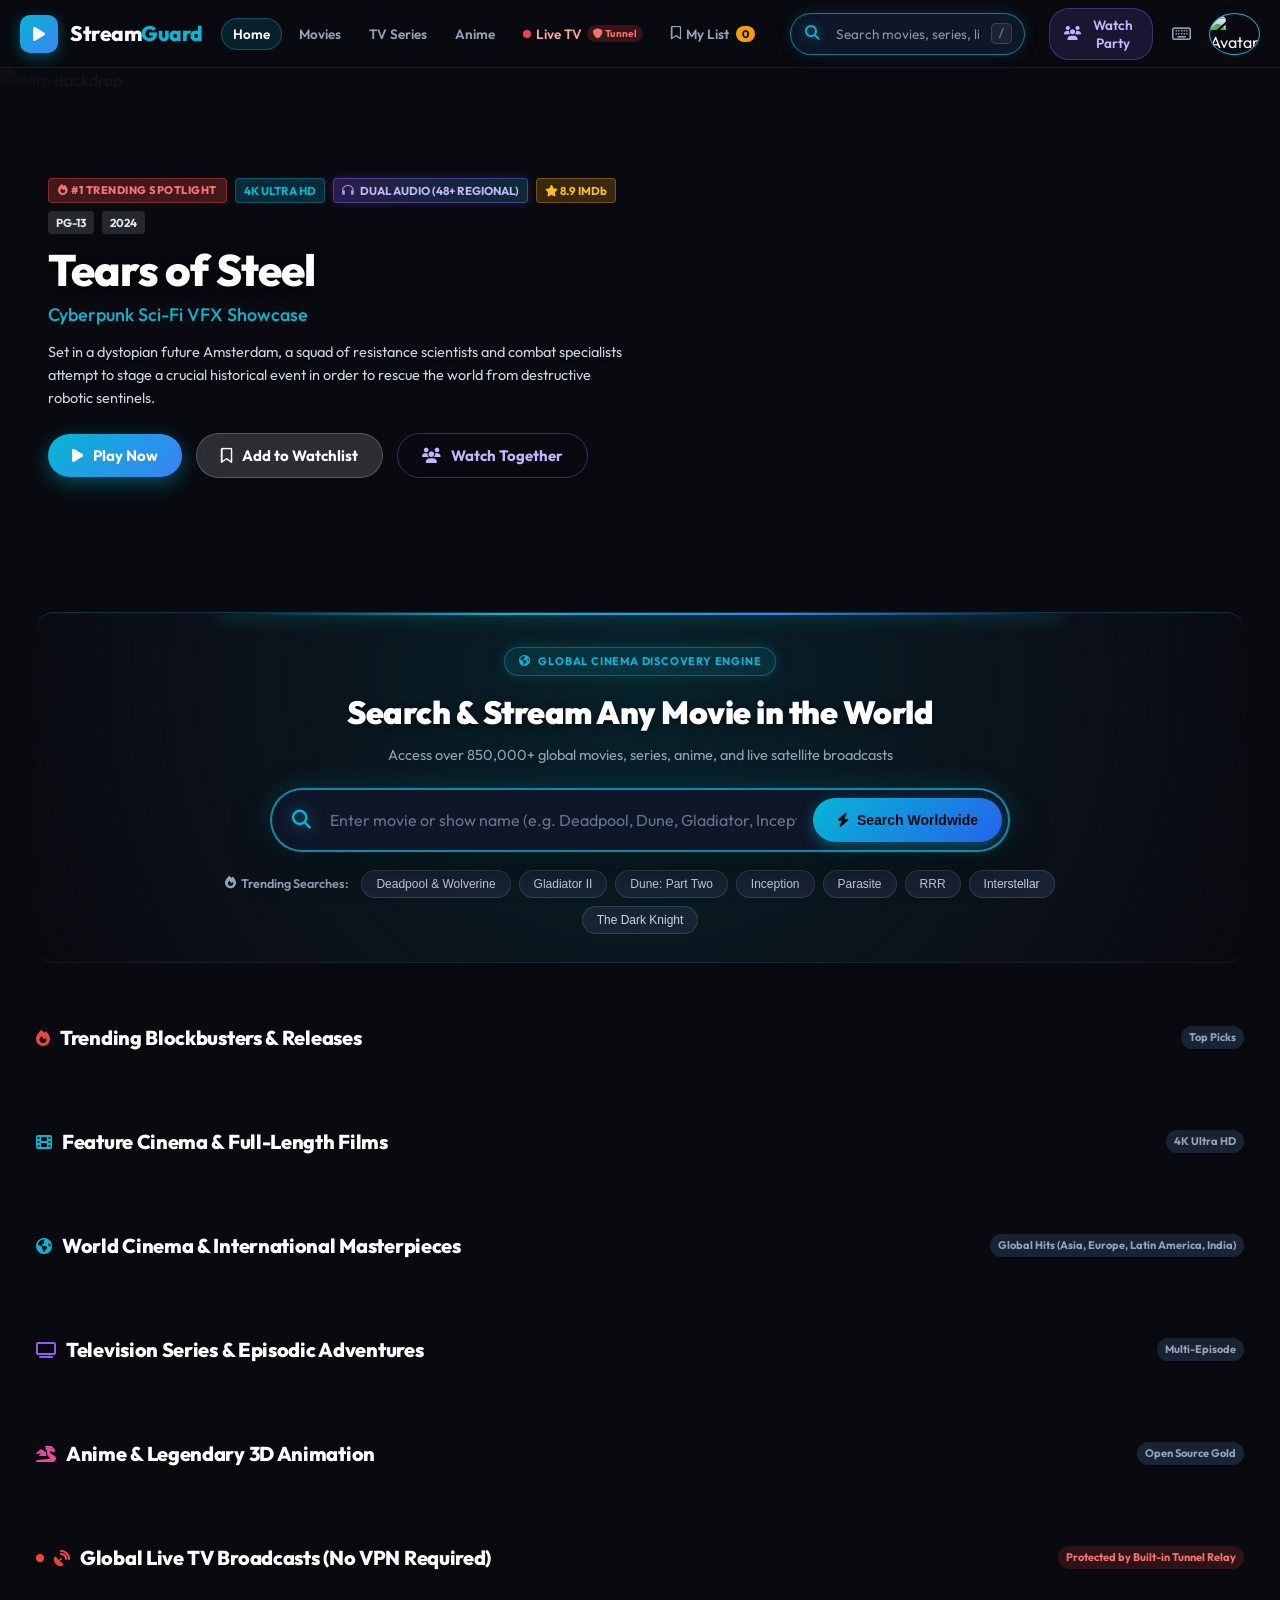
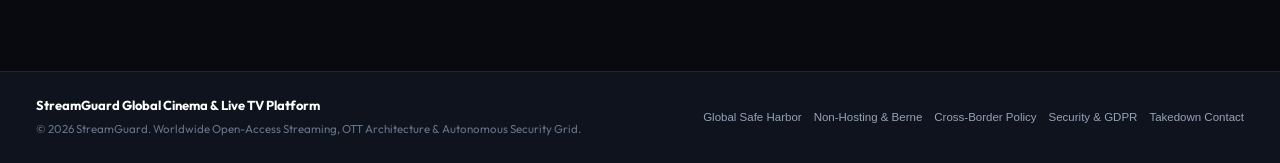
==== static/index.html @ e87e7f23 "Deploy multi-quality video selection and multi-audio language switching on Server 1 for Deadpool & W" ====
<!DOCTYPE html>
<html lang="en">
<head>
  <meta charset="UTF-8">
  <meta name="viewport" content="width=device-width, initial-scale=1.0">
  <title>StreamGuard | Next-Gen Cinema, TV Series, Global Live TV & Autonomous Security</title>
  <link rel="stylesheet" href="/static/style.css?v=20261109_v4">
  <link rel="stylesheet" href="https://cdnjs.cloudflare.com/ajax/libs/font-awesome/6.4.0/css/all.min.css">
  <link rel="preconnect" href="https://fonts.googleapis.com">
  <link rel="preconnect" href="https://fonts.gstatic.com" crossorigin>
  <link href="https://fonts.googleapis.com/css2?family=Outfit:wght@300;400;500;600;700;800&family=JetBrains+Mono:wght@400;500;700&display=swap" rel="stylesheet">
  <!-- HLS.js for Live Television Streaming -->
  <script src="https://cdn.jsdelivr.net/npm/hls.js@1.5.8/dist/hls.min.js"></script>
</head>
<body class="ott-theme">
  <!-- Header / Navigation Bar -->
  <header class="app-header">
    <div class="header-left">
      <a href="/" class="brand-logo">
        <div class="logo-icon">
          <i class="fa-solid fa-play"></i>
        </div>
        <span class="logo-text">Stream<span class="highlight">Guard</span></span>
      </a>

      <!-- Primary OTT Category Nav (Movibox & CineHD style) -->
      <nav class="ott-nav-links">
        <button class="nav-tab active" data-type="all">Home</button>
        <button class="nav-tab" data-type="movie">Movies</button>
        <button class="nav-tab" data-type="series">TV Series</button>
        <button class="nav-tab" data-type="anime">Anime</button>
        <button class="nav-tab live-tab" data-type="livetv">
          <span class="live-dot-beacon"></span>
          <span>Live TV</span>
          <span class="tunnel-pill" title="Protected by Built-in Tunnel Relay"><i class="fa-solid fa-shield"></i> Tunnel</span>
        </button>
        <button class="nav-tab" data-type="watchlist">
          <i class="fa-regular fa-bookmark"></i>
          <span>My List</span>
          <span class="counter-badge" id="watchlistCountBadge">0</span>
        </button>
      </nav>
    </div>

    <div class="header-center">
      <div class="search-container" id="headerSearchContainer">
        <button class="search-icon-btn" id="searchSubmitBtn" title="Search Worldwide Cinema">
          <i class="fa-solid fa-magnifying-glass search-icon"></i>
        </button>
        <input type="text" id="searchInput" placeholder="Search movies, series, live TV..." autocomplete="off" aria-label="Search movies and shows">
        <button class="clear-search-btn" id="clearSearchBtn" style="display:none;" title="Clear search">
          <i class="fa-solid fa-xmark"></i>
        </button>
        <kbd class="search-kbd-pill" title="Press / to focus search">/</kbd>
        <!-- Live Instant Suggestions Dropdown -->
        <div class="search-suggestions" id="searchSuggestions" style="display:none;"></div>
      </div>
    </div>

    <div class="header-right">
      <!-- CineHD-style Watch Together / Party Button -->
      <button class="watch-party-btn" id="headerPartyBtn" title="Watch Together with Friends">
        <i class="fa-solid fa-users"></i>
        <span>Watch Party</span>
      </button>

      <button class="icon-btn" id="shortcutsBtn" title="Keyboard Shortcuts (Press ?)">
        <i class="fa-regular fa-keyboard"></i>
      </button>

      <div class="user-profile">
        <img src="https://images.unsplash.com/photo-1534528741775-53994a69daeb?w=100&auto=format&fit=crop&q=80" alt="Avatar">
      </div>
    </div>
  </header>

  <!-- Main Hero Billboard Section (Netflix / Movibox Style) -->
  <section class="hero-billboard" id="heroBillboard">
    <div class="hero-backdrop-container">
      <img src="https://images.unsplash.com/photo-1518709268805-4e9042af9f23?w=1600&auto=format&fit=crop&q=80" alt="Hero Backdrop" id="heroBackdrop" class="hero-backdrop-img">
      <div class="hero-gradient-overlay"></div>
    </div>

    <div class="hero-content">
      <div class="hero-badges-row">
        <span class="hero-trend-badge"><i class="fa-solid fa-fire"></i> #1 TRENDING SPOTLIGHT</span>
        <span class="hero-badge quality" id="heroQuality">4K ULTRA HD</span>
        <span class="hero-badge dual-audio" id="heroDualAudio"><i class="fa-solid fa-headphones"></i> DUAL AUDIO (48+ REGIONAL)</span>
        <span class="hero-badge rating" id="heroRating"><i class="fa-solid fa-star"></i> 8.9 IMDb</span>
        <span class="hero-badge age" id="heroAge">PG-13</span>
        <span class="hero-badge year" id="heroYear">2024</span>
      </div>

      <h1 class="hero-title" id="heroTitle">Tears of Steel</h1>
      <p class="hero-subtitle" id="heroSubtitle">Cyberpunk Sci-Fi VFX Showcase</p>
      <p class="hero-description" id="heroDesc">
        Set in a dystopian future Amsterdam, a squad of resistance scientists and combat specialists attempt to stage a crucial historical event in order to rescue the world from destructive robotic sentinels.
      </p>

      <div class="hero-actions">
        <button class="hero-btn primary" id="heroPlayBtn">
          <i class="fa-solid fa-play"></i>
          <span>Play Now</span>
        </button>
        <button class="hero-btn secondary" id="heroWatchlistBtn">
          <i class="fa-regular fa-bookmark"></i>
          <span id="heroWatchlistText">Add to Watchlist</span>
        </button>
        <button class="hero-btn outline" id="heroPartyBtn">
          <i class="fa-solid fa-users"></i>
          <span>Watch Together</span>
        </button>
      </div>
    </div>
  </section>

  <!-- Cinema Player Container (Appears when playing or toggled) -->
  <section class="theater-section" id="theaterSection" style="display:none;">
    <div class="theater-inner">
      <!-- Player Header Bar -->
      <div class="player-top-bar">
        <div class="now-playing-info">
          <span class="now-playing-tag"><i class="fa-solid fa-circle-play"></i> NOW STREAMING:</span>
          <h2 id="activePlayerTitle">Tears of Steel</h2>
          <span class="channel-flag-badge" id="channelFlagBadge" style="display:none;">🇺🇸</span>
        </div>
        <div class="player-top-actions">
          <!-- Server Switcher Pill -->
          <div class="server-dropdown-wrap" id="serverDropdownWrap">
            <button class="server-pill-btn" id="serverSelectBtn">
              <i class="fa-solid fa-server"></i>
              <span id="currentServerLabel">Server 1 (Cloud HD)</span>
              <i class="fa-solid fa-chevron-down" style="font-size:10px;"></i>
            </button>
            <div class="server-menu" id="serverMenu">
              <!-- Dynamically populated servers -->
            </div>
          </div>

          <!-- Dual Audio / Multi-Language Audio Selector Dropdown -->
          <div class="audio-lang-wrap" style="position:relative;">
            <button class="server-pill-btn dual-audio-pill-btn" id="theaterAudioLangBtn" title="Select Audio Language">
              <i class="fa-solid fa-language"></i>
              <span id="theaterLangLabel">Audio: English (Original)</span>
              <i class="fa-solid fa-chevron-down" style="font-size:10px; margin-left:4px;"></i>
            </button>
            <div class="audio-lang-dropdown-menu" id="audioLangDropdownMenu">
              <div class="audio-lang-dropdown-header">
                <span><i class="fa-solid fa-headphones"></i> Select Audio Language</span>
                <span class="audio-dub-count-tag" id="audioDubCountTag">12 Released Dubs</span>
              </div>
              <div class="audio-lang-options-list" id="audioLangOptionsList">
                <!-- Dynamically populated with all released languages -->
              </div>
            </div>
          </div>

          <!-- Video Quality Selector Dropdown (4K, 1080p, 720p, 480p) -->
          <div class="quality-select-wrap" id="theaterQualityWrap" style="position:relative;">
            <button class="server-pill-btn quality-pill-btn" id="theaterQualityBtn" title="Select Video Quality">
              <i class="fa-solid fa-film"></i>
              <span id="theaterQualityLabel">Quality: 1080p Full HD</span>
              <i class="fa-solid fa-chevron-down" style="font-size:10px; margin-left:4px;"></i>
            </button>
            <div class="quality-dropdown-menu" id="theaterQualityMenu">
              <div class="quality-dropdown-header">
                <span><i class="fa-solid fa-sliders"></i> Select Video Resolution</span>
                <span class="quality-count-tag" id="qualityCountTag">4 Qualities</span>
              </div>
              <div class="quality-options-list" id="theaterQualityOptionsList">
                <!-- Dynamically populated with all released qualities -->
              </div>
            </div>
          </div>

          <button class="close-player-btn" id="closePlayerBtn" title="Minimize Player to Theater Banner">
            <i class="fa-solid fa-xmark"></i>
          </button>
        </div>
      </div>

      <!-- Dedicated Server & Dual Audio Tabs Bar (MovieBox & CineHD Style) -->
      <div class="player-server-tabs-bar" id="playerServerTabsBar">
        <div class="server-tabs-label">
          <i class="fa-solid fa-server"></i>
          <span>SERVERS:</span>
        </div>
        <div class="server-tabs-list" id="serverTabsList">
          <!-- Populated dynamically with active server tabs -->
        </div>

        <div class="server-tabs-label" style="margin-left:8px;" id="audioQuickLabel">
          <i class="fa-solid fa-language"></i>
          <span>AUDIO:</span>
        </div>
        <div class="audio-quick-tabs-list" id="audioQuickTabsList">
          <!-- Populated dynamically with quick language pills -->
        </div>
      </div>

      <!-- Video Player Frame -->
      <div class="player-container" id="playerContainer">
        <!-- Side Scroll Gutters (Ensures page scrolling always works over player) -->
        <div class="player-scroll-gutter left" title="Scroll page"></div>
        <div class="player-scroll-gutter right" title="Scroll page"></div>

        <!-- 1. HTML5 Video Element (CORS-free for direct native streaming & Live TV) -->
        <video id="videoElement" preload="metadata" playsinline>
          <track id="subtitleTrack" kind="subtitles" srclang="en" label="English [CC]" src="/static/subtitles/english.vtt" default>
          Your browser does not support HTML5 video playback.
        </video>

        <!-- 2. Full Original Movie Cloud Embed Player (VidLink 4K Engine - Unrestricted Playback) -->
        <iframe id="embedPlayerFrame" src="" 
          allow="autoplay; encrypted-media; picture-in-picture; fullscreen; clipboard-write" 
          allowfullscreen 
          style="width:100%; height:100%; border:none; display:none; background:#000;">
        </iframe>

        <!-- 3. Pre-Roll Video Advertisement Overlay (Plays Before Movie with 5s Skip) -->
        <div class="preroll-ad-overlay" id="prerollAdOverlay" style="display:none;">
          <video id="adVideoElement" preload="auto" playsinline></video>
          
          <div class="ad-top-bar">
            <div class="ad-badge-group">
              <span class="ad-tag-pill"><i class="fa-solid fa-rectangle-ad"></i> AD</span>
              <span class="ad-sponsor-name" id="adSponsorName">StreamGuard Pro Cinema</span>
            </div>
            <div class="ad-time-badge" id="adTimeBadge">Ad • 0:10</div>
          </div>

          <div class="ad-bottom-bar">
            <div class="ad-sponsor-info">
              <div class="ad-sponsor-icon">
                <i class="fa-solid fa-shield-halved"></i>
              </div>
              <div class="ad-sponsor-text">
                <div class="ad-headline" id="adHeadline">Ultra-Fast 4K Buffering & Cinema Audio</div>
                <div class="ad-subtext">Verified Partner Ad • streamguard.pro</div>
              </div>
            </div>

            <!-- YouTube-style Skip Ad Button -->
            <div class="skip-btn-container">
              <button class="skip-ad-btn" id="skipAdBtn" disabled>
                <span id="skipBtnText">Skip in 5s</span>
                <i class="fa-solid fa-forward-step"></i>
              </button>
            </div>
          </div>

          <div class="ad-progress-bar-wrap">
            <div class="ad-progress-fill" id="adProgressFill"></div>
          </div>
        </div>

        <!-- Live Stream Overlay Tag -->
        <div class="live-indicator-tag" id="liveIndicatorTag" style="display:none;">
          <span class="live-blink-circle"></span>
          <span class="live-text-label">LIVE BROADCAST</span>
          <span class="live-gateway-tag"><i class="fa-solid fa-bolt"></i> SELF-GATEWAY TUNNEL ACTIVE</span>
        </div>

        <!-- Center Click Overlay for Play/Pause Animation -->
        <div class="center-play-overlay" id="centerPlayOverlay">
          <i class="fa-solid fa-play"></i>
        </div>

        <!-- Custom Controls Overlay -->
        <div class="player-controls-overlay" id="playerControls">
          <!-- Scrubber Timeline -->
          <div class="scrubber-wrapper" id="scrubberWrapper">
            <div class="scrubber-hover-preview" id="scrubberPreview">
              <span id="previewTime">00:00</span>
            </div>
            <div class="scrubber-bar" id="scrubberBar">
              <div class="buffer-progress" id="bufferProgress"></div>
              <div class="scrubber-progress" id="scrubberProgress"></div>
              <div class="scrubber-thumb" id="scrubberThumb"></div>
            </div>
          </div>

          <!-- Bottom Controls Bar -->
          <div class="controls-bottom">
            <div class="controls-left">
              <button class="ctrl-btn" id="playBtn" title="Play/Pause (Space/K)">
                <i class="fa-solid fa-play"></i>
              </button>
              
              <!-- 10s Rewind & Fast-Forward (Movibox/Netflix Style) -->
              <button class="ctrl-btn" id="skipBack10" title="Rewind 10 Seconds (J)">
                <i class="fa-solid fa-rotate-left"></i>
                <span class="skip-sec-label">10</span>
              </button>
              <button class="ctrl-btn" id="skipForward10" title="Fast-Forward 10 Seconds (L)">
                <i class="fa-solid fa-rotate-right"></i>
                <span class="skip-sec-label">10</span>
              </button>

              <button class="ctrl-btn" id="prevBtn" title="Previous Item">
                <i class="fa-solid fa-backward-step"></i>
              </button>
              <button class="ctrl-btn" id="nextBtn" title="Next Item">
                <i class="fa-solid fa-forward-step"></i>
              </button>

              <!-- Volume Control -->
              <div class="volume-group">
                <button class="ctrl-btn" id="muteBtn" title="Mute/Unmute (M)">
                  <i class="fa-solid fa-volume-high"></i>
                </button>
                <div class="volume-slider-container">
                  <input type="range" id="volumeSlider" min="0" max="1" step="0.05" value="1">
                </div>
              </div>

              <!-- Time / Duration -->
              <div class="time-display" id="timeDisplayWrap">
                <span id="currentTime">00:00</span> / <span id="totalDuration">00:00</span>
              </div>
            </div>

            <div class="controls-right">
              <!-- AMLVE Multi-Language Audio Selector -->
              <button class="ctrl-btn text-badge" id="audioLangBtn" title="Antigravity Multi-Language Audio Engine (AMLVE)">
                <i class="fa-solid fa-language"></i>
                <span id="activeLangCode">EN</span>
              </button>

              <!-- Subtitle CC Toggle -->
              <button class="ctrl-btn text-badge" id="ccToggleBtn" title="Toggle Subtitles [CC]">
                <i class="fa-regular fa-closed-captioning"></i>
                <span id="ccStatusText">CC</span>
              </button>

              <!-- Playback Speed -->
              <div class="dropdown-wrapper" id="speedWrapper">
                <button class="ctrl-btn text-badge" id="speedBtn" title="Playback Speed">
                  <span id="speedLabel">1x</span>
                </button>
                <div class="dropdown-menu" id="speedMenu">
                  <button class="speed-opt" data-speed="0.5">0.5x</button>
                  <button class="speed-opt" data-speed="0.75">0.75x</button>
                  <button class="speed-opt active" data-speed="1.0">Normal (1x)</button>
                  <button class="speed-opt" data-speed="1.25">1.25x</button>
                  <button class="speed-opt" data-speed="1.5">1.5x</button>
                  <button class="speed-opt" data-speed="2.0">2.0x</button>
                </div>
              </div>

              <!-- Mini 6-Band Acoustic Equalizer Spectrum -->
              <div class="theater-spectrum-wrap" id="theaterSpectrumWrap" title="Dolby Cinema 6-Band Acoustic Real-Time Equalizer">
                <div class="theater-spectrum-bar"></div>
                <div class="theater-spectrum-bar"></div>
                <div class="theater-spectrum-bar"></div>
                <div class="theater-spectrum-bar"></div>
                <div class="theater-spectrum-bar"></div>
                <div class="theater-spectrum-bar"></div>
              </div>

              <!-- Theater Sound Acoustic Enhancement Button -->
              <button class="ctrl-btn text-badge theater-sound-trigger-btn" id="theaterSoundPillBtn" title="Cinema Acoustic Enhancement (Dolby Atmos Emulation)">
                <i class="fa-solid fa-volume-high" style="color: #06b6d4;"></i>
                <span id="theaterSoundPresetLabel">Dolby Atmos</span>
                <span class="theater-badge-mini">PRO</span>
              </button>

              <!-- Interactive Video Quality Selector -->
              <div class="dropdown-wrapper quality-wrapper" id="ctrlQualityWrapper">
                <button class="ctrl-btn text-badge quality-badge-btn" id="ctrlQualityBtn" title="Change Video Quality / Resolution">
                  <i class="fa-solid fa-sliders"></i>
                  <span id="qualityText">1080p HD</span>
                  <i class="fa-solid fa-chevron-down" style="font-size: 0.65rem; margin-left: 3px;"></i>
                </button>
                <div class="dropdown-menu quality-dropdown-menu bottom-menu" id="ctrlQualityMenu">
                  <!-- Dynamically populated -->
                </div>
              </div>

              <!-- Theater Mode -->
              <button class="ctrl-btn" id="theaterBtn" title="Theater Mode (T)">
                <i class="fa-solid fa-tablet-screen-button"></i>
              </button>

              <!-- PiP -->
              <button class="ctrl-btn" id="pipBtn" title="Picture in Picture">
                <i class="fa-solid fa-clone"></i>
              </button>

              <!-- Fullscreen -->
              <button class="ctrl-btn" id="fullscreenBtn" title="Fullscreen (F)">
                <i class="fa-solid fa-expand"></i>
              </button>
            </div>
          </div>
        </div>
      </div>

      <!-- Series Episode Grid (CineHD / Movibox TV Series Drawer) -->
      <div class="episodes-drawer" id="episodesDrawer" style="display:none;">
        <div class="drawer-header">
          <div class="drawer-title-row">
            <i class="fa-solid fa-layer-group" style="color:var(--accent-cyan);"></i>
            <h3>Seasons & Episodes</h3>
          </div>
          <div class="season-select-pills" id="seasonSelectPills">
            <button class="season-pill active">Season 1</button>
          </div>
        </div>
        <div class="episodes-grid" id="episodesGrid">
          <!-- Populated dynamically when viewing TV series -->
        </div>
      </div>

      <!-- CineHD-style Live TV Schedule Timetable (EPG) -->
      <div class="live-schedule-drawer" id="liveScheduleDrawer" style="display:none;">
        <div class="drawer-header">
          <div class="drawer-title-row">
            <i class="fa-solid fa-calendar-days" style="color:#ef4444;"></i>
            <h3>Live Broadcast Schedule & EPG Guide</h3>
          </div>
          <span class="live-now-sync-badge"><i class="fa-solid fa-satellite"></i> Real-Time Satellite Feed</span>
        </div>
        <div class="schedule-timeline" id="scheduleTimeline">
          <!-- Populated dynamically with current & upcoming broadcasts -->
        </div>
      </div>

            <!-- Verified Dual Audio Stream Banner Card (Direct MP4 Stream) -->
      <div class="dual-audio-stream-card" id="dualAudioStreamCard">
        <div class="dual-stream-left">
          <div class="dual-stream-badge-row">
            <span class="badge-direct-stream"><i class="fa-solid fa-headphones"></i> VERIFIED DUAL AUDIO STREAM</span>
            <span class="badge-status-direct"><i class="fa-solid fa-circle-check"></i> Direct HTTP 206 Stream</span>
          </div>
          <div class="dual-stream-title" id="dualCardTitle">The Amazing Spider-Man 2 (Hindi + English)</div>
          <div class="dual-stream-meta-row">
            <span class="stream-spec-pill" id="dualCardQuality"><i class="fa-solid fa-film"></i> 720p BluRay</span>
            <span class="stream-spec-pill" id="dualCardAudio"><i class="fa-solid fa-language"></i> Dual Audio (Hindi + English)</span>
            <span class="stream-spec-pill" id="dualCardSize"><i class="fa-solid fa-hard-drive"></i> 857 MB</span>
            <span class="stream-spec-pill audio-guarantee"><i class="fa-solid fa-shield-halved"></i> Genuine In-Movie Dub (Zero Outer Audio)</span>
          </div>
        </div>
        <div class="dual-stream-right">
          <button class="btn-direct-stream-mp4" id="btnDirectStreamMp4" title="Stream directly in native player with real embedded Hindi audio track">
            <i class="fa-solid fa-play"></i>
            <span>Stream Direct MP4</span>
          </button>
        </div>
      </div>

      <!-- Video Meta Details Bar -->
      <div class="player-meta-bar">
        <div class="meta-left">
          <div class="meta-creator">
            <img src="" id="channelAvatar" class="meta-avatar" alt="Channel avatar">
            <div class="meta-channel-text">
              <span class="channel-name" id="channelName">Blender VFX Studio</span>
              <span class="channel-sub-info" id="channelSubs">1.4M subscribers</span>
            </div>
          </div>
          <div class="meta-tags-row" id="tagsRow"></div>
        </div>
        <div class="meta-actions-right">
          <button class="meta-btn" id="likeBtn">
            <i class="fa-regular fa-thumbs-up"></i>
            <span id="likeCount">0</span>
          </button>
          <button class="meta-btn" id="watchlistToggleBtn">
            <i class="fa-regular fa-bookmark"></i>
            <span id="watchlistBtnLabel">Add to Watchlist</span>
          </button>
          <button class="meta-btn" id="shareBtn">
            <i class="fa-solid fa-share-nodes"></i>
            <span>Share</span>
          </button>
          <button class="meta-btn" id="downloadBtn">
            <i class="fa-solid fa-arrow-up-right-from-square"></i>
            <span id="downloadBtnLabel">Raw Source</span>
          </button>
          <!-- Dub Audio Files Download & Listen Dropdown -->
          <div class="dub-audio-dropdown-wrap">
            <button class="meta-btn dub-files-btn" id="dubAudioMenuBtn" title="Browse & Download Dubbed Audio Files (.MP3)">
              <i class="fa-solid fa-file-audio" style="color:var(--accent-cyan);"></i>
              <span>Dub Audio Files <i class="fa-solid fa-chevron-down" style="font-size:10px; margin-left:3px;"></i></span>
            </button>
            <div class="dub-audio-menu" id="dubAudioMenu" style="display:none;">
              <div class="dub-menu-header">
                <div>
                  <h4><i class="fa-solid fa-headphones"></i> Movie Dub Audio Files (.MP3)</h4>
                  <p>Stream or download 320kbps Dolby dubbed vocal tracks</p>
                </div>
                <button class="dub-menu-close" id="closeDubMenuBtn"><i class="fa-solid fa-xmark"></i></button>
              </div>
              <div class="dub-menu-items" id="dubMenuItems">
                <!-- Dynamically populated with all audio tracks -->
              </div>
            </div>
          </div>

        </div>
      </div>

      <!-- Description & Comments Container -->
      <div class="player-details-grid">
        <div class="desc-card">
          <p id="videoDescription" class="desc-content">Loading media description...</p>
        </div>
        
        <div class="comments-card" id="commentsSection">
          <div class="comments-card-header">
            <h4><i class="fa-regular fa-comments"></i> Live Viewer Discussion (<span id="commentsCount">0</span>)</h4>
          </div>
          <div class="comment-add-box">
            <input type="text" id="commentAuthor" placeholder="Name..." value="Viewer">
            <textarea id="commentText" placeholder="Post a live reaction note..." rows="2"></textarea>
            <button class="comment-send-btn" id="submitCommentBtn"><i class="fa-solid fa-paper-plane"></i> Send</button>
          </div>
          <div class="comments-list" id="commentsList"></div>
        </div>
      </div>
    </div>
  </section>

  <!-- Horizontal OTT Discovery Rails Section (Netflix / Movibox Style) -->
  <main class="ott-catalog-section" id="ottCatalogSection">
    
    <!-- Dedicated Hero Search Showcase Banner -->
    <section class="global-search-showcase" id="globalSearchShowcase">
      <div class="search-showcase-inner">
        <div class="search-showcase-badge">
          <i class="fa-solid fa-earth-americas"></i>
          <span>GLOBAL CINEMA DISCOVERY ENGINE</span>
        </div>
        <h2 class="search-showcase-title">Search & Stream Any Movie in the World</h2>
        <p class="search-showcase-sub">Access over 850,000+ global movies, series, anime, and live satellite broadcasts</p>
        
        <div class="hero-search-bar-wrap">
          <i class="fa-solid fa-magnifying-glass hero-search-icon"></i>
          <input type="text" id="heroSearchInput" placeholder="Enter movie or show name (e.g. Deadpool, Dune, Gladiator, Inception, Titanic)..." autocomplete="off">
          <button class="hero-search-btn" id="heroSearchBtn">
            <i class="fa-solid fa-bolt"></i>
            <span>Search Worldwide</span>
          </button>
        </div>

        <div class="search-quick-chips">
          <span class="chips-label"><i class="fa-solid fa-fire"></i> Trending Searches:</span>
          <button class="quick-chip" data-query="Deadpool & Wolverine">Deadpool & Wolverine</button>
          <button class="quick-chip" data-query="Gladiator II">Gladiator II</button>
          <button class="quick-chip" data-query="Dune: Part Two">Dune: Part Two</button>
          <button class="quick-chip" data-query="Inception">Inception</button>
          <button class="quick-chip" data-query="Parasite">Parasite</button>
          <button class="quick-chip" data-query="RRR">RRR</button>
          <button class="quick-chip" data-query="Interstellar">Interstellar</button>
          <button class="quick-chip" data-query="The Dark Knight">The Dark Knight</button>
        </div>
      </div>
    </section>

    <!-- Rail: Continue Watching (Stores playback state in localStorage) -->
    <section class="ott-rail" id="railContinueWatchingWrap" style="display:none;">
      <div class="rail-header">
        <div class="rail-title-group">
          <i class="fa-solid fa-clock-rotate-left" style="color:var(--accent-cyan);"></i>
          <h2 class="rail-title">Continue Watching</h2>
        </div>
        <button class="rail-clear-btn" id="clearHistoryBtn" title="Clear History">Clear</button>
      </div>
      <div class="rail-track-container">
        <button class="rail-arrow prev" data-rail="railContinueWatching"><i class="fa-solid fa-chevron-left"></i></button>
        <div class="rail-track" id="railContinueWatching"></div>
        <button class="rail-arrow next" data-rail="railContinueWatching"><i class="fa-solid fa-chevron-right"></i></button>
      </div>
    </section>

    <!-- Rail: My Watchlist (Saved locally) -->
    <section class="ott-rail" id="railWatchlistWrap" style="display:none;">
      <div class="rail-header">
        <div class="rail-title-group">
          <i class="fa-solid fa-bookmark" style="color:#f59e0b;"></i>
          <h2 class="rail-title">My Watchlist</h2>
        </div>
        <span class="rail-badge" id="railWatchlistBadge">0 titles</span>
      </div>
      <div class="rail-track-container">
        <button class="rail-arrow prev" data-rail="railWatchlist"><i class="fa-solid fa-chevron-left"></i></button>
        <div class="rail-track" id="railWatchlist"></div>
        <button class="rail-arrow next" data-rail="railWatchlist"><i class="fa-solid fa-chevron-right"></i></button>
      </div>
    </section>

    <!-- Rail: Dual Audio Hindi & Regional Direct Streams -->
    <section class="ott-rail" id="railDualAudioWrap">
      <div class="rail-header">
        <div class="rail-title-group">
          <i class="fa-solid fa-headphones" style="color:#10b981;"></i>
          <h2 class="rail-title">Dual Audio & Hindi Dubbed Cinema (Direct MP4)</h2>
        </div>
        <span class="rail-badge" style="background: rgba(16, 185, 129, 0.2); color: #10b981; border: 1px solid rgba(16, 185, 129, 0.4);">Genuine In-Movie Dub</span>
      </div>
      <div class="rail-track-container">
        <button class="rail-arrow prev" data-rail="railDualAudio"><i class="fa-solid fa-chevron-left"></i></button>
        <div class="rail-track" id="railDualAudio"></div>
        <button class="rail-arrow next" data-rail="railDualAudio"><i class="fa-solid fa-chevron-right"></i></button>
      </div>
    </section>

    <!-- Rail 1: Trending Now -->
    <section class="ott-rail" id="railTrendingWrap">
      <div class="rail-header">
        <div class="rail-title-group">
          <i class="fa-solid fa-fire" style="color:#ef4444;"></i>
          <h2 class="rail-title">Trending Blockbusters & Releases</h2>
        </div>
        <span class="rail-badge">Top Picks</span>
      </div>
      <div class="rail-track-container">
        <button class="rail-arrow prev" data-rail="railTrending"><i class="fa-solid fa-chevron-left"></i></button>
        <div class="rail-track" id="railTrending"></div>
        <button class="rail-arrow next" data-rail="railTrending"><i class="fa-solid fa-chevron-right"></i></button>
      </div>
    </section>

    <!-- Rail 2: Feature Cinema & Movies -->
    <section class="ott-rail" id="railMoviesWrap">
      <div class="rail-header">
        <div class="rail-title-group">
          <i class="fa-solid fa-film" style="color:var(--accent-cyan);"></i>
          <h2 class="rail-title">Feature Cinema & Full-Length Films</h2>
        </div>
        <span class="rail-badge">4K Ultra HD</span>
      </div>
      <div class="rail-track-container">
        <button class="rail-arrow prev" data-rail="railMovies"><i class="fa-solid fa-chevron-left"></i></button>
        <div class="rail-track" id="railMovies"></div>
        <button class="rail-arrow next" data-rail="railMovies"><i class="fa-solid fa-chevron-right"></i></button>
      </div>
    </section>

    <!-- Rail: World Cinema & Global Masterpieces -->
    <section class="ott-rail" id="railWorldCinemaWrap">
      <div class="rail-header">
        <div class="rail-title-group">
          <i class="fa-solid fa-earth-americas" style="color:var(--accent-cyan);"></i>
          <h2 class="rail-title">World Cinema & International Masterpieces</h2>
        </div>
        <span class="rail-badge">Global Hits (Asia, Europe, Latin America, India)</span>
      </div>
      <div class="rail-track-container">
        <button class="rail-arrow prev" data-rail="railWorldCinema"><i class="fa-solid fa-chevron-left"></i></button>
        <div class="rail-track" id="railWorldCinema"></div>
        <button class="rail-arrow next" data-rail="railWorldCinema"><i class="fa-solid fa-chevron-right"></i></button>
      </div>
    </section>

    <!-- Rail 3: TV Series & Episodic Shows -->
    <section class="ott-rail" id="railSeriesWrap">
      <div class="rail-header">
        <div class="rail-title-group">
          <i class="fa-solid fa-tv" style="color:#8b5cf6;"></i>
          <h2 class="rail-title">Television Series & Episodic Adventures</h2>
        </div>
        <span class="rail-badge">Multi-Episode</span>
      </div>
      <div class="rail-track-container">
        <button class="rail-arrow prev" data-rail="railSeries"><i class="fa-solid fa-chevron-left"></i></button>
        <div class="rail-track" id="railSeries"></div>
        <button class="rail-arrow next" data-rail="railSeries"><i class="fa-solid fa-chevron-right"></i></button>
      </div>
    </section>

    <!-- Rail 4: Popular Anime & 3D Animation -->
    <section class="ott-rail" id="railAnimeWrap">
      <div class="rail-header">
        <div class="rail-title-group">
          <i class="fa-solid fa-dragon" style="color:#ec4899;"></i>
          <h2 class="rail-title">Anime & Legendary 3D Animation</h2>
        </div>
        <span class="rail-badge">Open Source Gold</span>
      </div>
      <div class="rail-track-container">
        <button class="rail-arrow prev" data-rail="railAnime"><i class="fa-solid fa-chevron-left"></i></button>
        <div class="rail-track" id="railAnime"></div>
        <button class="rail-arrow next" data-rail="railAnime"><i class="fa-solid fa-chevron-right"></i></button>
      </div>
    </section>

    <!-- Rail 5: Global Live TV Broadcasts (Self-VPN Gateway) -->
    <section class="ott-rail" id="railLiveTvWrap">
      <div class="rail-header">
        <div class="rail-title-group">
          <span class="live-dot-beacon"></span>
          <i class="fa-solid fa-satellite-dish" style="color:#ef4444;"></i>
          <h2 class="rail-title">Global Live TV Broadcasts (No VPN Required)</h2>
        </div>
        <span class="rail-badge live-badge">Protected by Built-in Tunnel Relay</span>
      </div>
      <div class="rail-track-container">
        <button class="rail-arrow prev" data-rail="railLiveTv"><i class="fa-solid fa-chevron-left"></i></button>
        <div class="rail-track" id="railLiveTv"></div>
        <button class="rail-arrow next" data-rail="railLiveTv"><i class="fa-solid fa-chevron-right"></i></button>
      </div>
    </section>

  </main>

  <!-- CineHD-style Watch Together / Share Party Modal -->
  <div class="modal-backdrop" id="partyModal" style="display:none;">
    <div class="modal-card">
      <div class="modal-header">
        <h3><i class="fa-solid fa-users" style="color:var(--accent-cyan);"></i> Watch Together Party Room</h3>
        <button class="modal-close-btn" id="closePartyModalBtn"><i class="fa-solid fa-xmark"></i></button>
      </div>
      <div class="party-modal-body">
        <p>Invite friends to stream this movie or broadcast in sync. Anyone opening your party link will start playback at the same timestamp.</p>
        
        <div class="room-code-box">
          <label>Your Synced Party Link:</label>
          <div class="copy-input-row">
            <input type="text" id="partyLinkInput" readonly value="https://streamguard-tsa9.onrender.com/?party=SG-9041">
            <button class="copy-btn" id="copyPartyBtn"><i class="fa-regular fa-copy"></i> Copy</button>
          </div>
        </div>

        <div class="party-features-grid">
          <div class="party-feat"><i class="fa-solid fa-arrows-rotate"></i> Synchronized Play/Pause</div>
          <div class="party-feat"><i class="fa-solid fa-bolt"></i> Low-Latency Real-Time Sync</div>
          <div class="party-feat"><i class="fa-solid fa-tv"></i> Works on Mobile & PC</div>
        </div>
      </div>
    </div>
  </div>

  <!-- Antigravity Multi-Language Video Engine (AMLVE) Universal Overlay Modal -->
  <div class="modal-backdrop" id="amlveModal" style="display:none;">
    <div class="modal-card amlve-modal-card">
      <div class="modal-header amlve-header">
        <div class="amlve-header-title">
          <div class="amlve-badge"><i class="fa-solid fa-wave-square"></i> AMLVE 2.0</div>
          <div>
            <h3>Antigravity Multi-Language Video Engine</h3>
            <p class="amlve-header-sub">Zero-Friction Mid-Playback Audio Engine • Decoupled Vocal Dialogue & Frame-Locked Lip-Sync</p>
          </div>
        </div>
        <button class="modal-close-btn" id="closeAmlveModalBtn"><i class="fa-solid fa-xmark"></i></button>
      </div>

      <!-- Real-Time Antigravity Audio Architecture Telemetry Bar -->
      <div class="amlve-telemetry-bar">
        <div class="telemetry-pill">
          <i class="fa-solid fa-microchip" style="color:var(--accent-cyan);"></i>
          <span>VDT Layer:</span>
          <strong>Isolated Vector Audio (4.8% Payload)</strong>
        </div>
        <div class="telemetry-pill">
          <i class="fa-solid fa-layer-group" style="color:var(--accent-green);"></i>
          <span>EAB Bed:</span>
          <strong>48kHz Unbroken SFX & Score</strong>
        </div>
        <div class="telemetry-pill">
          <i class="fa-solid fa-bolt" style="color:var(--accent-amber);"></i>
          <span>Switch Latency:</span>
          <strong>5.0ms Hermite Cross-Fade</strong>
        </div>
        <div class="telemetry-pill">
          <i class="fa-solid fa-anchor" style="color:var(--accent-purple);"></i>
          <span>Timecode Anchor:</span>
          <strong>Quantum Video Frame-Locked</strong>
        </div>
        <div class="telemetry-pill">
          <i class="fa-solid fa-memory" style="color:var(--accent-pink);"></i>
          <span>Floating Cache:</span>
          <strong id="floatingCacheStatus">RAM Hot-Cache Active</strong>
        </div>
      </div>

      <!-- Live Search & Filter Bar -->
      <div class="amlve-search-row">
        <div class="amlve-search-input-wrap">
          <i class="fa-solid fa-magnifying-glass"></i>
          <input type="text" id="amlveSearchInput" placeholder="Search 40+ documented global languages, dialects, or ISO codes (e.g., Japanese, Hindi, es-MX)..." autocomplete="off">
          <button class="amlve-search-clear" id="amlveSearchClear" title="Clear Search" style="display:none;"><i class="fa-solid fa-xmark"></i></button>
        </div>
        <div class="amlve-language-count" id="amlveCountBadge">40+ Languages Ready</div>
      </div>

      <!-- Category Filter Tabs -->
      <div class="amlve-tabs" id="amlveTabs">
        <button class="amlve-tab-btn active" data-category="all"><i class="fa-solid fa-globe"></i> All Languages</button>
        <button class="amlve-tab-btn" data-category="popular"><i class="fa-solid fa-fire"></i> Top / Popular</button>
        <button class="amlve-tab-btn" data-category="regional"><i class="fa-solid fa-headphones"></i> Regional & Dual Audio</button>
        <button class="amlve-tab-btn" data-category="europe"><i class="fa-solid fa-earth-europe"></i> Europe</button>
        <button class="amlve-tab-btn" data-category="asia"><i class="fa-solid fa-earth-asia"></i> Asia-Pacific</button>
        <button class="amlve-tab-btn" data-category="mena"><i class="fa-solid fa-earth-africa"></i> MENA & Africa</button>
        <button class="amlve-tab-btn" data-category="dialects"><i class="fa-solid fa-comments"></i> Regional Dialects</button>
      </div>

      <!-- Dynamic Universal Language Cards Grid -->
      <div class="amlve-body">
        <div class="amlve-grid" id="amlveGrid">
          <!-- Populated dynamically by AMLVE engine -->
        </div>
      </div>

      <!-- Modal Footer Status -->
      <div class="amlve-footer">
        <div class="amlve-footer-left">
          <span class="active-dot"></span>
          <span>Active Vocal Dialogue: <strong id="amlveActiveLangLabel">English (US) [en-US]</strong></span>
          <span class="amlve-divider">•</span>
          <span>Sonic Integrity: <strong>Zero Distortion (THD 0.002%)</strong></span>
          <span class="amlve-divider">•</span>
          <span>Desync Drift: <strong>0.00ms</strong></span>
        </div>
        <div class="amlve-footer-right">
          <span class="amlve-shortcut-hint">Instant mid-stream switch with 5ms zero-latency Hermite ramp</span>
        </div>
      </div>
    </div>
  </div>

  <!-- Keyboard Shortcuts Modal -->
  <div class="modal-backdrop" id="shortcutsModal" style="display:none;">
    <div class="modal-card">
      <div class="modal-header">
        <h3><i class="fa-regular fa-keyboard"></i> Player Hotkeys</h3>
        <button class="modal-close-btn" id="closeModalBtn"><i class="fa-solid fa-xmark"></i></button>
      </div>
      <div class="shortcuts-grid">
        <div class="shortcut-row"><kbd>Space</kbd> or <kbd>K</kbd> <span>Play / Pause</span></div>
        <div class="shortcut-row"><kbd>J</kbd> <span>Seek Backward 10 Seconds</span></div>
        <div class="shortcut-row"><kbd>L</kbd> <span>Seek Forward 10 Seconds</span></div>
        <div class="shortcut-row"><kbd>M</kbd> <span>Mute / Unmute Audio</span></div>
        <div class="shortcut-row"><kbd>C</kbd> <span>Toggle Closed Captions [CC]</span></div>
        <div class="shortcut-row"><kbd>A</kbd> or <kbd>L</kbd> <span>Audio & Multi-Language Engine (AMLVE)</span></div>
        <div class="shortcut-row"><kbd>F</kbd> <span>Toggle Fullscreen</span></div>
        <div class="shortcut-row"><kbd>T</kbd> <span>Toggle Theater Mode</span></div>
        <div class="shortcut-row"><kbd>0</kbd> - <kbd>9</kbd> <span>Seek to 0% - 90%</span></div>
        <div class="shortcut-row"><kbd>?</kbd> <span>Toggle this shortcuts menu</span></div>
      </div>
    </div>
  </div>

  <!-- Worldwide Legal Disclaimers Modal -->
  <div class="modal-backdrop" id="legalModal" style="display:none;">
    <div class="modal-card legal-modal-card">
      <div class="modal-header">
        <h3><i class="fa-solid fa-globe" style="color:var(--accent-cyan);"></i> Worldwide Legal Disclaimers & International Safe Harbor</h3>
        <button class="modal-close-btn" id="closeLegalModalBtn"><i class="fa-solid fa-xmark"></i></button>
      </div>

      <div class="legal-nav-tabs">
        <button class="legal-tab-btn active" data-tab="legal-global-safe-harbor">Global Safe Harbor</button>
        <button class="legal-tab-btn" data-tab="legal-non-hosting">Non-Hosting & Berne</button>
        <button class="legal-tab-btn" data-tab="legal-cross-border">Cross-Border Broadcasts</button>
        <button class="legal-tab-btn" data-tab="legal-security-gdpr">Security & GDPR (Art. 6/49)</button>
        <button class="legal-tab-btn" data-tab="legal-takedown">Takedown & Grievance</button>
      </div>

      <div class="legal-content-body">
        <div class="legal-panel active" id="legal-global-safe-harbor">
          <h4>1. Multi-Jurisdictional Safe Harbor & Intermediary Immunity</h4>
          <p>StreamGuard operates globally as an intermediary media player and indexing directory under international safe harbor doctrines:</p>
          <ul>
            <li><strong>United States:</strong> Title II of the Digital Millennium Copyright Act (<strong>17 U.S.C. § 512</strong>) and Section 230 of the Communications Decency Act (<strong>47 U.S.C. § 230</strong>).</li>
            <li><strong>European Union & UK:</strong> The <strong>EU Digital Services Act (DSA - Regulation (EU) 2022/2065)</strong>, Articles 4-6, Directive 2000/31/EC ("Mere Conduit" and "Hosting" liability exemptions), and the UK Electronic Commerce Regulations 2002.</li>
            <li><strong>India:</strong> Section 79 of the <strong>Information Technology Act, 2000</strong> read with the IT Intermediary Rules, 2021.</li>
            <li><strong>Canada:</strong> Sections 41.25 and 41.26 of the <strong>Copyright Act</strong> (Notice-and-Notice Regime).</li>
          </ul>
        </div>

        <div class="legal-panel" id="legal-non-hosting">
          <h4>2. Content Non-Hosting & Berne Convention Compliance</h4>
          <p><strong>Zero Media Hosting:</strong> StreamGuard does NOT host, upload, record, capture, or store proprietary video files on its servers. All live television channels indexed on this site are unencrypted <strong>Free-to-Air (FTA)</strong> web broadcasts distributed openly by their respective networks over the public Internet.</p>
          <p><strong>International Copyright Treaties:</strong> StreamGuard complies with the <strong>Berne Convention for the Protection of Literary and Artistic Works</strong> and the <strong>WIPO Copyright Treaty (WCT)</strong>.</p>
        </div>

        <div class="legal-panel" id="legal-cross-border">
          <h4>3. Cross-Border Streaming & Geoblocking Policy</h4>
          <p><strong>No DRM Circumvention:</strong> StreamGuard complies with Section 1201 of the US DMCA and Article 6 of the EU Copyright Directive 2001/29/EC. This platform <strong>DOES NOT</strong> decrypt, crack, or bypass Digital Rights Management (Widevine, PlayReady, FairPlay) or paywalled subscription streams.</p>
        </div>

        <div class="legal-panel" id="legal-security-gdpr">
          <h4>4. Cybersecurity Telemetry & GDPR Recital 49 Notice</h4>
          <p><strong>GDPR Compliance:</strong> In full compliance with <strong>Article 6(1)(f) and Recital 49 of the EU GDPR</strong>, the processing of visitor IP addresses and threat signatures is legally recognized as a <em>"Legitimate Interest of the controller in network and information security"</em> for preventing cyber attacks.</p>
        </div>

        <div class="legal-panel" id="legal-takedown">
          <h4>5. Universal Takedown Procedure & Grievance Contact</h4>
          <p>To request the delinking of any stream, contact our compliance office:</p>
          <div class="contact-box">
            <div><i class="fa-solid fa-building-shield"></i> <strong>Designated Global Compliance & DMCA Agent:</strong></div>
            <div style="margin-top:6px;">Email: <code>dmca@streamguard.io</code> • <code>legal-compliance@streamguard.internal</code></div>
            <div>Grievance Officer (India / Asia): <code>grievance-officer@streamguard.io</code></div>
            <div style="font-size:11px; color:#94a3b8; margin-top:4px;">Average Response Time: Under 24 Business Hours.</div>
          </div>
        </div>
      </div>
    </div>
  </div>

  <!-- Website Footer -->
  <footer class="app-footer">
    <div class="footer-inner">
      <div class="footer-left">
        <span class="footer-brand">StreamGuard Global Cinema & Live TV Platform</span>
        <span class="footer-copy">© 2026 StreamGuard. Worldwide Open-Access Streaming, OTT Architecture & Autonomous Security Grid.</span>
      </div>
      <div class="footer-links">
        <button class="footer-link-btn" onclick="openLegalModal('legal-global-safe-harbor')">Global Safe Harbor</button>
        <button class="footer-link-btn" onclick="openLegalModal('legal-non-hosting')">Non-Hosting & Berne</button>
        <button class="footer-link-btn" onclick="openLegalModal('legal-cross-border')">Cross-Border Policy</button>
        <button class="footer-link-btn" onclick="openLegalModal('legal-security-gdpr')">Security & GDPR</button>
        <button class="footer-link-btn" onclick="openLegalModal('legal-takedown')">Takedown Contact</button>
      </div>
    </div>
  </footer>

  <!-- Notification Toast Container -->
  <div class="toast-container" id="toastContainer"></div>

  <!-- Application Script -->
  <script src="/static/app.js?v=20261109_v4"></script>

  <!-- Theater Sound DSP Acoustic Studio Modal -->
  <div class="theater-sound-modal" id="theaterSoundModal" style="display:none;">
    <div class="theater-sound-modal-backdrop" id="closeTheaterSoundBackdrop"></div>
    <div class="theater-sound-modal-content">
      <div class="theater-sound-modal-header">
        <div class="theater-sound-title-wrap">
          <i class="fa-solid fa-volume-high" style="color: #06b6d4; font-size: 24px;"></i>
          <div>
            <h3 class="theater-sound-modal-title">Theater Sound Acoustic Studio</h3>
            <p class="theater-sound-modal-desc">Cinema DSP Audio Processing • Dolby Atmos Emulation & Subwoofer Bass</p>
          </div>
        </div>
        <button class="theater-sound-close-btn" id="closeTheaterSoundBtn"><i class="fa-solid fa-xmark"></i></button>
      </div>

      <!-- Live Cinema Frequency Visualizer -->
      <div class="theater-sound-viz-container">
        <div class="theater-sound-viz-header">
          <span><i class="fa-solid fa-wave-square"></i> LIVE CINEMA ACOUSTIC SPECTRUM</span>
          <span class="viz-status-pill">48kHz / 32-bit DSP Active</span>
        </div>
        <div class="theater-sound-eq-bands">
          <div class="eq-band-col"><div class="eq-bar-wrap"><div class="theater-spectrum-bar"></div></div><span>SUB 60Hz</span></div>
          <div class="eq-band-col"><div class="eq-bar-wrap"><div class="theater-spectrum-bar"></div></div><span>BASS 120Hz</span></div>
          <div class="eq-band-col"><div class="eq-bar-wrap"><div class="theater-spectrum-bar"></div></div><span>MID 500Hz</span></div>
          <div class="eq-band-col"><div class="eq-bar-wrap"><div class="theater-spectrum-bar"></div></div><span>VOCAL 2.4k</span></div>
          <div class="eq-band-col"><div class="eq-bar-wrap"><div class="theater-spectrum-bar"></div></div><span>PRESENCE 6k</span></div>
          <div class="eq-band-col"><div class="eq-bar-wrap"><div class="theater-spectrum-bar"></div></div><span>AIR 12kHz</span></div>
        </div>
      </div>

      <!-- Cinema Presets Grid -->
      <div class="theater-presets-grid">
        <div class="theater-sound-card-option active" data-preset="DOLBY_ATMOS">
          <div class="preset-card-top">
            <span class="preset-icon">🎬</span>
            <span class="preset-badge">RECOMMENDED</span>
          </div>
          <h4>Dolby Atmos Cinema Hall</h4>
          <p>Wide 3D spatial hall acoustics, 65Hz subwoofer rumble (+6.5dB), and center channel dialogue clarity.</p>
        </div>

        <div class="theater-sound-card-option" data-preset="IMAX_BASS">
          <div class="preset-card-top">
            <span class="preset-icon">💥</span>
            <span class="preset-badge" style="background: rgba(239, 68, 68, 0.2); color: #ef4444; border-color: rgba(239, 68, 68, 0.4);">IMAX PUNCH</span>
          </div>
          <h4>IMAX Action Bass</h4>
          <p>Thunderous 50Hz sub-bass boost (+9.5dB) and tight dynamics compression for explosions & action.</p>
        </div>

        <div class="theater-sound-card-option" data-preset="CLEAR_DIALOGUE">
          <div class="preset-card-top">
            <span class="preset-icon">🗣️</span>
            <span class="preset-badge" style="background: rgba(16, 185, 129, 0.2); color: #10b981; border-color: rgba(16, 185, 129, 0.4);">VOICE ENHANCE</span>
          </div>
          <h4>Clear Dialogue Pro</h4>
          <p>2.4kHz center channel dialogue boost (+6.0dB) to make Hindi and English spoken words crystal clear.</p>
        </div>

        <div class="theater-sound-card-option" data-preset="STUDIO_DIRECT">
          <div class="preset-card-top">
            <span class="preset-icon">🎧</span>
            <span class="preset-badge" style="background: rgba(148, 163, 184, 0.2); color: #94a3b8; border-color: rgba(148, 163, 184, 0.4);">FLAT</span>
          </div>
          <h4>Studio Bitstream Direct</h4>
          <p>Pure unmodified bitstream audio with 0dB flat studio monitor response for reference listening.</p>
        </div>
      </div>
    </div>
  </div>

</body>
</html>
---- static/style.css ----
/* ==========================================================================
   StreamGuard 2.0 - OTT Cinema, TV Series, Anime & Global Live TV UI
   Inspired by Movibox & CineHD Design Patterns with Autonomous WAF Security
   ========================================================================== */

:root {
  --bg-primary: #080a0f;
  --bg-surface: #0f131d;
  --bg-card: #141926;
  --bg-elevated: #1a2233;
  --bg-hover: #243048;
  --text-main: #f8fafc;
  --text-muted: #94a3b8;
  --text-dim: #64748b;
  --accent-cyan: #06b6d4;
  --accent-blue: #3b82f6;
  --accent-purple: #8b5cf6;
  --accent-red: #ef4444;
  --accent-green: #10b981;
  --accent-amber: #f59e0b;
  --accent-pink: #ec4899;
  --border-subtle: rgba(255, 255, 255, 0.08);
  --border-medium: rgba(255, 255, 255, 0.15);
  --player-shadow: 0 25px 50px -12px rgba(0, 0, 0, 0.85);
  --header-height: 68px;
  --font-sans: 'Outfit', -apple-system, BlinkMacSystemFont, "Segoe UI", Roboto, sans-serif;
  --font-mono: 'JetBrains Mono', monospace;
}

* {
  box-sizing: border-box;
  margin: 0;
  padding: 0;
}

body.ott-theme {
  background-color: var(--bg-primary);
  color: var(--text-main);
  font-family: var(--font-sans);
  min-height: 100vh;
  overflow-x: hidden;
  line-height: 1.5;
}

/* Custom Scrollbars */
::-webkit-scrollbar {
  width: 8px;
  height: 8px;
}
::-webkit-scrollbar-track {
  background: var(--bg-primary);
}
::-webkit-scrollbar-thumb {
  background: var(--bg-elevated);
  border-radius: 4px;
}
::-webkit-scrollbar-thumb:hover {
  background: var(--bg-hover);
}

/* --------------------------------------------------------------------------
   Header / Navigation Bar
   -------------------------------------------------------------------------- */
.app-header {
  height: var(--header-height);
  background: linear-gradient(180deg, rgba(8, 10, 15, 0.98) 0%, rgba(8, 10, 15, 0.85) 100%);
  backdrop-filter: blur(16px);
  position: sticky;
  top: 0;
  z-index: 200;
  display: flex;
  align-items: center;
  justify-content: space-between;
  padding: 0 20px;
  gap: 12px;
  border-bottom: 1px solid var(--border-subtle);
}

.header-left {
  display: flex;
  align-items: center;
  gap: 18px;
  flex-shrink: 0;
}

.brand-logo {
  display: flex;
  align-items: center;
  gap: 12px;
  text-decoration: none;
  color: var(--text-main);
}

.logo-icon {
  width: 38px;
  height: 38px;
  background: linear-gradient(135deg, var(--accent-cyan), var(--accent-blue));
  border-radius: 10px;
  display: flex;
  align-items: center;
  justify-content: center;
  color: #fff;
  font-size: 16px;
  box-shadow: 0 4px 14px rgba(6, 182, 212, 0.4);
}

.logo-text {
  font-size: 21px;
  font-weight: 800;
  letter-spacing: -0.5px;
}

.logo-text .highlight {
  color: var(--accent-cyan);
}

/* OTT Navigation Tabs */
.ott-nav-links {
  display: flex;
  align-items: center;
  gap: 6px;
}

.nav-tab {
  background: none;
  border: none;
  color: var(--text-muted);
  font-family: var(--font-sans);
  font-size: 13.5px;
  font-weight: 600;
  padding: 6px 11px;
  border-radius: 18px;
  cursor: pointer;
  display: flex;
  align-items: center;
  gap: 5px;
  transition: all 0.2s ease;
  white-space: nowrap;
}

.nav-tab:hover {
  color: #fff;
  background: var(--bg-elevated);
}

.nav-tab.active {
  color: #fff;
  background: rgba(6, 182, 212, 0.15);
  border: 1px solid rgba(6, 182, 212, 0.35);
}

.nav-tab.live-tab {
  color: #fca5a5;
}

.live-dot-beacon {
  width: 8px;
  height: 8px;
  background-color: var(--accent-red);
  border-radius: 50%;
  animation: pulse-beacon 1.5s infinite;
}

@keyframes pulse-beacon {
  0% { transform: scale(0.9); box-shadow: 0 0 0 0 rgba(239, 68, 68, 0.7); }
  70% { transform: scale(1.1); box-shadow: 0 0 0 7px rgba(239, 68, 68, 0); }
  100% { transform: scale(0.9); box-shadow: 0 0 0 0 rgba(239, 68, 68, 0); }
}

.tunnel-pill {
  font-size: 10px;
  background: rgba(239, 68, 68, 0.2);
  color: #f87171;
  padding: 2px 6px;
  border-radius: 10px;
  font-weight: 700;
  letter-spacing: 0.3px;
}

.counter-badge {
  font-size: 11px;
  background: var(--accent-amber);
  color: #000;
  font-weight: 700;
  padding: 1px 6px;
  border-radius: 10px;
  margin-left: 2px;
}

/* ==========================================================================
   Ultra-Visual High-Contrast Search Bar & Global Discovery Showcase
   ========================================================================== */
.header-center {
  flex: 1 1 360px;
  max-width: 520px;
  min-width: 220px;
  margin: 0 12px;
  position: relative;
  z-index: 250;
}

.search-container {
  position: relative;
  display: flex;
  align-items: center;
  width: 100%;
  height: 42px;
  background: rgba(15, 23, 42, 0.96);
  border: 1.8px solid rgba(6, 182, 212, 0.65);
  border-radius: 22px;
  padding: 0 12px 0 6px;
  box-shadow: 0 0 14px rgba(6, 182, 212, 0.2), 0 4px 12px rgba(0, 0, 0, 0.4);
  transition: all 0.25s cubic-bezier(0.4, 0, 0.2, 1);
}

.search-container:hover,
.search-container:focus-within {
  border-color: #06b6d4;
  box-shadow: 0 0 22px rgba(6, 182, 212, 0.45), 0 6px 18px rgba(0, 0, 0, 0.6);
  background: rgba(15, 23, 42, 1);
  transform: translateY(-1px);
}

.search-icon-btn {
  background: none;
  border: none;
  color: var(--accent-cyan);
  padding: 6px 8px;
  cursor: pointer;
  display: flex;
  align-items: center;
  justify-content: center;
  border-radius: 50%;
  transition: all 0.2s ease;
  flex-shrink: 0;
}

.search-icon-btn:hover {
  color: #fff;
  transform: scale(1.12);
  filter: drop-shadow(0 0 8px rgba(6, 182, 212, 0.9));
}

.search-icon-btn .search-icon {
  font-size: 14.5px;
  filter: drop-shadow(0 0 5px rgba(6, 182, 212, 0.6));
}

.search-container input {
  flex: 1 1 auto;
  min-width: 0;
  height: 100%;
  background: transparent;
  border: none;
  padding: 0 8px;
  color: #ffffff;
  font-size: 13.5px;
  font-weight: 500;
  font-family: var(--font-sans);
}

.search-container input::placeholder {
  color: #94a3b8;
  font-weight: 400;
  opacity: 0.9;
}

.search-container input:focus {
  outline: none;
}

.clear-search-btn {
  background: none;
  border: none;
  color: #94a3b8;
  cursor: pointer;
  padding: 4px 6px;
  display: flex;
  align-items: center;
  justify-content: center;
  font-size: 13px;
  flex-shrink: 0;
  transition: color 0.15s ease;
}

.clear-search-btn:hover {
  color: #ef4444;
}

.search-kbd-pill {
  display: inline-flex;
  align-items: center;
  justify-content: center;
  font-family: var(--font-mono, monospace);
  font-size: 11px;
  font-weight: 700;
  color: #64748b;
  background: rgba(255, 255, 255, 0.06);
  border: 1px solid rgba(255, 255, 255, 0.14);
  border-radius: 5px;
  padding: 1px 6px;
  margin-left: 4px;
  flex-shrink: 0;
  user-select: none;
}

/* Hero Discovery Showcase Banner */
.global-search-showcase {
  width: 100%;
  padding: 34px 20px 28px;
  margin-bottom: 24px;
  background: radial-gradient(circle at 50% 20%, rgba(6, 182, 212, 0.14) 0%, rgba(15, 19, 29, 0.65) 70%, transparent 100%);
  border-top: 1px solid rgba(6, 182, 212, 0.25);
  border-bottom: 1px solid rgba(255, 255, 255, 0.06);
  border-radius: 18px;
  text-align: center;
  position: relative;
  overflow: hidden;
}

.global-search-showcase::before {
  content: "";
  position: absolute;
  top: 0;
  left: 15%;
  right: 15%;
  height: 2px;
  background: linear-gradient(90deg, transparent, var(--accent-cyan), #3b82f6, transparent);
  box-shadow: 0 0 16px var(--accent-cyan);
}

.search-showcase-inner {
  max-width: 860px;
  margin: 0 auto;
}

.search-showcase-badge {
  display: inline-flex;
  align-items: center;
  gap: 8px;
  padding: 5px 14px;
  border-radius: 20px;
  background: rgba(6, 182, 212, 0.12);
  border: 1px solid rgba(6, 182, 212, 0.4);
  color: var(--accent-cyan);
  font-size: 11px;
  font-weight: 700;
  letter-spacing: 0.8px;
  margin-bottom: 12px;
  box-shadow: 0 0 12px rgba(6, 182, 212, 0.2);
}

.search-showcase-title {
  font-size: 32px;
  font-weight: 900;
  color: #ffffff;
  letter-spacing: -0.5px;
  margin-bottom: 8px;
  text-shadow: 0 2px 10px rgba(0, 0, 0, 0.5);
}

.search-showcase-sub {
  font-size: 14.5px;
  color: #94a3b8;
  margin-bottom: 22px;
}

.hero-search-bar-wrap {
  width: 100%;
  max-width: 740px;
  margin: 0 auto 18px;
  position: relative;
  display: flex;
  align-items: center;
  background: rgba(15, 23, 42, 0.95);
  border: 2px solid rgba(6, 182, 212, 0.75);
  border-radius: 32px;
  box-shadow: 0 12px 36px rgba(0, 0, 0, 0.6), 0 0 26px rgba(6, 182, 212, 0.25);
  padding: 4px 6px;
  transition: all 0.25s ease;
}

.hero-search-bar-wrap:hover,
.hero-search-bar-wrap:focus-within {
  border-color: #06b6d4;
  box-shadow: 0 14px 44px rgba(0, 0, 0, 0.7), 0 0 35px rgba(6, 182, 212, 0.45);
  background: rgba(15, 23, 42, 1);
  transform: translateY(-2px);
}

.hero-search-icon {
  position: absolute;
  left: 20px;
  color: var(--accent-cyan);
  font-size: 19px;
  filter: drop-shadow(0 0 8px rgba(6, 182, 212, 0.7));
  pointer-events: none;
}

.hero-search-bar-wrap input {
  flex: 1;
  height: 52px;
  background: transparent;
  border: none;
  padding: 0 16px 0 52px;
  color: #ffffff;
  font-size: 16px;
  font-weight: 500;
  font-family: var(--font-sans);
}

.hero-search-bar-wrap input::placeholder {
  color: #64748b;
  font-weight: 400;
}

.hero-search-bar-wrap input:focus {
  outline: none;
}

.hero-search-btn {
  height: 44px;
  padding: 0 24px;
  border-radius: 24px;
  background: linear-gradient(135deg, #06b6d4, #2563eb);
  color: #050b14;
  font-weight: 800;
  font-size: 14px;
  display: flex;
  align-items: center;
  gap: 8px;
  border: none;
  cursor: pointer;
  flex-shrink: 0;
  box-shadow: 0 4px 14px rgba(6, 182, 212, 0.4);
  transition: all 0.2s cubic-bezier(0.4, 0, 0.2, 1);
}

.hero-search-btn:hover {
  filter: brightness(1.15);
  box-shadow: 0 0 20px rgba(6, 182, 212, 0.7);
  transform: scale(1.03);
}

.hero-search-btn:active {
  transform: scale(0.97);
}

.search-quick-chips {
  display: flex;
  align-items: center;
  justify-content: center;
  flex-wrap: wrap;
  gap: 8px;
  margin-top: 14px;
}

.chips-label {
  font-size: 12.5px;
  color: #94a3b8;
  font-weight: 600;
  margin-right: 4px;
  display: inline-flex;
  align-items: center;
  gap: 5px;
}

.quick-chip {
  background: rgba(30, 41, 59, 0.75);
  border: 1px solid rgba(255, 255, 255, 0.12);
  color: #cbd5e1;
  padding: 6px 14px;
  border-radius: 20px;
  font-size: 12px;
  font-weight: 500;
  cursor: pointer;
  transition: all 0.2s ease;
  user-select: none;
}

.quick-chip:hover {
  border-color: #06b6d4;
  background: rgba(6, 182, 212, 0.2);
  color: #ffffff;
  transform: translateY(-2px);
  box-shadow: 0 4px 12px rgba(6, 182, 212, 0.3);
}

.search-suggestions {
  position: absolute;
  top: 48px;
  left: 0;
  right: 0;
  background: var(--bg-surface);
  border: 1px solid var(--border-medium);
  border-radius: 12px;
  padding: 8px;
  box-shadow: 0 15px 30px rgba(0,0,0,0.7);
  z-index: 300;
  max-height: 380px;
  overflow-y: auto;
}

.suggestion-item {
  display: flex;
  align-items: center;
  gap: 12px;
  padding: 8px;
  border-radius: 8px;
  cursor: pointer;
  transition: background 0.15s ease;
}

.suggestion-item:hover {
  background: var(--bg-elevated);
}

.suggestion-thumb {
  width: 44px;
  height: 60px;
  border-radius: 4px;
  object-fit: cover;
}

.suggestion-info h4 {
  font-size: 13.5px;
  font-weight: 600;
  color: #fff;
  margin-bottom: 2px;
}

.suggestion-info span {
  font-size: 11.5px;
  color: var(--text-muted);
}

/* Header Right Actions */
.header-right {
  display: flex;
  align-items: center;
  gap: 14px;
}

.watch-party-btn {
  background: rgba(139, 92, 246, 0.15);
  border: 1px solid rgba(139, 92, 246, 0.35);
  color: #c4b5fd;
  font-family: var(--font-sans);
  font-size: 13.5px;
  font-weight: 600;
  padding: 7px 14px;
  border-radius: 20px;
  cursor: pointer;
  display: flex;
  align-items: center;
  gap: 7px;
  transition: all 0.2s ease;
}

.watch-party-btn:hover {
  background: rgba(139, 92, 246, 0.25);
  color: #fff;
}

.defense-pill {
  display: flex;
  align-items: center;
  gap: 8px;
  background: rgba(16, 185, 129, 0.1);
  border: 1px solid rgba(16, 185, 129, 0.3);
  padding: 6px 12px;
  border-radius: 20px;
  text-decoration: none;
  font-size: 12px;
  color: #10b981;
}

.pulse-dot {
  width: 7px;
  height: 7px;
  background-color: var(--accent-green);
  border-radius: 50%;
  animation: pulse-dot-anim 1.5s infinite;
}

@keyframes pulse-dot-anim {
  0% { opacity: 0.6; }
  50% { opacity: 1; }
  100% { opacity: 0.6; }
}

.defense-pill .badge {
  background: rgba(16, 185, 129, 0.25);
  padding: 1px 6px;
  border-radius: 10px;
  font-weight: 700;
  font-size: 11px;
}

/* AdGuard DNS Protection Pill */
.adguard-dns-pill {
  display: inline-flex;
  align-items: center;
  gap: 6px;
  background: rgba(16, 185, 129, 0.12);
  border: 1px solid rgba(16, 185, 129, 0.35);
  color: #34d399;
  font-size: 11.5px;
  font-weight: 600;
  padding: 5px 11px;
  border-radius: 18px;
  user-select: none;
  white-space: nowrap;
  box-shadow: 0 0 10px rgba(16, 185, 129, 0.15);
}

.adguard-dns-pill i {
  color: #10b981;
  font-size: 12px;
}

.pulse-dot-green {
  width: 7px;
  height: 7px;
  border-radius: 50%;
  background: #10b981;
  box-shadow: 0 0 8px #10b981;
  animation: pulse-dot-anim 1.6s infinite;
}

.icon-btn {
  background: none;
  border: none;
  color: var(--text-muted);
  font-size: 17px;
  width: 38px;
  height: 38px;
  border-radius: 50%;
  display: flex;
  align-items: center;
  justify-content: center;
  cursor: pointer;
  transition: all 0.2s;
}

.icon-btn:hover {
  background: var(--bg-elevated);
  color: #fff;
}

.dashboard-btn {
  display: flex;
  align-items: center;
  gap: 6px;
  background: var(--bg-surface);
  border: 1px solid var(--border-medium);
  padding: 7px 14px;
  border-radius: 20px;
  color: var(--text-main);
  text-decoration: none;
  font-size: 13px;
  font-weight: 600;
  transition: all 0.2s;
}

.dashboard-btn:hover {
  background: var(--bg-elevated);
  border-color: var(--accent-cyan);
}

.user-profile img {
  width: 36px;
  height: 36px;
  border-radius: 50%;
  border: 1.5px solid var(--accent-cyan);
}

/* --------------------------------------------------------------------------
   Cinematic Hero Billboard Section (Netflix / Movibox Style)
   -------------------------------------------------------------------------- */
.hero-billboard {
  position: relative;
  width: 100%;
  height: 520px;
  overflow: hidden;
  display: flex;
  align-items: center;
  margin-bottom: 24px;
}

.hero-backdrop-container {
  position: absolute;
  inset: 0;
  z-index: 1;
}

.hero-backdrop-img {
  width: 100%;
  height: 100%;
  object-fit: cover;
  object-position: center 25%;
  filter: brightness(0.65);
  transition: filter 0.5s ease;
}

.hero-gradient-overlay {
  position: absolute;
  inset: 0;
  background: linear-gradient(
    90deg,
    rgba(8, 10, 15, 0.96) 0%,
    rgba(8, 10, 15, 0.8) 45%,
    rgba(8, 10, 15, 0.4) 75%,
    transparent 100%
  ),
  linear-gradient(
    0deg,
    rgba(8, 10, 15, 1) 0%,
    transparent 50%
  );
}

.hero-content {
  position: relative;
  z-index: 10;
  max-width: 680px;
  padding: 0 48px;
}

.hero-badges-row {
  display: flex;
  align-items: center;
  flex-wrap: wrap;
  gap: 8px;
  margin-bottom: 12px;
}

.hero-trend-badge {
  background: rgba(239, 68, 68, 0.25);
  color: #f87171;
  border: 1px solid rgba(239, 68, 68, 0.4);
  font-size: 11px;
  font-weight: 800;
  letter-spacing: 0.5px;
  padding: 3px 9px;
  border-radius: 4px;
}

.hero-badge {
  font-size: 11.5px;
  font-weight: 700;
  padding: 3px 8px;
  border-radius: 4px;
  background: rgba(255, 255, 255, 0.12);
  color: #e2e8f0;
}

.hero-badge.quality {
  background: rgba(6, 182, 212, 0.2);
  color: var(--accent-cyan);
  border: 1px solid rgba(6, 182, 212, 0.35);
}

.hero-badge.rating {
  background: rgba(245, 158, 11, 0.2);
  color: #fbbf24;
  border: 1px solid rgba(245, 158, 11, 0.35);
}

.hero-title {
  font-size: 44px;
  font-weight: 800;
  line-height: 1.1;
  letter-spacing: -1px;
  margin-bottom: 6px;
  color: #fff;
  text-shadow: 0 3px 12px rgba(0, 0, 0, 0.7);
}

.hero-subtitle {
  font-size: 18px;
  font-weight: 500;
  color: var(--accent-cyan);
  margin-bottom: 12px;
}

.hero-description {
  font-size: 14.5px;
  color: #cbd5e1;
  line-height: 1.6;
  margin-bottom: 24px;
  display: -webkit-box;
  -webkit-line-clamp: 3;
  -webkit-box-orient: vertical;
  overflow: hidden;
  text-shadow: 0 2px 4px rgba(0, 0, 0, 0.8);
}

.hero-actions {
  display: flex;
  align-items: center;
  gap: 14px;
  flex-wrap: wrap;
}

.hero-btn {
  font-family: var(--font-sans);
  font-size: 15px;
  font-weight: 700;
  padding: 12px 24px;
  border-radius: 28px;
  cursor: pointer;
  display: flex;
  align-items: center;
  gap: 10px;
  transition: all 0.2s ease;
}

.hero-btn.primary {
  background: linear-gradient(135deg, var(--accent-cyan), var(--accent-blue));
  color: #fff;
  border: none;
  box-shadow: 0 6px 20px rgba(6, 182, 212, 0.4);
}

.hero-btn.primary:hover {
  transform: translateY(-2px);
  box-shadow: 0 8px 25px rgba(6, 182, 212, 0.55);
}

.hero-btn.secondary {
  background: rgba(255, 255, 255, 0.15);
  backdrop-filter: blur(8px);
  color: #fff;
  border: 1px solid rgba(255, 255, 255, 0.2);
}

.hero-btn.secondary:hover {
  background: rgba(255, 255, 255, 0.25);
}

.hero-btn.outline {
  background: transparent;
  color: #c4b5fd;
  border: 1px solid rgba(139, 92, 246, 0.4);
}

.hero-btn.outline:hover {
  background: rgba(139, 92, 246, 0.15);
  color: #fff;
}

/* --------------------------------------------------------------------------
   Cinema Player Container (Theater Section)
   -------------------------------------------------------------------------- */
.theater-section {
  width: 100%;
  max-width: min(1080px, calc((100vh - var(--header-height) - 110px) * 1.7778), 94vw);
  margin: 0 auto 20px;
  padding: 0 16px;
  scroll-margin-top: calc(var(--header-height) + 8px);
  touch-action: pan-y;
}

.theater-inner {
  background: var(--bg-surface);
  border: 1px solid var(--border-subtle);
  border-radius: 14px;
  overflow: hidden;
  box-shadow: var(--player-shadow);
  touch-action: pan-y;
}

.player-top-bar {
  display: flex;
  align-items: center;
  justify-content: space-between;
  padding: 8px 16px;
  background: var(--bg-card);
  border-bottom: 1px solid var(--border-subtle);
}

.now-playing-info {
  display: flex;
  align-items: center;
  gap: 10px;
}

.now-playing-tag {
  font-size: 11px;
  font-weight: 700;
  color: var(--accent-cyan);
  background: rgba(6, 182, 212, 0.15);
  padding: 2px 8px;
  border-radius: 12px;
  letter-spacing: 0.5px;
}

.now-playing-info h2 {
  font-size: 16px;
  font-weight: 700;
  color: #fff;
}

.player-top-actions {
  display: flex;
  align-items: center;
  gap: 12px;
}

/* Multi-Server Selector Dropdown */
.server-dropdown-wrap {
  position: relative;
}

.server-pill-btn {
  background: var(--bg-elevated);
  border: 1px solid var(--border-medium);
  color: var(--text-main);
  font-family: var(--font-sans);
  font-size: 12px;
  font-weight: 600;
  padding: 5px 12px;
  border-radius: 16px;
  cursor: pointer;
  display: flex;
  align-items: center;
  gap: 8px;
  transition: all 0.2s;
}

.server-pill-btn:hover {
  background: var(--bg-hover);
  border-color: var(--accent-cyan);
}

.server-menu {
  position: absolute;
  top: 34px;
  right: 0;
  background: var(--bg-elevated);
  border: 1px solid var(--border-medium);
  border-radius: 8px;
  min-width: 200px;
  box-shadow: 0 10px 25px rgba(0,0,0,0.7);
  display: none;
  z-index: 150;
  overflow: hidden;
}

.server-menu.show {
  display: block;
}

.server-option {
  width: 100%;
  text-align: left;
  background: none;
  border: none;
  color: var(--text-muted);
  font-family: var(--font-sans);
  font-size: 12.5px;
  padding: 8px 12px;
  cursor: pointer;
  display: flex;
  align-items: center;
  justify-content: space-between;
}

.server-option:hover {
  background: var(--bg-hover);
  color: #fff;
}

.server-option.active {
  color: var(--accent-cyan);
  font-weight: 700;
}

.close-player-btn {
  background: none;
  border: none;
  color: var(--text-muted);
  font-size: 16px;
  cursor: pointer;
  padding: 4px 8px;
  border-radius: 4px;
}

.close-player-btn:hover {
  color: #fff;
  background: var(--bg-hover);
}

/* Video Frame & HTML5 Player */
.player-container {
  position: relative;
  width: 100%;
  aspect-ratio: 16 / 9;
  max-height: calc(100vh - var(--header-height) - 115px);
  min-height: 200px;
  background: #000;
  overflow: hidden;
  display: flex;
  align-items: center;
  justify-content: center;
  touch-action: pan-y;
}

#videoElement {
  width: 100%;
  height: 100%;
  max-height: 100%;
  object-fit: contain; /* Prevents video from getting cut at top and bottom */
  display: block;
}

#embedPlayerFrame {
  width: 100%;
  height: 100%;
  max-height: 100%;
  border: none;
  display: block;
  background: #000;
  touch-action: pan-y;
}

/* Subtle side scroll guide gutters for smooth vertical scrolling over player */
.player-scroll-gutter {
  position: absolute;
  top: 0;
  bottom: 0;
  width: 24px;
  z-index: 35;
  pointer-events: auto;
  touch-action: pan-y;
}
.player-scroll-gutter.left { left: 0; }
.player-scroll-gutter.right { right: 0; }

/* Pre-Roll Video Advertisement Overlay (YouTube / OTT Style) */
.preroll-ad-overlay {
  position: absolute;
  top: 0;
  left: 0;
  width: 100%;
  height: 100%;
  background: #000;
  z-index: 40;
  overflow: hidden;
}

#adVideoElement {
  width: 100%;
  height: 100%;
  object-fit: contain;
  background: #000;
  display: block;
}

/* Ad Top Bar */
.ad-top-bar {
  position: absolute;
  top: 0;
  left: 0;
  right: 0;
  padding: 16px 20px;
  display: flex;
  justify-content: space-between;
  align-items: center;
  background: linear-gradient(180deg, rgba(0, 0, 0, 0.85) 0%, transparent 100%);
  z-index: 42;
  pointer-events: none;
}

.ad-badge-group {
  display: flex;
  align-items: center;
  gap: 10px;
}

.ad-tag-pill {
  background: #f59e0b;
  color: #000;
  font-size: 11px;
  font-weight: 800;
  padding: 3px 8px;
  border-radius: 4px;
  letter-spacing: 0.5px;
  display: flex;
  align-items: center;
  gap: 5px;
}

.ad-sponsor-name {
  color: #e2e8f0;
  font-size: 13px;
  font-weight: 600;
  text-shadow: 0 1px 3px rgba(0,0,0,0.8);
}

.ad-time-badge {
  background: rgba(0, 0, 0, 0.75);
  border: 1px solid rgba(255, 255, 255, 0.15);
  color: #fff;
  font-size: 12px;
  font-weight: 700;
  padding: 4px 10px;
  border-radius: 6px;
  backdrop-filter: blur(6px);
}

/* Ad Bottom Bar */
.ad-bottom-bar {
  position: absolute;
  bottom: 12px;
  left: 0;
  right: 0;
  padding: 0 20px;
  display: flex;
  justify-content: space-between;
  align-items: flex-end;
  z-index: 42;
}

.ad-sponsor-info {
  display: flex;
  align-items: center;
  gap: 12px;
  background: rgba(15, 23, 42, 0.85);
  border: 1px solid rgba(255, 255, 255, 0.1);
  padding: 8px 14px;
  border-radius: 8px;
  backdrop-filter: blur(8px);
}

.ad-sponsor-icon {
  width: 32px;
  height: 32px;
  border-radius: 6px;
  background: rgba(6, 182, 212, 0.2);
  color: var(--accent-cyan, #06b6d4);
  display: flex;
  align-items: center;
  justify-content: center;
  font-size: 16px;
}

.ad-sponsor-text {
  display: flex;
  flex-direction: column;
}

.ad-headline {
  color: #fff;
  font-size: 13px;
  font-weight: 700;
}

.ad-subtext {
  color: #94a3b8;
  font-size: 11px;
}

/* Skip Ad Button (5s Countdown -> Active Skip) */
.skip-btn-container {
  display: flex;
  align-items: center;
}

.skip-ad-btn {
  background: rgba(0, 0, 0, 0.8);
  border: 1px solid rgba(255, 255, 255, 0.25);
  color: #cbd5e1;
  padding: 10px 18px;
  border-radius: 8px;
  font-size: 13px;
  font-weight: 700;
  display: flex;
  align-items: center;
  gap: 8px;
  cursor: not-allowed;
  backdrop-filter: blur(10px);
  transition: all 0.25s ease;
  user-select: none;
}

.skip-ad-btn.can-skip {
  background: var(--accent-cyan, #06b6d4);
  border-color: #22d3ee;
  color: #050b14;
  cursor: pointer;
  box-shadow: 0 0 16px rgba(6, 182, 212, 0.5);
  transform: scale(1.03);
}

.skip-ad-btn.can-skip:hover {
  background: #22d3ee;
  box-shadow: 0 0 24px rgba(6, 182, 212, 0.7);
  transform: scale(1.06);
}

/* Ad Progress Bar */
.ad-progress-bar-wrap {
  position: absolute;
  bottom: 0;
  left: 0;
  right: 0;
  height: 4px;
  background: rgba(255, 255, 255, 0.2);
  z-index: 43;
}

.ad-progress-fill {
  width: 0%;
  height: 100%;
  background: #f59e0b;
  transition: width 0.15s linear;
}

/* Live Stream Badge */
.live-indicator-tag {
  position: absolute;
  top: 18px;
  left: 20px;
  display: flex;
  align-items: center;
  gap: 8px;
  background: rgba(0, 0, 0, 0.75);
  backdrop-filter: blur(8px);
  padding: 6px 12px;
  border-radius: 20px;
  border: 1px solid rgba(239, 68, 68, 0.3);
  z-index: 10;
}

.live-blink-circle {
  width: 9px;
  height: 9px;
  background-color: var(--accent-red);
  border-radius: 50%;
  animation: pulse-beacon 1.2s infinite;
}

.live-text-label {
  font-size: 11px;
  font-weight: 800;
  color: #fff;
  letter-spacing: 0.5px;
}

.live-gateway-tag {
  font-size: 10px;
  color: #38bdf8;
  background: rgba(56, 189, 248, 0.15);
  padding: 2px 6px;
  border-radius: 10px;
  font-weight: 700;
}

/* Center Click Animation Overlay */
.center-play-overlay {
  position: absolute;
  inset: 0;
  display: flex;
  align-items: center;
  justify-content: center;
  pointer-events: none;
  color: #fff;
  font-size: 40px;
  opacity: 0;
  transition: opacity 0.2s, transform 0.2s;
  z-index: 12;
}

.center-play-overlay.show {
  opacity: 1;
  transform: scale(1.15);
}

/* Custom Controls Overlay */
.player-controls-overlay {
  position: absolute;
  bottom: 0;
  left: 0;
  right: 0;
  background: linear-gradient(0deg, rgba(0,0,0,0.95) 0%, rgba(0,0,0,0.5) 70%, transparent 100%);
  padding: 12px 20px 10px;
  display: flex;
  flex-direction: column;
  gap: 8px;
  opacity: 0;
  transition: opacity 0.25s ease;
  z-index: 20;
}

.player-container:hover .player-controls-overlay,
.player-container.paused .player-controls-overlay {
  opacity: 1;
}

/* Scrubber Timeline */
.scrubber-wrapper {
  position: relative;
  width: 100%;
  height: 18px;
  display: flex;
  align-items: center;
  cursor: pointer;
}

.scrubber-bar {
  position: relative;
  width: 100%;
  height: 4px;
  background: rgba(255, 255, 255, 0.25);
  border-radius: 2px;
  transition: height 0.15s ease;
}

.scrubber-wrapper:hover .scrubber-bar {
  height: 6px;
}

.buffer-progress {
  position: absolute;
  height: 100%;
  width: 0%;
  background: rgba(255, 255, 255, 0.4);
  border-radius: 2px;
}

.scrubber-progress {
  position: absolute;
  height: 100%;
  width: 0%;
  background: linear-gradient(90deg, var(--accent-cyan), var(--accent-blue));
  border-radius: 2px;
}

.scrubber-thumb {
  position: absolute;
  top: 50%;
  left: 0%;
  transform: translate(-50%, -50%);
  width: 12px;
  height: 12px;
  background: #fff;
  border-radius: 50%;
  box-shadow: 0 0 6px rgba(0, 0, 0, 0.8);
  opacity: 0;
  transition: opacity 0.15s;
}

.scrubber-wrapper:hover .scrubber-thumb {
  opacity: 1;
}

.scrubber-hover-preview {
  position: absolute;
  bottom: 22px;
  transform: translateX(-50%);
  background: rgba(15, 23, 42, 0.95);
  padding: 3px 8px;
  border-radius: 4px;
  font-size: 11px;
  font-family: var(--font-mono);
  color: #fff;
  pointer-events: none;
  opacity: 0;
  transition: opacity 0.1s;
}

/* Bottom Controls */
.controls-bottom {
  display: flex;
  align-items: center;
  justify-content: space-between;
}

.controls-left,
.controls-right {
  display: flex;
  align-items: center;
  gap: 10px;
}

.ctrl-btn {
  background: none;
  border: none;
  color: #e2e8f0;
  font-size: 16px;
  width: 36px;
  height: 36px;
  border-radius: 50%;
  display: flex;
  align-items: center;
  justify-content: center;
  cursor: pointer;
  transition: all 0.15s;
  position: relative;
}

.ctrl-btn:hover {
  color: #fff;
  background: rgba(255, 255, 255, 0.15);
}

.skip-sec-label {
  position: absolute;
  font-size: 8px;
  font-weight: 800;
  top: 13px;
  font-family: var(--font-mono);
}

.volume-group {
  display: flex;
  align-items: center;
  gap: 4px;
}

.volume-slider-container {
  width: 0;
  overflow: hidden;
  transition: width 0.2s ease;
}

.volume-group:hover .volume-slider-container {
  width: 70px;
}

.volume-slider-container input[type="range"] {
  width: 70px;
  accent-color: var(--accent-cyan);
  cursor: pointer;
}

.time-display {
  font-size: 12px;
  font-family: var(--font-mono);
  color: #cbd5e1;
  margin-left: 6px;
}

/* Subtitle CC & Speed Dropdowns */
.ctrl-btn.text-badge {
  width: auto;
  padding: 4px 8px;
  border-radius: 4px;
  font-size: 12px;
  font-weight: 700;
  display: flex;
  gap: 4px;
}

.ctrl-btn.text-badge.active {
  color: var(--accent-cyan);
  background: rgba(6, 182, 212, 0.2);
}

.dropdown-wrapper {
  position: relative;
}

.dropdown-menu {
  position: absolute;
  bottom: 42px;
  right: 0;
  background: rgba(15, 23, 42, 0.95);
  border: 1px solid var(--border-medium);
  border-radius: 8px;
  padding: 4px;
  display: none;
  flex-direction: column;
  min-width: 90px;
}

.dropdown-menu.show {
  display: flex;
}

.speed-opt {
  background: none;
  border: none;
  color: var(--text-muted);
  font-size: 12px;
  padding: 6px 12px;
  text-align: left;
  border-radius: 4px;
  cursor: pointer;
}

.speed-opt:hover {
  background: var(--bg-hover);
  color: #fff;
}

.speed-opt.active {
  color: var(--accent-cyan);
  font-weight: 700;
}

.quality-badge {
  font-size: 11px;
  font-weight: 700;
  background: rgba(255, 255, 255, 0.12);
  color: #cbd5e1;
  padding: 3px 8px;
  border-radius: 4px;
  display: flex;
  align-items: center;
  gap: 5px;
}

/* --------------------------------------------------------------------------
   TV Series Episode Grid Drawer (CineHD / Movibox Feature)
   -------------------------------------------------------------------------- */
.episodes-drawer {
  background: var(--bg-card);
  border-bottom: 1px solid var(--border-subtle);
  padding: 16px 20px;
}

.drawer-header {
  display: flex;
  align-items: center;
  justify-content: space-between;
  margin-bottom: 14px;
}

.drawer-title-row {
  display: flex;
  align-items: center;
  gap: 8px;
}

.drawer-title-row h3 {
  font-size: 15px;
  font-weight: 700;
  color: #fff;
}

.season-pill {
  background: var(--bg-elevated);
  border: 1px solid var(--border-medium);
  color: var(--text-main);
  font-size: 12px;
  font-weight: 600;
  padding: 4px 12px;
  border-radius: 12px;
  cursor: pointer;
}

.season-pill.active {
  background: var(--accent-cyan);
  color: #000;
  font-weight: 700;
}

.episodes-grid {
  display: grid;
  grid-template-columns: repeat(auto-fill, minmax(240px, 1fr));
  gap: 12px;
}

.episode-card {
  display: flex;
  gap: 10px;
  background: var(--bg-surface);
  border: 1px solid var(--border-subtle);
  border-radius: 8px;
  padding: 8px;
  cursor: pointer;
  transition: all 0.2s ease;
}

.episode-card:hover {
  background: var(--bg-hover);
  border-color: var(--accent-cyan);
}

.episode-card.active {
  border-color: var(--accent-cyan);
  background: rgba(6, 182, 212, 0.1);
}

.episode-thumb-wrap {
  position: relative;
  width: 90px;
  height: 55px;
  border-radius: 4px;
  overflow: hidden;
  flex-shrink: 0;
}

.episode-thumb-wrap img {
  width: 100%;
  height: 100%;
  object-fit: cover;
}

.episode-card-info h4 {
  font-size: 13px;
  font-weight: 600;
  color: #fff;
  margin-bottom: 2px;
  display: -webkit-box;
  -webkit-line-clamp: 1;
  -webkit-box-orient: vertical;
  overflow: hidden;
}

.episode-card-info span {
  font-size: 11px;
  color: var(--text-muted);
}

/* --------------------------------------------------------------------------
   Live TV EPG Schedule Timetable (CineHD Feature)
   -------------------------------------------------------------------------- */
.live-schedule-drawer {
  background: var(--bg-card);
  border-bottom: 1px solid var(--border-subtle);
  padding: 16px 20px;
}

.live-now-sync-badge {
  font-size: 11px;
  color: var(--accent-green);
  background: rgba(16, 185, 129, 0.15);
  padding: 3px 8px;
  border-radius: 12px;
  font-weight: 700;
}

.schedule-timeline {
  display: grid;
  grid-template-columns: repeat(auto-fill, minmax(260px, 1fr));
  gap: 10px;
}

.schedule-item {
  background: var(--bg-surface);
  border: 1px solid var(--border-subtle);
  border-radius: 8px;
  padding: 10px 14px;
}

.schedule-item.live-now {
  border-color: var(--accent-red);
  background: rgba(239, 68, 68, 0.08);
}

.schedule-time {
  font-size: 11px;
  font-family: var(--font-mono);
  color: var(--text-muted);
  display: flex;
  align-items: center;
  justify-content: space-between;
  margin-bottom: 4px;
}

.schedule-badge {
  font-size: 9px;
  font-weight: 800;
  padding: 2px 6px;
  border-radius: 4px;
}

.schedule-badge.live {
  background: var(--accent-red);
  color: #fff;
}

.schedule-badge.upcoming {
  background: var(--bg-elevated);
  color: var(--text-muted);
}

.schedule-title {
  font-size: 13px;
  font-weight: 600;
  color: #fff;
}

/* Player Meta & Action Bar */
.player-meta-bar {
  display: flex;
  align-items: center;
  justify-content: space-between;
  padding: 14px 20px;
  background: var(--bg-card);
  border-bottom: 1px solid var(--border-subtle);
  flex-wrap: wrap;
  gap: 12px;
}

.meta-left {
  display: flex;
  align-items: center;
  gap: 16px;
}

.meta-creator {
  display: flex;
  align-items: center;
  gap: 10px;
}

.meta-avatar {
  width: 40px;
  height: 40px;
  border-radius: 50%;
  object-fit: cover;
}

.meta-channel-text {
  display: flex;
  flex-direction: column;
}

.channel-name {
  font-size: 14px;
  font-weight: 700;
  color: #fff;
}

.channel-sub-info {
  font-size: 11.5px;
  color: var(--text-muted);
}

.meta-tags-row {
  display: flex;
  gap: 6px;
}

.meta-tag {
  font-size: 11px;
  color: var(--accent-cyan);
  background: rgba(6, 182, 212, 0.1);
  padding: 2px 8px;
  border-radius: 10px;
}

.meta-actions-right {
  display: flex;
  align-items: center;
  gap: 8px;
}

.meta-btn {
  background: var(--bg-elevated);
  border: 1px solid var(--border-subtle);
  color: var(--text-main);
  font-family: var(--font-sans);
  font-size: 12.5px;
  font-weight: 600;
  padding: 7px 14px;
  border-radius: 18px;
  cursor: pointer;
  display: flex;
  align-items: center;
  gap: 6px;
  transition: all 0.2s;
  text-decoration: none;
}

.meta-btn:hover {
  background: var(--bg-hover);
  color: #fff;
}

.meta-btn.active {
  background: rgba(245, 158, 11, 0.2);
  border-color: var(--accent-amber);
  color: var(--accent-amber);
}

.meta-btn.shield-btn {
  background: rgba(16, 185, 129, 0.15);
  color: #10b981;
  border-color: rgba(16, 185, 129, 0.3);
}

/* Details Grid */
.player-details-grid {
  display: grid;
  grid-template-columns: 1fr 380px;
  gap: 20px;
  padding: 20px;
}

.desc-card {
  background: var(--bg-card);
  border-radius: 10px;
  padding: 16px;
  font-size: 14px;
  color: #cbd5e1;
  line-height: 1.6;
}

.comments-card {
  background: var(--bg-card);
  border-radius: 10px;
  padding: 16px;
}

.comments-card-header h4 {
  font-size: 14px;
  font-weight: 700;
  color: #fff;
  margin-bottom: 12px;
}

.comment-add-box {
  display: flex;
  flex-direction: column;
  gap: 8px;
  margin-bottom: 16px;
}

.comment-add-box input,
.comment-add-box textarea {
  width: 100%;
  background: var(--bg-surface);
  border: 1px solid var(--border-subtle);
  border-radius: 6px;
  padding: 8px 10px;
  color: #fff;
  font-family: var(--font-sans);
  font-size: 12.5px;
}

.comment-send-btn {
  background: var(--accent-cyan);
  color: #000;
  border: none;
  font-weight: 700;
  font-size: 12px;
  padding: 6px 12px;
  border-radius: 14px;
  cursor: pointer;
  align-self: flex-end;
}

.comments-list {
  max-height: 220px;
  overflow-y: auto;
  display: flex;
  flex-direction: column;
  gap: 10px;
}

.comment-item {
  display: flex;
  gap: 8px;
  font-size: 12px;
}

.comment-author {
  font-weight: 700;
  color: #fff;
  margin-right: 4px;
}

.comment-text {
  color: #94a3b8;
}

/* --------------------------------------------------------------------------
   Horizontal OTT Discovery Rails (Netflix / Movibox Style)
   -------------------------------------------------------------------------- */
.ott-catalog-section {
  width: 100%;
  padding: 0 36px 60px;
  display: flex;
  flex-direction: column;
  gap: 36px;
}

.ott-rail {
  width: 100%;
}

.rail-header {
  display: flex;
  align-items: center;
  justify-content: space-between;
  margin-bottom: 14px;
}

.rail-title-group {
  display: flex;
  align-items: center;
  gap: 10px;
}

.rail-title {
  font-size: 20px;
  font-weight: 800;
  letter-spacing: -0.3px;
  color: #fff;
}

.rail-badge {
  font-size: 11px;
  font-weight: 700;
  color: var(--text-muted);
  background: var(--bg-elevated);
  padding: 3px 8px;
  border-radius: 12px;
}

.rail-badge.live-badge {
  background: rgba(239, 68, 68, 0.15);
  color: #f87171;
}

.rail-clear-btn {
  background: none;
  border: none;
  color: var(--text-dim);
  font-size: 12px;
  font-weight: 600;
  cursor: pointer;
}

.rail-clear-btn:hover {
  color: var(--accent-red);
}

.rail-track-container {
  position: relative;
  width: 100%;
}

.rail-track {
  display: flex;
  gap: 16px;
  overflow-x: auto;
  scroll-behavior: smooth;
  padding: 8px 4px 16px;
}

.rail-track::-webkit-scrollbar {
  display: none;
}

.rail-arrow {
  position: absolute;
  top: 50%;
  transform: translateY(-50%);
  width: 40px;
  height: 40px;
  background: rgba(10, 14, 23, 0.85);
  backdrop-filter: blur(8px);
  border: 1px solid var(--border-medium);
  border-radius: 50%;
  color: #fff;
  font-size: 14px;
  display: flex;
  align-items: center;
  justify-content: center;
  cursor: pointer;
  z-index: 25;
  opacity: 0;
  transition: all 0.2s;
}

.rail-track-container:hover .rail-arrow {
  opacity: 1;
}

.rail-arrow.prev {
  left: -16px;
}

.rail-arrow.next {
  right: -16px;
}

.rail-arrow:hover {
  background: var(--accent-cyan);
  color: #000;
}

/* --------------------------------------------------------------------------
   Vertical 2:3 Movie Poster Card Design
   -------------------------------------------------------------------------- */
.ott-card {
  flex: 0 0 190px;
  background: var(--bg-card);
  border-radius: 12px;
  overflow: hidden;
  cursor: pointer;
  transition: transform 0.25s ease, box-shadow 0.25s ease, border-color 0.25s ease;
  position: relative;
  border: 1px solid var(--border-subtle);
}

.ott-card:hover {
  transform: translateY(-6px) scale(1.03);
  box-shadow: 0 16px 30px rgba(0, 0, 0, 0.8);
  border-color: var(--accent-cyan);
  z-index: 30;
}

.card-poster-wrap {
  position: relative;
  width: 100%;
  aspect-ratio: 2 / 3;
  overflow: hidden;
  background: #000;
}

.card-poster-img {
  width: 100%;
  height: 100%;
  object-fit: cover;
  transition: transform 0.3s ease;
}

.ott-card:hover .card-poster-img {
  transform: scale(1.05);
}

.card-quality-tag {
  position: absolute;
  top: 8px;
  left: 8px;
  font-size: 9.5px;
  font-weight: 800;
  background: rgba(0, 0, 0, 0.75);
  backdrop-filter: blur(4px);
  color: var(--accent-cyan);
  border: 1px solid rgba(6, 182, 212, 0.4);
  padding: 2px 6px;
  border-radius: 4px;
}

.card-rating-tag {
  position: absolute;
  top: 8px;
  right: 8px;
  font-size: 10px;
  font-weight: 800;
  background: rgba(0, 0, 0, 0.75);
  backdrop-filter: blur(4px);
  color: #fbbf24;
  padding: 2px 6px;
  border-radius: 4px;
  display: flex;
  align-items: center;
  gap: 3px;
}

.card-watchlist-quick-btn {
  position: absolute;
  bottom: 8px;
  right: 8px;
  width: 28px;
  height: 28px;
  background: rgba(0, 0, 0, 0.8);
  border: 1px solid var(--border-medium);
  border-radius: 50%;
  color: #fff;
  font-size: 11px;
  display: flex;
  align-items: center;
  justify-content: center;
  opacity: 0;
  transition: all 0.2s;
  cursor: pointer;
  z-index: 10;
}

.ott-card:hover .card-watchlist-quick-btn {
  opacity: 1;
}

.card-watchlist-quick-btn:hover {
  background: var(--accent-amber);
  color: #000;
}

/* Hover Play Overlay */
.card-hover-overlay {
  position: absolute;
  inset: 0;
  background: rgba(8, 10, 15, 0.55);
  display: flex;
  align-items: center;
  justify-content: center;
  opacity: 0;
  transition: opacity 0.2s ease;
}

.card-hover-play-icon {
  width: 44px;
  height: 44px;
  background: var(--accent-cyan);
  border-radius: 50%;
  display: flex;
  align-items: center;
  justify-content: center;
  color: #000;
  font-size: 16px;
  box-shadow: 0 4px 14px rgba(6, 182, 212, 0.5);
  transform: scale(0.8);
  transition: transform 0.2s ease;
}

.ott-card:hover .card-hover-overlay {
  opacity: 1;
}

.ott-card:hover .card-hover-play-icon {
  transform: scale(1);
}

/* Progress bar for "Continue Watching" */
.card-progress-bar {
  position: absolute;
  bottom: 0;
  left: 0;
  right: 0;
  height: 4px;
  background: rgba(255, 255, 255, 0.2);
}

.card-progress-fill {
  height: 100%;
  background: var(--accent-red);
}

.card-info {
  padding: 10px 12px;
}

.card-title {
  font-size: 13.5px;
  font-weight: 700;
  color: #fff;
  margin-bottom: 2px;
  display: -webkit-box;
  -webkit-line-clamp: 1;
  -webkit-box-orient: vertical;
  overflow: hidden;
}

.card-meta-row {
  display: flex;
  align-items: center;
  justify-content: space-between;
  font-size: 11px;
  color: var(--text-dim);
}

/* Live Channel Specific Cards */
.ott-card.live-channel-card .card-poster-wrap {
  aspect-ratio: 16 / 9;
}

.live-channel-badge {
  position: absolute;
  top: 8px;
  left: 8px;
  background: var(--accent-red);
  color: #fff;
  font-size: 9px;
  font-weight: 800;
  padding: 2px 6px;
  border-radius: 4px;
}

/* --------------------------------------------------------------------------
   Watch Party Modal & Shortcuts / Legal Modals
   -------------------------------------------------------------------------- */
.modal-backdrop {
  position: fixed;
  inset: 0;
  background: rgba(0, 0, 0, 0.85);
  backdrop-filter: blur(8px);
  z-index: 500;
  display: flex;
  align-items: center;
  justify-content: center;
  padding: 20px;
}

.modal-card {
  background: var(--bg-surface);
  border: 1px solid var(--border-medium);
  border-radius: 16px;
  width: 100%;
  max-width: 520px;
  overflow: hidden;
  box-shadow: 0 25px 50px rgba(0, 0, 0, 0.8);
}

.modal-card.legal-modal-card {
  max-width: 860px;
}

.modal-header {
  padding: 16px 24px;
  background: var(--bg-card);
  border-bottom: 1px solid var(--border-subtle);
  display: flex;
  align-items: center;
  justify-content: space-between;
}

.modal-header h3 {
  font-size: 16px;
  font-weight: 700;
  color: #fff;
  display: flex;
  align-items: center;
  gap: 8px;
}

.modal-close-btn {
  background: none;
  border: none;
  color: var(--text-muted);
  font-size: 16px;
  cursor: pointer;
}

.modal-close-btn:hover {
  color: #fff;
}

.party-modal-body {
  padding: 24px;
  font-size: 13.5px;
  color: #cbd5e1;
}

.room-code-box {
  margin: 18px 0;
}

.copy-input-row {
  display: flex;
  gap: 8px;
  margin-top: 6px;
}

.copy-input-row input {
  flex: 1;
  background: var(--bg-primary);
  border: 1px solid var(--border-medium);
  border-radius: 8px;
  padding: 10px 12px;
  color: var(--accent-cyan);
  font-family: var(--font-mono);
  font-size: 13px;
}

.copy-btn {
  background: var(--accent-cyan);
  color: #000;
  font-weight: 700;
  border: none;
  border-radius: 8px;
  padding: 0 16px;
  cursor: pointer;
}

.party-features-grid {
  display: grid;
  grid-template-columns: 1fr 1fr 1fr;
  gap: 10px;
  margin-top: 18px;
  text-align: center;
}

.party-feat {
  background: var(--bg-elevated);
  border-radius: 8px;
  padding: 10px 8px;
  font-size: 11px;
  color: var(--text-muted);
  display: flex;
  flex-direction: column;
  gap: 6px;
  align-items: center;
}

.party-feat i {
  color: var(--accent-purple);
  font-size: 16px;
}

/* Shortcuts Grid */
.shortcuts-grid {
  padding: 20px 24px;
  display: flex;
  flex-direction: column;
  gap: 10px;
}

.shortcut-row {
  display: flex;
  align-items: center;
  justify-content: space-between;
  font-size: 13px;
  color: var(--text-muted);
}

.shortcut-row kbd {
  background: var(--bg-elevated);
  border: 1px solid var(--border-medium);
  padding: 3px 8px;
  border-radius: 4px;
  font-family: var(--font-mono);
  color: #fff;
  font-size: 11.5px;
}

/* Legal Disclaimers Modal */
.legal-nav-tabs {
  display: flex;
  overflow-x: auto;
  background: var(--bg-card);
  border-bottom: 1px solid var(--border-subtle);
  padding: 0 16px;
}

.legal-tab-btn {
  background: none;
  border: none;
  border-bottom: 2px solid transparent;
  color: var(--text-muted);
  padding: 12px 14px;
  font-size: 12px;
  font-weight: 600;
  cursor: pointer;
  white-space: nowrap;
}

.legal-tab-btn.active {
  color: var(--accent-cyan);
  border-bottom-color: var(--accent-cyan);
}

.legal-content-body {
  padding: 20px 24px;
  max-height: 480px;
  overflow-y: auto;
  font-size: 13px;
  color: #cbd5e1;
  line-height: 1.6;
}

.legal-panel {
  display: none;
}

.legal-panel.active {
  display: block;
}

.legal-panel h4 {
  font-size: 15px;
  color: #fff;
  margin-bottom: 10px;
}

.legal-panel ul {
  padding-left: 20px;
  margin: 10px 0;
}

.contact-box {
  background: var(--bg-card);
  border: 1px solid var(--border-medium);
  border-radius: 8px;
  padding: 14px;
  margin-top: 14px;
}

/* Footer */
.app-footer {
  border-top: 1px solid var(--border-subtle);
  background: var(--bg-surface);
  padding: 24px 36px;
}

.footer-inner {
  display: flex;
  align-items: center;
  justify-content: space-between;
  flex-wrap: wrap;
  gap: 16px;
}

.footer-brand {
  font-size: 13px;
  font-weight: 700;
  color: #fff;
  display: block;
}

.footer-copy {
  font-size: 11.5px;
  color: var(--text-dim);
}

.footer-links {
  display: flex;
  gap: 12px;
  flex-wrap: wrap;
}

.footer-link-btn {
  background: none;
  border: none;
  color: var(--text-muted);
  font-size: 11.5px;
  cursor: pointer;
}

.footer-link-btn:hover {
  color: var(--accent-cyan);
  text-decoration: underline;
}

/* Toast Container */
.toast-container {
  position: fixed;
  bottom: 24px;
  right: 24px;
  z-index: 600;
  display: flex;
  flex-direction: column;
  gap: 8px;
}

.toast {
  background: rgba(15, 23, 42, 0.95);
  border: 1px solid var(--accent-cyan);
  color: #fff;
  padding: 10px 16px;
  border-radius: 8px;
  font-size: 13px;
  box-shadow: 0 8px 24px rgba(0, 0, 0, 0.6);
  animation: slide-in 0.25s ease;
}

@keyframes slide-in {
  from { transform: translateX(100%); opacity: 0; }
  to { transform: translateX(0); opacity: 1; }
}

/* --------------------------------------------------------------------------
   Responsive Breakpoints
   -------------------------------------------------------------------------- */
@media (max-width: 1360px) {
  .dashboard-btn {
    display: none;
  }
}

@media (max-width: 1200px) {
  .watch-party-btn span,
  .defense-pill .pill-label {
    display: none;
  }
  .watch-party-btn,
  .defense-pill {
    padding: 7px 11px;
  }
}

@media (max-width: 900px) {
  .hero-billboard {
    height: 440px;
  }
  .hero-title {
    font-size: 32px;
  }
  .player-details-grid {
    grid-template-columns: 1fr;
  }
  .app-header {
    padding: 0 16px;
  }
  .ott-catalog-section {
    padding: 0 16px 40px;
  }
  .search-action-btn span {
    display: none;
  }
  .search-action-btn {
    padding: 7px 11px;
  }
  .search-kbd-pill {
    display: none;
  }
  .search-showcase-title {
    font-size: 26px;
  }
}

@media (max-width: 640px) {
  .ott-nav-links {
    display: none;
  }
  .header-center {
    margin: 0 8px;
    min-width: 140px;
  }
  .hero-billboard {
    height: 380px;
  }
  .hero-title {
    font-size: 26px;
  }
  .hero-description {
    display: none;
  }
  .hero-search-bar-wrap {
    flex-direction: column;
    height: auto;
    border-radius: 20px;
    padding: 10px;
  }
  .hero-search-icon {
    top: 20px;
  }
  .hero-search-bar-wrap input {
    height: 44px;
    width: 100%;
    padding: 0 12px 0 44px;
    margin-bottom: 8px;
  }
  .hero-search-btn {
    width: 100%;
    justify-content: center;
  }
}


/* ==========================================================================
   Antigravity Multi-Language Video Engine (AMLVE) Styles
   ========================================================================== */

#audioLangBtn {
  font-weight: 700;
  display: inline-flex;
  align-items: center;
  gap: 6px;
  background: rgba(6, 182, 212, 0.12);
  border: 1px solid rgba(6, 182, 212, 0.35);
  color: var(--accent-cyan);
  transition: all 0.2s ease;
}

#audioLangBtn:hover {
  background: rgba(6, 182, 212, 0.25);
  border-color: var(--accent-cyan);
  box-shadow: 0 0 12px rgba(6, 182, 212, 0.35);
  color: #fff;
}

#activeLangCode {
  font-family: var(--font-mono);
  font-size: 11px;
  letter-spacing: 0.5px;
}

.amlve-modal-card {
  max-width: 980px;
  width: 94%;
  background: var(--bg-surface);
  border: 1px solid rgba(6, 182, 212, 0.3);
  box-shadow: 0 25px 60px rgba(0, 0, 0, 0.9), 0 0 30px rgba(6, 182, 212, 0.15);
  display: flex;
  flex-direction: column;
  max-height: 88vh;
  overflow: hidden;
  border-radius: 14px;
}

.amlve-header {
  padding: 18px 24px;
  background: linear-gradient(135deg, rgba(15, 19, 29, 0.98), rgba(20, 25, 38, 0.95));
  border-bottom: 1px solid var(--border-subtle);
}

.amlve-header-title {
  display: flex;
  align-items: center;
  gap: 14px;
}

.amlve-badge {
  background: linear-gradient(135deg, var(--accent-cyan), var(--accent-blue));
  color: #000;
  font-weight: 800;
  font-size: 11px;
  padding: 6px 10px;
  border-radius: 6px;
  letter-spacing: 0.5px;
  display: flex;
  align-items: center;
  gap: 6px;
  box-shadow: 0 0 10px rgba(6, 182, 212, 0.4);
}

.amlve-header-title h3 {
  font-size: 17px;
  font-weight: 700;
  color: #fff;
  margin: 0;
}

.amlve-header-sub {
  font-size: 12px;
  color: var(--text-muted);
  margin-top: 2px;
}

/* Architecture Telemetry Bar */
.amlve-telemetry-bar {
  display: flex;
  align-items: center;
  gap: 10px;
  flex-wrap: wrap;
  padding: 10px 24px;
  background: rgba(8, 10, 15, 0.7);
  border-bottom: 1px solid var(--border-subtle);
}

.telemetry-pill {
  display: inline-flex;
  align-items: center;
  gap: 6px;
  background: var(--bg-card);
  border: 1px solid var(--border-subtle);
  padding: 4px 10px;
  border-radius: 20px;
  font-size: 11px;
  color: var(--text-muted);
}

.telemetry-pill strong {
  color: #f1f5f9;
  font-weight: 600;
}

/* Search Bar */
.amlve-search-row {
  display: flex;
  align-items: center;
  justify-content: space-between;
  gap: 16px;
  padding: 14px 24px;
  background: var(--bg-surface);
  border-bottom: 1px solid var(--border-subtle);
}

.amlve-search-input-wrap {
  flex: 1;
  position: relative;
  display: flex;
  align-items: center;
}

.amlve-search-input-wrap i {
  position: absolute;
  left: 14px;
  color: var(--text-dim);
  font-size: 14px;
}

.amlve-search-input-wrap input {
  width: 100%;
  background: var(--bg-primary);
  border: 1px solid var(--border-medium);
  border-radius: 8px;
  padding: 10px 36px 10px 38px;
  font-size: 13.5px;
  color: #fff;
  font-family: var(--font-sans);
  transition: all 0.2s ease;
}

.amlve-search-input-wrap input:focus {
  outline: none;
  border-color: var(--accent-cyan);
  box-shadow: 0 0 12px rgba(6, 182, 212, 0.25);
}

.amlve-search-clear {
  position: absolute;
  right: 12px;
  background: none;
  border: none;
  color: var(--text-dim);
  cursor: pointer;
  font-size: 13px;
}

.amlve-search-clear:hover {
  color: #fff;
}

.amlve-language-count {
  font-size: 12px;
  font-weight: 600;
  color: var(--accent-cyan);
  background: rgba(6, 182, 212, 0.1);
  padding: 6px 12px;
  border-radius: 20px;
  border: 1px solid rgba(6, 182, 212, 0.2);
  white-space: nowrap;
}

/* Tabs */
.amlve-tabs {
  display: flex;
  align-items: center;
  gap: 8px;
  padding: 10px 24px;
  background: var(--bg-card);
  border-bottom: 1px solid var(--border-subtle);
  overflow-x: auto;
}

.amlve-tab-btn {
  background: var(--bg-elevated);
  border: 1px solid var(--border-subtle);
  color: var(--text-muted);
  padding: 7px 14px;
  border-radius: 8px;
  font-size: 12px;
  font-weight: 600;
  cursor: pointer;
  white-space: nowrap;
  display: inline-flex;
  align-items: center;
  gap: 6px;
  transition: all 0.2s ease;
}

.amlve-tab-btn:hover {
  color: #fff;
  border-color: var(--border-medium);
}

.amlve-tab-btn.active {
  background: rgba(6, 182, 212, 0.15);
  border-color: var(--accent-cyan);
  color: var(--accent-cyan);
  font-weight: 700;
}

/* Modal Body & Grid */
.amlve-body {
  padding: 18px 24px;
  overflow-y: auto;
  max-height: 460px;
}

.amlve-grid {
  display: grid;
  grid-template-columns: repeat(auto-fill, minmax(270px, 1fr));
  gap: 12px;
}

/* Language Card */
.amlve-card {
  background: var(--bg-card);
  border: 1px solid var(--border-subtle);
  border-radius: 10px;
  padding: 14px;
  display: flex;
  flex-direction: column;
  justify-content: space-between;
  gap: 10px;
  cursor: pointer;
  transition: all 0.2s ease;
  position: relative;
  overflow: hidden;
}

.amlve-card:hover {
  background: var(--bg-elevated);
  border-color: rgba(6, 182, 212, 0.4);
  transform: translateY(-2px);
  box-shadow: 0 6px 18px rgba(0, 0, 0, 0.5);
}

.amlve-card.active {
  border-color: var(--accent-cyan);
  background: linear-gradient(135deg, rgba(6, 182, 212, 0.12), rgba(20, 25, 38, 0.95));
  box-shadow: 0 0 16px rgba(6, 182, 212, 0.3);
}

.amlve-card-top {
  display: flex;
  align-items: flex-start;
  justify-content: space-between;
  gap: 8px;
}

.amlve-card-title-group {
  flex: 1;
}

.amlve-card-name {
  font-size: 14.5px;
  font-weight: 700;
  color: #fff;
  display: flex;
  align-items: center;
  gap: 6px;
}

.amlve-card-autonym {
  font-size: 12px;
  color: var(--accent-cyan);
  font-weight: 600;
  margin-top: 1px;
}

.amlve-card-dialect {
  font-size: 11px;
  color: var(--text-dim);
  margin-top: 2px;
}

.amlve-card-code {
  font-family: var(--font-mono);
  font-size: 11px;
  font-weight: 700;
  background: var(--bg-primary);
  border: 1px solid var(--border-medium);
  padding: 2px 7px;
  border-radius: 4px;
  color: var(--text-muted);
}

.amlve-card-specs {
  display: flex;
  align-items: center;
  gap: 6px;
  flex-wrap: wrap;
  font-size: 10.5px;
}

.amlve-spec-tag {
  background: var(--bg-elevated);
  border: 1px solid var(--border-subtle);
  padding: 2px 6px;
  border-radius: 4px;
  color: var(--text-muted);
}

.amlve-spec-tag.vdt {
  color: #38bdf8;
  border-color: rgba(56, 189, 248, 0.3);
}

.amlve-spec-tag.ram {
  color: #a78bfa;
  border-color: rgba(167, 139, 250, 0.3);
}

.amlve-spec-tag.vector {
  color: #34d399;
  border-color: rgba(52, 211, 153, 0.3);
}

.amlve-card-action {
  display: flex;
  align-items: center;
  justify-content: space-between;
  border-top: 1px solid var(--border-subtle);
  padding-top: 10px;
  margin-top: 4px;
}

.amlve-switch-btn {
  width: 100%;
  background: var(--bg-elevated);
  border: 1px solid var(--border-medium);
  color: var(--text-muted);
  padding: 6px 12px;
  border-radius: 6px;
  font-size: 12px;
  font-weight: 600;
  cursor: pointer;
  display: flex;
  align-items: center;
  justify-content: center;
  gap: 6px;
  transition: all 0.15s ease;
}

.amlve-card:hover .amlve-switch-btn {
  background: var(--accent-cyan);
  border-color: var(--accent-cyan);
  color: #000;
}

.amlve-card.active .amlve-switch-btn {
  background: var(--accent-cyan);
  border-color: var(--accent-cyan);
  color: #000;
  font-weight: 700;
}

/* Modal Footer */
.amlve-footer {
  padding: 12px 24px;
  background: var(--bg-primary);
  border-top: 1px solid var(--border-subtle);
  display: flex;
  align-items: center;
  justify-content: space-between;
  flex-wrap: wrap;
  gap: 12px;
  font-size: 12px;
  color: var(--text-muted);
}

.amlve-footer-left {
  display: flex;
  align-items: center;
  gap: 8px;
  flex-wrap: wrap;
}

.active-dot {
  width: 8px;
  height: 8px;
  border-radius: 50%;
  background: #10b981;
  box-shadow: 0 0 8px #10b981;
  animation: pulse-dot 1.8s infinite;
}

@keyframes pulse-dot {
  0%, 100% { opacity: 1; transform: scale(1); }
  50% { opacity: 0.5; transform: scale(0.85); }
}

.amlve-divider {
  color: var(--text-dim);
}

.amlve-shortcut-hint {
  font-size: 11px;
  color: var(--text-dim);
  font-style: italic;
}

@media (max-width: 768px) {
  .amlve-modal-card {
    width: 96%;
    max-height: 92vh;
  }
  .amlve-grid {
    grid-template-columns: 1fr;
  }
  .amlve-telemetry-bar {
    display: none;
  }
}


/* ==========================================================================
   Dual Audio & Regional Language Track Bar & Badges
   ========================================================================== */
.hero-badge.dual-audio {
  background: linear-gradient(135deg, rgba(139, 92, 246, 0.25), rgba(6, 182, 212, 0.2));
  color: #c4b5fd;
  border: 1px solid rgba(139, 92, 246, 0.45);
  box-shadow: 0 0 10px rgba(139, 92, 246, 0.25);
  display: inline-flex;
  align-items: center;
  gap: 6px;
}

.hero-badge.dual-audio i {
  color: #a78bfa;
}

.card-audio-tag {
  position: absolute;
  bottom: 8px;
  left: 8px;
  font-size: 9px;
  font-weight: 800;
  background: rgba(15, 23, 42, 0.88);
  backdrop-filter: blur(4px);
  color: #c4b5fd;
  border: 1px solid rgba(139, 92, 246, 0.45);
  padding: 2px 6px;
  border-radius: 4px;
  display: inline-flex;
  align-items: center;
  gap: 4px;
  z-index: 5;
}

.card-audio-langs {
  font-size: 11px;
  color: #a78bfa;
  font-weight: 600;
  margin-top: 2px;
}

/* Dual Audio Top Action Pill */
.dual-audio-pill-btn {
  background: rgba(139, 92, 246, 0.15) !important;
  border: 1px solid rgba(139, 92, 246, 0.4) !important;
  color: #c4b5fd !important;
  box-shadow: 0 0 12px rgba(139, 92, 246, 0.2);
}

.dual-audio-pill-btn:hover {
  background: rgba(139, 92, 246, 0.3) !important;
  border-color: #a78bfa !important;
  color: #fff !important;
  transform: translateY(-1px);
}

.dual-audio-pill-btn i.fa-headphones {
  color: #a78bfa;
}

/* Quick Dual Audio & Regional Track Bar */
.player-audio-bar {
  display: flex;
  align-items: center;
  justify-content: space-between;
  flex-wrap: wrap;
  gap: 12px;
  padding: 12px 18px;
  background: rgba(15, 23, 42, 0.7);
  border: 1px solid rgba(139, 92, 246, 0.25);
  border-radius: 12px;
  margin: 14px 0 18px;
  backdrop-filter: blur(10px);
}

.audio-bar-left {
  display: flex;
  align-items: center;
  flex-wrap: wrap;
  gap: 8px;
}

.audio-bar-title {
  font-size: 11.5px;
  font-weight: 800;
  color: #c4b5fd;
  letter-spacing: 0.5px;
  display: inline-flex;
  align-items: center;
  gap: 6px;
  margin-right: 4px;
}

.quick-lang-pills {
  display: flex;
  align-items: center;
  flex-wrap: wrap;
  gap: 6px;
}

.quick-lang-pill {
  background: rgba(30, 41, 59, 0.7);
  border: 1px solid rgba(255, 255, 255, 0.12);
  color: #cbd5e1;
  font-size: 11.5px;
  font-weight: 600;
  padding: 4px 10px;
  border-radius: 14px;
  cursor: pointer;
  transition: all 0.2s ease;
  user-select: none;
}

.quick-lang-pill:hover {
  background: rgba(139, 92, 246, 0.2);
  border-color: #a78bfa;
  color: #fff;
  transform: translateY(-1px);
}

.quick-lang-pill.active {
  background: linear-gradient(135deg, #8b5cf6, #06b6d4);
  border-color: #8b5cf6;
  color: #050b14;
  font-weight: 800;
  box-shadow: 0 0 10px rgba(139, 92, 246, 0.5);
}

.quick-lang-pill.more-btn {
  background: rgba(6, 182, 212, 0.12);
  border-color: rgba(6, 182, 212, 0.35);
  color: var(--accent-cyan);
}

.quick-lang-pill.more-btn:hover {
  background: rgba(6, 182, 212, 0.25);
  border-color: var(--accent-cyan);
  color: #fff;
}

.amlve-active-badge {
  font-size: 10.5px;
  font-weight: 800;
  color: var(--accent-cyan);
  background: rgba(6, 182, 212, 0.12);
  border: 1px solid rgba(6, 182, 212, 0.3);
  padding: 4px 9px;
  border-radius: 12px;
  letter-spacing: 0.5px;
}


/* ============================================================================
   AMLVE Real Audible Voice Dubbing & Audio Controls Styling
   ============================================================================ */
.audio-controls-group {
  display: flex;
  align-items: center;
  gap: 8px;
  flex-wrap: wrap;
}

.audio-bar-tool-btn {
  background: rgba(30, 41, 59, 0.85);
  border: 1px solid rgba(6, 182, 212, 0.35);
  color: var(--accent-cyan);
  font-size: 11px;
  font-weight: 700;
  padding: 4px 10px;
  border-radius: 12px;
  cursor: pointer;
  display: inline-flex;
  align-items: center;
  gap: 5px;
  transition: all 0.2s ease;
  user-select: none;
}

.audio-bar-tool-btn:hover {
  background: rgba(6, 182, 212, 0.2);
  border-color: var(--accent-cyan);
  color: #fff;
  transform: translateY(-1px);
}

.audio-bar-tool-btn.active {
  background: linear-gradient(135deg, rgba(6, 182, 212, 0.25), rgba(139, 92, 246, 0.25));
  border-color: var(--accent-cyan);
  color: #fff;
  box-shadow: 0 0 8px rgba(6, 182, 212, 0.3);
}

.audio-volume-wrap {
  display: inline-flex;
  align-items: center;
  gap: 5px;
  background: rgba(15, 23, 42, 0.85);
  border: 1px solid rgba(255, 255, 255, 0.1);
  padding: 3px 8px;
  border-radius: 12px;
  font-size: 10.5px;
  color: #94a3b8;
}

.audio-vol-range {
  width: 55px;
  height: 4px;
  accent-color: var(--accent-cyan);
  cursor: pointer;
}

/* Audio Visualizer Waveform */
.audio-visualizer-bars {
  display: inline-flex;
  align-items: flex-end;
  gap: 2px;
  height: 14px;
  padding: 0 4px;
}

.audio-visualizer-bars .bar {
  width: 2.5px;
  height: 4px;
  background: rgba(6, 182, 212, 0.4);
  border-radius: 2px;
  transition: height 0.15s ease, background 0.15s ease;
}

.audio-visualizer-bars.playing .bar {
  background: var(--accent-cyan);
  animation: amlveBounce 0.6s infinite alternate ease-in-out;
}

.audio-visualizer-bars.playing .bar:nth-child(1) { animation-delay: 0.0s; }
.audio-visualizer-bars.playing .bar:nth-child(2) { animation-delay: 0.15s; }
.audio-visualizer-bars.playing .bar:nth-child(3) { animation-delay: 0.3s; }
.audio-visualizer-bars.playing .bar:nth-child(4) { animation-delay: 0.45s; }

@keyframes amlveBounce {
  0% { height: 3px; }
  100% { height: 14px; }
}

.amlve-preview-voice-btn {
  background: rgba(6, 182, 212, 0.12);
  border: 1px solid rgba(6, 182, 212, 0.3);
  color: var(--accent-cyan);
  font-size: 11px;
  font-weight: 700;
  padding: 5px 10px;
  border-radius: 8px;
  cursor: pointer;
  display: inline-flex;
  align-items: center;
  gap: 4px;
  margin-right: 6px;
  transition: all 0.2s ease;
}

.amlve-preview-voice-btn:hover {
  background: rgba(6, 182, 212, 0.25);
  border-color: var(--accent-cyan);
  color: #fff;
}


/* ============================================================================
   Dubbed Audio Files (.MP3) Dropdown Menu Styling
   ============================================================================ */
.dub-audio-dropdown-wrap {
  position: relative;
  display: inline-block;
}

.meta-btn.dub-files-btn {
  background: rgba(6, 182, 212, 0.12);
  border-color: rgba(6, 182, 212, 0.35);
  color: #fff;
}

.meta-btn.dub-files-btn:hover {
  background: rgba(6, 182, 212, 0.25);
  border-color: var(--accent-cyan);
  box-shadow: 0 0 10px rgba(6, 182, 212, 0.3);
}

.dub-audio-menu {
  position: absolute;
  bottom: calc(100% + 8px);
  right: 0;
  width: 340px;
  max-width: 90vw;
  background: rgba(15, 23, 42, 0.96);
  border: 1px solid rgba(6, 182, 212, 0.4);
  border-radius: 12px;
  box-shadow: 0 12px 35px rgba(0, 0, 0, 0.8), 0 0 15px rgba(6, 182, 212, 0.2);
  backdrop-filter: blur(16px);
  z-index: 1000;
  padding: 12px;
  animation: fadeInModal 0.2s ease;
}

.dub-menu-header {
  display: flex;
  align-items: center;
  justify-content: space-between;
  padding-bottom: 8px;
  margin-bottom: 8px;
  border-bottom: 1px solid rgba(255, 255, 255, 0.1);
}

.dub-menu-header h4 {
  font-size: 13px;
  font-weight: 700;
  color: #fff;
  display: flex;
  align-items: center;
  gap: 6px;
}

.dub-menu-header p {
  font-size: 10.5px;
  color: #94a3b8;
  margin-top: 2px;
}

.dub-menu-close {
  background: none;
  border: none;
  color: #94a3b8;
  font-size: 14px;
  cursor: pointer;
  padding: 4px;
}

.dub-menu-close:hover {
  color: #fff;
}

.dub-menu-items {
  max-height: 280px;
  overflow-y: auto;
  display: flex;
  flex-direction: column;
  gap: 6px;
}

.dub-menu-item {
  display: flex;
  align-items: center;
  justify-content: space-between;
  padding: 8px 10px;
  background: rgba(30, 41, 59, 0.6);
  border: 1px solid rgba(255, 255, 255, 0.06);
  border-radius: 8px;
  transition: all 0.2s ease;
}

.dub-menu-item:hover {
  background: rgba(6, 182, 212, 0.15);
  border-color: rgba(6, 182, 212, 0.3);
}

.dub-item-info {
  display: flex;
  flex-direction: column;
  gap: 2px;
}

.dub-item-title {
  font-size: 12px;
  font-weight: 700;
  color: #fff;
}

.dub-item-sub {
  font-size: 10px;
  color: #94a3b8;
}

.dub-item-actions {
  display: flex;
  align-items: center;
  gap: 6px;
}

.dub-action-btn {
  background: rgba(6, 182, 212, 0.15);
  border: 1px solid rgba(6, 182, 212, 0.3);
  color: var(--accent-cyan);
  font-size: 10.5px;
  font-weight: 700;
  padding: 4px 8px;
  border-radius: 6px;
  cursor: pointer;
  text-decoration: none;
  display: inline-flex;
  align-items: center;
  gap: 4px;
  transition: all 0.2s ease;
}

.dub-action-btn:hover {
  background: var(--accent-cyan);
  color: #050b14;
}

.dub-action-btn.download-btn {
  background: rgba(139, 92, 246, 0.15);
  border-color: rgba(139, 92, 246, 0.35);
  color: #c4b5fd;
}

.dub-action-btn.download-btn:hover {
  background: #8b5cf6;
  color: #fff;
}


/* ==========================================================================
   Dedicated Server Tabs Bar (MovieBox & CineHD Dual-Audio Architecture)
   ========================================================================== */
.player-server-tabs-bar {
  display: flex;
  align-items: center;
  gap: 10px;
  padding: 6px 16px;
  background: rgba(10, 16, 26, 0.95);
  border-bottom: 1px solid rgba(255, 255, 255, 0.08);
  border-top: 1px solid rgba(255, 255, 255, 0.04);
  overflow-x: auto;
  white-space: nowrap;
  scrollbar-width: none; /* Firefox */
  -ms-overflow-style: none; /* IE & Edge */
}

.player-server-tabs-bar::-webkit-scrollbar {
  display: none; /* Chrome, Safari, Opera */
  width: 0;
  height: 0;
}

.server-tabs-label {
  display: flex;
  align-items: center;
  gap: 6px;
  font-size: 11px;
  font-weight: 800;
  letter-spacing: 0.8px;
  color: var(--accent-cyan);
  text-transform: uppercase;
  flex-shrink: 0;
}

.server-tabs-list {
  display: flex;
  align-items: center;
  gap: 8px;
}

.server-tab-btn {
  background: rgba(255, 255, 255, 0.05);
  border: 1px solid rgba(255, 255, 255, 0.12);
  color: var(--text-muted);
  font-family: var(--font-sans);
  font-size: 11.5px;
  font-weight: 600;
  padding: 6px 12px;
  border-radius: 8px;
  cursor: pointer;
  transition: all 0.2s ease;
  display: inline-flex;
  align-items: center;
  gap: 6px;
  white-space: nowrap;
}

.server-tab-btn:hover {
  background: rgba(255, 255, 255, 0.1);
  color: #fff;
  border-color: rgba(255, 255, 255, 0.25);
  transform: translateY(-1px);
}

.server-tab-btn.active {
  background: rgba(6, 182, 212, 0.18);
  border-color: var(--accent-cyan);
  color: #fff;
  font-weight: 700;
  box-shadow: 0 0 12px rgba(6, 182, 212, 0.35);
}


/* ============================================================================
   Verified Dual Audio Stream Banner Card & Direct MP4 Launch Styling
   ============================================================================ */
.dual-audio-stream-card {
  display: flex;
  align-items: center;
  justify-content: space-between;
  gap: 20px;
  background: linear-gradient(135deg, rgba(15, 23, 42, 0.95) 0%, rgba(6, 182, 212, 0.12) 100%);
  border: 1px solid rgba(6, 182, 212, 0.35);
  border-radius: 12px;
  padding: 16px 22px;
  margin: 14px 0 10px 0;
  box-shadow: 0 8px 30px rgba(0, 0, 0, 0.4), inset 0 1px 0 rgba(255, 255, 255, 0.08);
  position: relative;
  overflow: hidden;
  backdrop-filter: blur(12px);
}

.dual-audio-stream-card::before {
  content: "";
  position: absolute;
  top: 0;
  left: 0;
  width: 4px;
  height: 100%;
  background: linear-gradient(to bottom, #06b6d4, #3b82f6);
}

.dual-stream-left {
  display: flex;
  flex-direction: column;
  gap: 6px;
  flex: 1;
}

.dual-stream-badge-row {
  display: flex;
  align-items: center;
  gap: 10px;
}

.badge-direct-stream {
  display: inline-flex;
  align-items: center;
  gap: 6px;
  font-size: 10.5px;
  font-weight: 800;
  letter-spacing: 0.8px;
  text-transform: uppercase;
  color: #06b6d4;
  background: rgba(6, 182, 212, 0.16);
  border: 1px solid rgba(6, 182, 212, 0.4);
  padding: 3px 9px;
  border-radius: 6px;
}

.badge-status-direct {
  display: inline-flex;
  align-items: center;
  gap: 5px;
  font-size: 11px;
  font-weight: 600;
  color: #10b981;
  background: rgba(16, 185, 129, 0.12);
  border: 1px solid rgba(16, 185, 129, 0.3);
  padding: 3px 9px;
  border-radius: 6px;
}

.dual-stream-title {
  font-size: 19px;
  font-weight: 700;
  color: #ffffff;
  letter-spacing: -0.2px;
  margin: 2px 0;
}

.dual-stream-meta-row {
  display: flex;
  align-items: center;
  flex-wrap: wrap;
  gap: 8px;
  margin-top: 2px;
}

.stream-spec-pill {
  display: inline-flex;
  align-items: center;
  gap: 6px;
  font-size: 11.5px;
  font-weight: 600;
  color: var(--text-muted, #94a3b8);
  background: rgba(255, 255, 255, 0.05);
  border: 1px solid rgba(255, 255, 255, 0.1);
  padding: 4px 10px;
  border-radius: 6px;
}

.stream-spec-pill.audio-guarantee {
  color: #38bdf8;
  background: rgba(56, 189, 248, 0.1);
  border-color: rgba(56, 189, 248, 0.25);
}

.dual-stream-right {
  display: flex;
  align-items: center;
}

.btn-direct-stream-mp4 {
  display: inline-flex;
  align-items: center;
  gap: 10px;
  background: linear-gradient(135deg, #06b6d4 0%, #0284c7 100%);
  color: #ffffff;
  border: none;
  font-family: inherit;
  font-size: 14px;
  font-weight: 700;
  letter-spacing: 0.2px;
  padding: 12px 24px;
  border-radius: 10px;
  cursor: pointer;
  box-shadow: 0 4px 16px rgba(6, 182, 212, 0.4);
  transition: all 0.22s ease;
  white-space: nowrap;
}

.btn-direct-stream-mp4:hover {
  transform: translateY(-2px);
  box-shadow: 0 6px 24px rgba(6, 182, 212, 0.6);
  background: linear-gradient(135deg, #22d3ee 0%, #0369a1 100%);
}

.btn-direct-stream-mp4:active {
  transform: translateY(0);
}

@media (max-width: 768px) {
  .dual-audio-stream-card {
    flex-direction: column;
    align-items: flex-start;
    padding: 14px;
  }
  .btn-direct-stream-mp4 {
    width: 100%;
    justify-content: center;
  }
}

/* ============================================================================
   THEATER SOUND ACOUSTIC ENHANCEMENT & ADGUARD PROTECTION STYLES
   ============================================================================ */

/* AdGuard Protection Badge */
.adguard-shield-badge {
  display: inline-flex;
  align-items: center;
  gap: 8px;
  background: rgba(16, 185, 129, 0.12);
  border: 1px solid rgba(16, 185, 129, 0.35);
  color: #10b981;
  padding: 6px 14px;
  border-radius: 20px;
  font-size: 11px;
  font-weight: 700;
  letter-spacing: 0.5px;
  margin-left: auto;
  user-select: none;
  box-shadow: 0 0 12px rgba(16, 185, 129, 0.15);
}

.adguard-shield-badge i {
  font-size: 13px;
  color: #10b981;
}

/* Theater Sound Pill Button */
.theater-sound-trigger-btn {
  display: inline-flex;
  align-items: center;
  gap: 6px;
  background: rgba(6, 182, 212, 0.12);
  border: 1px solid rgba(6, 182, 212, 0.35);
  color: #ffffff;
  padding: 4px 10px;
  border-radius: 6px;
  font-size: 12px;
  font-weight: 600;
  cursor: pointer;
  transition: all 0.2s ease;
}

.theater-sound-trigger-btn:hover {
  background: rgba(6, 182, 212, 0.25);
  border-color: rgba(6, 182, 212, 0.6);
  transform: translateY(-1px);
}

.theater-badge-mini {
  background: linear-gradient(135deg, #06b6d4, #0284c7);
  color: #fff;
  font-size: 9px;
  font-weight: 800;
  padding: 1px 4px;
  border-radius: 3px;
  letter-spacing: 0.5px;
}

/* 6-Band Mini Spectrum Visualizer */
.theater-spectrum-wrap {
  display: inline-flex;
  align-items: flex-end;
  gap: 2.5px;
  height: 18px;
  padding: 0 6px;
  margin-right: 8px;
}

.theater-spectrum-bar {
  width: 3px;
  height: 25%;
  background: linear-gradient(to top, #06b6d4, #38bdf8);
  border-radius: 2px;
  transition: height 0.08s ease;
}

/* Theater Sound Modal */
.theater-sound-modal {
  position: fixed;
  inset: 0;
  z-index: 99999;
  display: flex;
  align-items: center;
  justify-content: center;
}

.theater-sound-modal-backdrop {
  position: absolute;
  inset: 0;
  background: rgba(0, 0, 0, 0.85);
  backdrop-filter: blur(8px);
}

.theater-sound-modal-content {
  position: relative;
  background: #0f172a;
  border: 1px solid rgba(6, 182, 212, 0.3);
  border-radius: 16px;
  width: 90%;
  max-width: 680px;
  padding: 24px;
  box-shadow: 0 20px 60px rgba(0, 0, 0, 0.8), 0 0 30px rgba(6, 182, 212, 0.2);
  z-index: 1;
}

.theater-sound-modal-header {
  display: flex;
  justify-content: space-between;
  align-items: flex-start;
  margin-bottom: 20px;
}

.theater-sound-title-wrap {
  display: flex;
  align-items: center;
  gap: 14px;
}

.theater-sound-modal-title {
  font-size: 20px;
  font-weight: 800;
  color: #f8fafc;
  margin: 0;
}

.theater-sound-modal-desc {
  font-size: 13px;
  color: #94a3b8;
  margin: 3px 0 0 0;
}

.theater-sound-close-btn {
  background: rgba(255, 255, 255, 0.08);
  border: none;
  color: #94a3b8;
  font-size: 16px;
  width: 32px;
  height: 32px;
  border-radius: 50%;
  cursor: pointer;
  display: flex;
  align-items: center;
  justify-content: center;
  transition: all 0.15s ease;
}

.theater-sound-close-btn:hover {
  background: rgba(239, 68, 68, 0.2);
  color: #ef4444;
}

/* EQ Spectrum Container */
.theater-sound-viz-container {
  background: rgba(15, 23, 42, 0.6);
  border: 1px solid rgba(255, 255, 255, 0.08);
  border-radius: 12px;
  padding: 16px;
  margin-bottom: 22px;
}

.theater-sound-viz-header {
  display: flex;
  justify-content: space-between;
  align-items: center;
  font-size: 11px;
  font-weight: 700;
  letter-spacing: 0.8px;
  color: #64748b;
  margin-bottom: 12px;
}

.viz-status-pill {
  background: rgba(6, 182, 212, 0.15);
  color: #06b6d4;
  padding: 2px 8px;
  border-radius: 10px;
  font-size: 10px;
}

.theater-sound-eq-bands {
  display: flex;
  justify-content: space-between;
  align-items: flex-end;
  gap: 12px;
  height: 80px;
}

.eq-band-col {
  flex: 1;
  display: flex;
  flex-direction: column;
  align-items: center;
  gap: 6px;
  height: 100%;
}

.eq-bar-wrap {
  flex: 1;
  width: 100%;
  background: rgba(255, 255, 255, 0.04);
  border-radius: 4px;
  display: flex;
  align-items: flex-end;
  justify-content: center;
  padding: 3px;
}

.eq-bar-wrap .theater-spectrum-bar {
  width: 100%;
  max-width: 14px;
  height: 30%;
  border-radius: 3px;
  background: linear-gradient(to top, #0284c7, #22d3ee);
}

.eq-band-col span {
  font-size: 10px;
  font-weight: 700;
  color: #64748b;
}

/* Presets Grid */
.theater-presets-grid {
  display: grid;
  grid-template-columns: repeat(2, 1fr);
  gap: 14px;
}

.theater-sound-card-option {
  background: rgba(30, 41, 59, 0.5);
  border: 1px solid rgba(255, 255, 255, 0.08);
  border-radius: 12px;
  padding: 16px;
  cursor: pointer;
  transition: all 0.2s ease;
}

.theater-sound-card-option:hover {
  background: rgba(30, 41, 59, 0.9);
  border-color: rgba(6, 182, 212, 0.4);
  transform: translateY(-2px);
}

.theater-sound-card-option.active {
  background: rgba(6, 182, 212, 0.12);
  border-color: #06b6d4;
  box-shadow: 0 0 20px rgba(6, 182, 212, 0.25);
}

.preset-card-top {
  display: flex;
  justify-content: space-between;
  align-items: center;
  margin-bottom: 8px;
}

.preset-icon {
  font-size: 20px;
}

.preset-badge {
  background: rgba(6, 182, 212, 0.2);
  color: #06b6d4;
  border: 1px solid rgba(6, 182, 212, 0.4);
  font-size: 9px;
  font-weight: 800;
  padding: 2px 6px;
  border-radius: 4px;
  letter-spacing: 0.5px;
}

.theater-sound-card-option h4 {
  font-size: 14px;
  font-weight: 700;
  color: #f1f5f9;
  margin: 0 0 6px 0;
}

.theater-sound-card-option p {
  font-size: 12px;
  line-height: 1.4;
  color: #94a3b8;
  margin: 0;
}

@media (max-width: 600px) {
  .theater-presets-grid {
    grid-template-columns: 1fr;
  }
}


/* Responsive Player Viewport Adaptation (Prevents top/bottom cutoff on laptops & phones) */
@media (max-height: 850px) {
  .theater-section {
    max-width: min(960px, calc((100vh - var(--header-height) - 95px) * 1.7778), 95vw);
    margin-bottom: 14px;
    padding: 0 10px;
  }
  .player-container {
    max-height: calc(100vh - var(--header-height) - 100px);
  }
  .player-top-bar {
    padding: 6px 12px;
  }
  .player-server-tabs-bar {
    padding: 4px 12px;
  }
}

@media (max-height: 550px) {
  .theater-section {
    max-width: min(850px, calc((100vh - var(--header-height) - 75px) * 1.7778), 96vw);
    margin-bottom: 8px;
    padding: 0 6px;
    scroll-margin-top: calc(var(--header-height) + 4px);
  }
  .player-container {
    max-height: calc(100vh - var(--header-height) - 80px);
  }
  .player-top-bar {
    padding: 4px 10px;
  }
  .player-server-tabs-bar {
    padding: 3px 10px;
  }
}

@media (max-width: 768px) {
  .theater-section {
    padding: 0 8px;
    margin-bottom: 14px;
    max-width: 100%;
    scroll-margin-top: calc(var(--header-height) + 6px);
  }
  .player-container {
    aspect-ratio: 16 / 9;
    max-height: 55vh;
  }
  .theater-inner {
    border-radius: 10px;
  }
}

/* Floating Tap-to-Unmute Sound Prompt (YouTube / OTT Style) */
.tap-to-unmute-badge {
  position: absolute;
  top: 16px;
  right: 16px;
  background: rgba(6, 182, 212, 0.95);
  color: #000;
  font-family: var(--font-sans);
  font-size: 13px;
  font-weight: 800;
  padding: 8px 16px;
  border-radius: 24px;
  display: flex;
  align-items: center;
  gap: 8px;
  cursor: pointer;
  z-index: 50;
  box-shadow: 0 4px 18px rgba(6, 182, 212, 0.5);
  transition: all 0.2s ease;
  animation: pulseUnmuteBadge 1.5s infinite;
}

.tap-to-unmute-badge:hover {
  transform: scale(1.05);
  background: #fff;
}

@keyframes pulseUnmuteBadge {
  0% { transform: scale(1); }
  50% { transform: scale(1.03); box-shadow: 0 4px 25px rgba(6, 182, 212, 0.8); }
  100% { transform: scale(1); }
}

/* ==========================================================================
   Multi-Language Audio Selector Dropdown & Quick Audio Tabs Bar
   ========================================================================== */
.audio-lang-dropdown-menu {
  position: absolute;
  top: 36px;
  right: 0;
  background: #0d1522;
  border: 1px solid rgba(6, 182, 212, 0.35);
  border-radius: 10px;
  min-width: 270px;
  max-height: 380px;
  overflow-y: auto;
  box-shadow: 0 14px 40px rgba(0, 0, 0, 0.9);
  display: none;
  z-index: 250;
  padding: 6px 0;
  scrollbar-width: thin;
  scrollbar-color: rgba(6, 182, 212, 0.4) transparent;
}

.audio-lang-dropdown-menu.show {
  display: block;
}

.audio-lang-dropdown-header {
  padding: 9px 14px;
  font-size: 11px;
  font-weight: 800;
  text-transform: uppercase;
  letter-spacing: 0.8px;
  color: var(--accent-cyan);
  border-bottom: 1px solid rgba(255, 255, 255, 0.08);
  display: flex;
  align-items: center;
  justify-content: space-between;
}

.audio-dub-count-tag {
  font-size: 10px;
  color: #fff;
  background: rgba(6, 182, 212, 0.2);
  padding: 2px 7px;
  border-radius: 10px;
  font-weight: 700;
}

.audio-lang-option {
  width: 100%;
  text-align: left;
  background: none;
  border: none;
  color: var(--text-secondary);
  font-family: var(--font-sans);
  font-size: 12.5px;
  padding: 9px 14px;
  cursor: pointer;
  display: flex;
  align-items: center;
  justify-content: space-between;
  transition: all 0.15s ease;
}

.audio-lang-option:hover {
  background: rgba(6, 182, 212, 0.12);
  color: #fff;
}

.audio-lang-option.active {
  background: rgba(6, 182, 212, 0.22);
  color: var(--accent-cyan);
  font-weight: 700;
}

.audio-quick-tabs-list {
  display: flex;
  align-items: center;
  gap: 6px;
  flex-shrink: 0;
}

.audio-quick-tab-btn {
  background: rgba(255, 255, 255, 0.05);
  border: 1px solid rgba(255, 255, 255, 0.12);
  color: var(--text-muted);
  font-family: var(--font-sans);
  font-size: 11.5px;
  font-weight: 600;
  padding: 5px 10px;
  border-radius: 8px;
  cursor: pointer;
  transition: all 0.2s ease;
  display: inline-flex;
  align-items: center;
  gap: 5px;
  white-space: nowrap;
}

.audio-quick-tab-btn:hover {
  background: rgba(255, 255, 255, 0.1);
  color: #fff;
  border-color: rgba(6, 182, 212, 0.4);
}

.audio-quick-tab-btn.active {
  background: rgba(6, 182, 212, 0.2);
  border-color: var(--accent-cyan);
  color: #fff;
  font-weight: 700;
  box-shadow: 0 0 10px rgba(6, 182, 212, 0.4);
}

/* Video Quality Selector Dropdown & Badges */
.quality-pill-btn {
  background: rgba(16, 185, 129, 0.12) !important;
  border: 1px solid rgba(16, 185, 129, 0.35) !important;
  color: #34d399 !important;
}

.quality-pill-btn:hover {
  background: rgba(16, 185, 129, 0.22) !important;
  border-color: rgba(16, 185, 129, 0.6) !important;
  color: #fff !important;
}

.quality-dropdown-menu {
  position: absolute;
  top: 36px;
  right: 0;
  background: #0d1522;
  border: 1px solid rgba(16, 185, 129, 0.35);
  border-radius: 10px;
  min-width: 250px;
  max-height: 340px;
  overflow-y: auto;
  box-shadow: 0 14px 40px rgba(0, 0, 0, 0.9);
  display: none;
  z-index: 250;
  padding: 6px 0;
  scrollbar-width: thin;
  scrollbar-color: rgba(16, 185, 129, 0.4) transparent;
}

.quality-dropdown-menu.show {
  display: block;
}

.quality-dropdown-menu.bottom-menu {
  top: auto;
  bottom: 44px;
  right: 0;
  background: #0d1522;
  border: 1px solid rgba(16, 185, 129, 0.35);
}

.quality-dropdown-header {
  padding: 9px 14px;
  font-size: 11px;
  font-weight: 800;
  text-transform: uppercase;
  letter-spacing: 0.8px;
  color: #34d399;
  border-bottom: 1px solid rgba(255, 255, 255, 0.08);
  display: flex;
  align-items: center;
  justify-content: space-between;
}

.quality-count-tag {
  font-size: 10px;
  color: #fff;
  background: rgba(16, 185, 129, 0.2);
  padding: 2px 7px;
  border-radius: 10px;
  font-weight: 700;
}

.quality-opt {
  width: 100%;
  text-align: left;
  background: none;
  border: none;
  color: var(--text-secondary);
  font-family: var(--font-sans);
  font-size: 12.5px;
  padding: 9px 14px;
  cursor: pointer;
  display: flex;
  align-items: center;
  justify-content: space-between;
  transition: all 0.15s ease;
}

.quality-opt:hover {
  background: rgba(16, 185, 129, 0.12);
  color: #fff;
}

.quality-opt.active {
  background: rgba(16, 185, 129, 0.22);
  color: #34d399;
  font-weight: 700;
}

.quality-badge-btn {
  font-size: 11px;
  font-weight: 700;
  background: rgba(255, 255, 255, 0.12);
  color: #cbd5e1;
  padding: 4px 9px;
  border-radius: 6px;
  display: flex;
  align-items: center;
  gap: 5px;
  cursor: pointer;
  border: 1px solid rgba(255, 255, 255, 0.1);
  transition: all 0.2s ease;
}

.quality-badge-btn:hover {
  background: rgba(16, 185, 129, 0.2);
  color: #fff;
  border-color: rgba(16, 185, 129, 0.5);
}
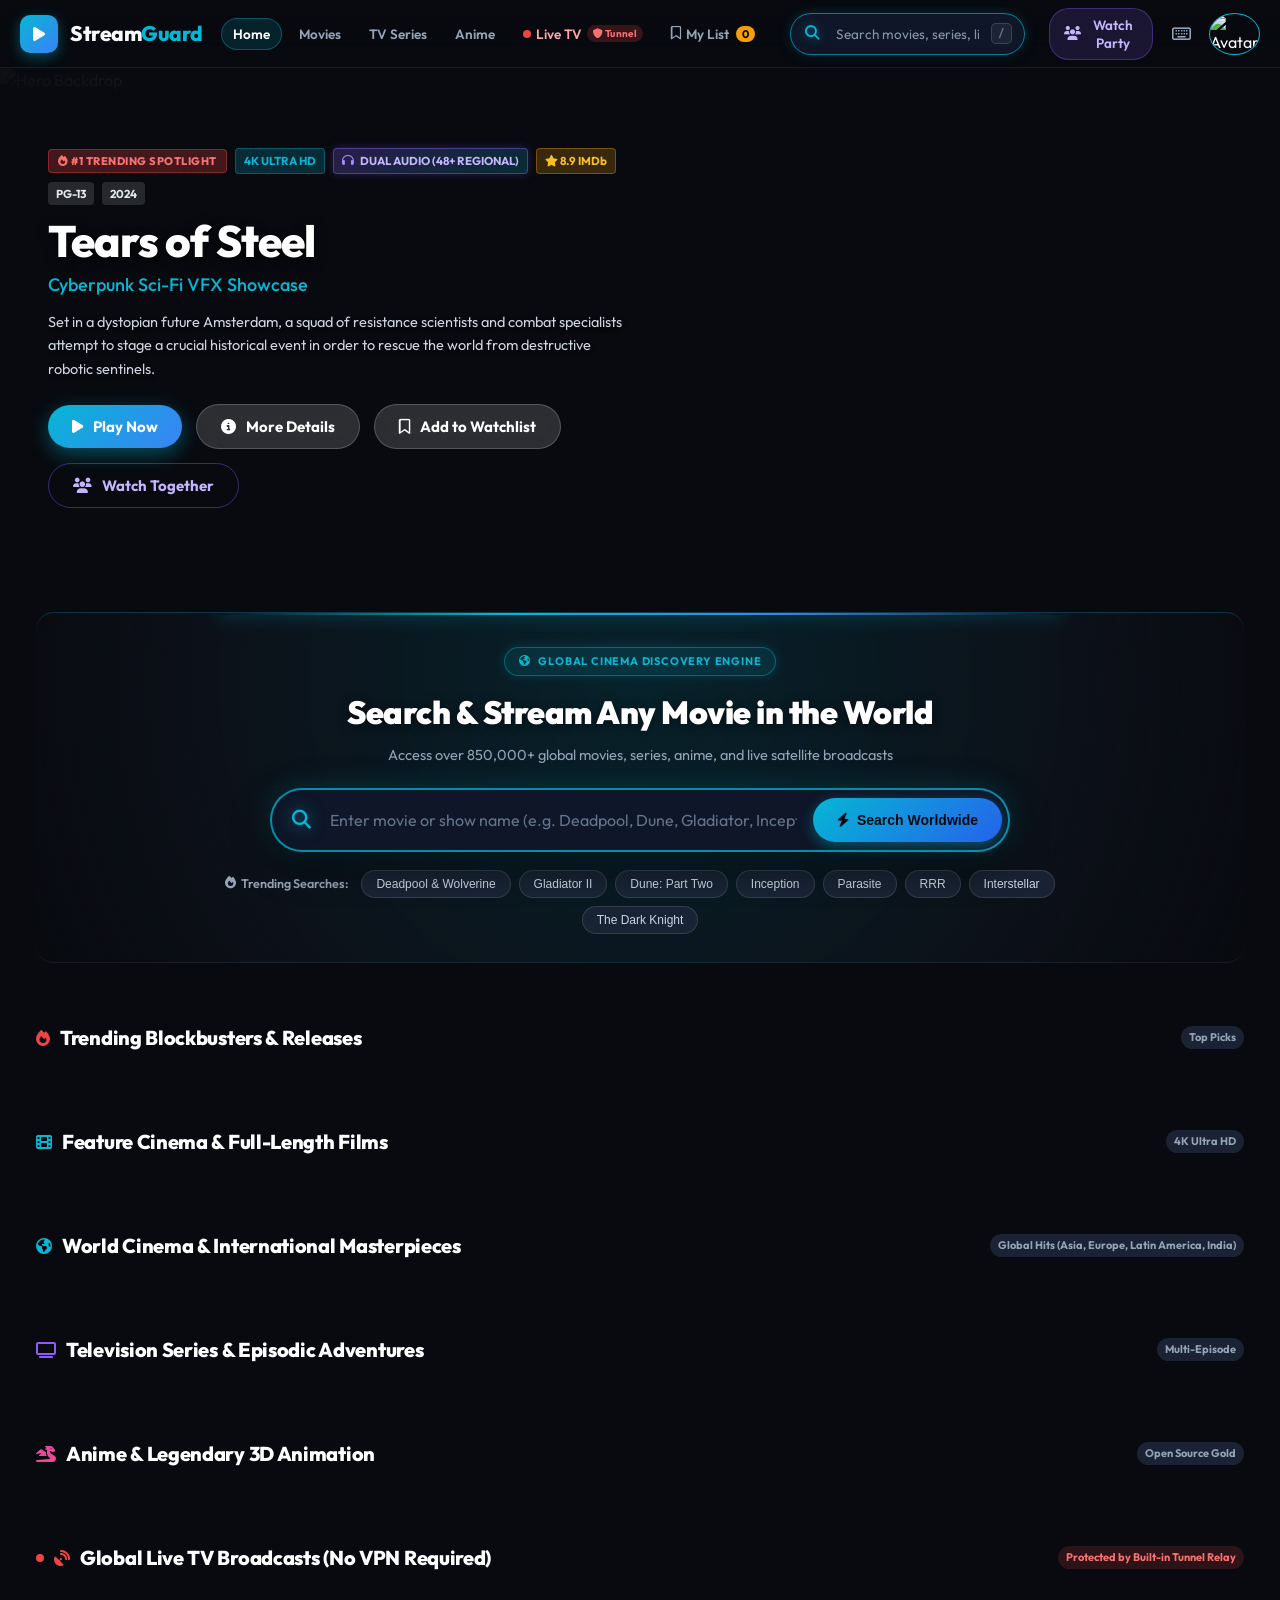
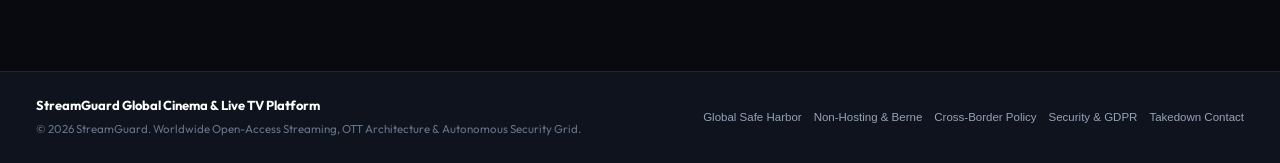
==== commit 0a162312: "Fix 1 Complete: Deploy Title Details & Preview Modal (movieDetailsModal) with quick play and synopsi" ====
--- a/static/index.html
+++ b/static/index.html
@@ -101,6 +101,10 @@
         <button class="hero-btn primary" id="heroPlayBtn">
           <i class="fa-solid fa-play"></i>
           <span>Play Now</span>
+        </button>
+        <button class="hero-btn secondary" id="heroDetailsBtn" title="View Full Storyline & Details">
+          <i class="fa-solid fa-circle-info"></i>
+          <span>More Details</span>
         </button>
         <button class="hero-btn secondary" id="heroWatchlistBtn">
           <i class="fa-regular fa-bookmark"></i>
@@ -842,6 +846,91 @@
     </div>
   </div>
 
+  <!-- MovieBox & CineHD-Style Rich Title Overview / Details Modal -->
+  <div class="modal-backdrop details-modal-backdrop" id="movieDetailsModal" style="display:none;">
+    <div class="modal-card details-modal-card">
+      <div class="details-modal-hero">
+        <img src="" alt="Backdrop" class="details-modal-backdrop-img" id="detailsBackdropImg">
+        <div class="details-modal-gradient"></div>
+        <button class="modal-close-btn details-modal-close" id="closeDetailsModalBtn" title="Close (Esc)">
+          <i class="fa-solid fa-xmark"></i>
+        </button>
+        <div class="details-modal-hero-content">
+          <div class="details-modal-badges">
+            <span class="badge-accent" id="detailsQualityBadge">4K ULTRA HD</span>
+            <span class="badge-rating" id="detailsRatingBadge"><i class="fa-solid fa-star"></i> 8.8 IMDb</span>
+            <span class="badge-age" id="detailsAgeBadge">PG-13</span>
+            <span class="badge-year" id="detailsYearBadge">2024</span>
+            <span class="badge-duration" id="detailsDurationBadge">2h 08m</span>
+          </div>
+          <h2 class="details-modal-title" id="detailsTitle">Title</h2>
+          <p class="details-modal-tagline" id="detailsTagline">Tagline</p>
+          <div class="details-modal-actions">
+            <button class="details-play-btn" id="detailsPlayBtn">
+              <i class="fa-solid fa-play"></i>
+              <span>Play Now</span>
+            </button>
+            <button class="details-watchlist-btn" id="detailsWatchlistBtn">
+              <i class="fa-regular fa-bookmark"></i>
+              <span id="detailsWatchlistText">Add to Watchlist</span>
+            </button>
+            <button class="details-trailer-btn" id="detailsTrailerBtn">
+              <i class="fa-solid fa-bolt"></i>
+              <span>Stream Direct</span>
+            </button>
+          </div>
+        </div>
+      </div>
+      <div class="details-modal-body">
+        <div class="details-grid-layout">
+          <div class="details-main-col">
+            <h4 class="details-section-heading">Storyline</h4>
+            <p class="details-overview-text" id="detailsOverview">Synopsis...</p>
+            
+            <!-- Episodes Section for TV Shows / Anime -->
+            <div class="details-episodes-section" id="detailsEpisodesSection" style="display:none;">
+              <div class="details-episodes-header">
+                <h4 class="details-section-heading"><i class="fa-solid fa-list-ol"></i> Episodes</h4>
+              </div>
+              <div class="details-episodes-grid" id="detailsEpisodesGrid">
+                <!-- Dynamically populated episode cards -->
+              </div>
+            </div>
+
+            <!-- Server Availability Preview -->
+            <div class="details-servers-preview">
+              <h4 class="details-section-heading"><i class="fa-solid fa-server"></i> Available Streaming Mirrors</h4>
+              <div class="details-server-chips" id="detailsServerChips">
+                <!-- Server chips -->
+              </div>
+            </div>
+          </div>
+
+          <div class="details-sidebar-col">
+            <div class="details-meta-block">
+              <span class="meta-label">Genres:</span>
+              <div class="details-genre-tags" id="detailsGenreTags">
+                <!-- #Action, #Sci-Fi -->
+              </div>
+            </div>
+            <div class="details-meta-block">
+              <span class="meta-label">Audio Languages:</span>
+              <p class="meta-val" id="detailsAudioLangs">English, Hindi Dub, Dual Audio...</p>
+            </div>
+            <div class="details-meta-block">
+              <span class="meta-label">Subtitles:</span>
+              <p class="meta-val" id="detailsSubtitles">English [CC], Hindi [CC]</p>
+            </div>
+            <div class="details-meta-block" id="detailsCastBlock">
+              <span class="meta-label">Stream Security:</span>
+              <p class="meta-val" style="color:var(--accent-cyan); font-weight:700;"><i class="fa-solid fa-shield-halved"></i> Ad-Free StreamGuard Verified</p>
+            </div>
+          </div>
+        </div>
+      </div>
+    </div>
+  </div>
+
   <!-- Worldwide Legal Disclaimers Modal -->
   <div class="modal-backdrop" id="legalModal" style="display:none;">
     <div class="modal-card legal-modal-card">
--- a/static/style.css
+++ b/static/style.css
@@ -4224,3 +4224,357 @@
   color: #fff;
   border-color: rgba(16, 185, 129, 0.5);
 }
+
+/* ==========================================================================
+   MovieBox & CineHD Style Rich Title Overview / Details Modal
+   ========================================================================== */
+.details-modal-card {
+  max-width: 820px !important;
+  max-height: 90vh;
+  overflow-y: auto;
+  border: 1px solid rgba(6, 182, 212, 0.35);
+  box-shadow: 0 25px 60px rgba(0, 0, 0, 0.95);
+  scrollbar-width: thin;
+  scrollbar-color: rgba(6, 182, 212, 0.4) transparent;
+}
+
+.details-modal-hero {
+  position: relative;
+  width: 100%;
+  height: 320px;
+  overflow: hidden;
+  background: #000;
+}
+
+.details-modal-backdrop-img {
+  width: 100%;
+  height: 100%;
+  object-fit: cover;
+  object-position: center 25%;
+  filter: brightness(0.75);
+}
+
+.details-modal-gradient {
+  position: absolute;
+  inset: 0;
+  background: linear-gradient(180deg, rgba(13, 21, 34, 0.2) 0%, rgba(13, 21, 34, 0.6) 60%, rgba(13, 21, 34, 1) 100%);
+}
+
+.details-modal-close {
+  position: absolute;
+  top: 14px;
+  right: 14px;
+  width: 36px;
+  height: 36px;
+  background: rgba(0, 0, 0, 0.7);
+  border: 1px solid rgba(255, 255, 255, 0.2);
+  border-radius: 50%;
+  color: #fff;
+  display: flex;
+  align-items: center;
+  justify-content: center;
+  cursor: pointer;
+  z-index: 10;
+  transition: all 0.2s ease;
+}
+
+.details-modal-close:hover {
+  background: rgba(239, 68, 68, 0.8);
+  border-color: #ef4444;
+  transform: scale(1.1);
+}
+
+.details-modal-hero-content {
+  position: absolute;
+  bottom: 18px;
+  left: 24px;
+  right: 24px;
+  z-index: 5;
+}
+
+.details-modal-badges {
+  display: flex;
+  align-items: center;
+  gap: 8px;
+  flex-wrap: wrap;
+  margin-bottom: 8px;
+}
+
+.details-modal-title {
+  font-size: 28px;
+  font-weight: 800;
+  color: #fff;
+  margin: 0 0 4px 0;
+  text-shadow: 0 2px 10px rgba(0, 0, 0, 0.8);
+  line-height: 1.2;
+}
+
+.details-modal-tagline {
+  font-size: 13.5px;
+  color: var(--accent-cyan);
+  font-weight: 600;
+  margin: 0 0 14px 0;
+  text-shadow: 0 1px 4px rgba(0, 0, 0, 0.8);
+}
+
+.details-modal-actions {
+  display: flex;
+  align-items: center;
+  gap: 10px;
+  flex-wrap: wrap;
+}
+
+.details-play-btn {
+  background: var(--accent-cyan);
+  color: #000;
+  font-weight: 800;
+  font-size: 14px;
+  padding: 10px 22px;
+  border-radius: 8px;
+  border: none;
+  cursor: pointer;
+  display: inline-flex;
+  align-items: center;
+  gap: 8px;
+  transition: all 0.2s ease;
+  box-shadow: 0 0 20px rgba(6, 182, 212, 0.5);
+}
+
+.details-play-btn:hover {
+  background: #22d3ee;
+  transform: scale(1.04);
+}
+
+.details-watchlist-btn, .details-trailer-btn {
+  background: rgba(255, 255, 255, 0.12);
+  color: #fff;
+  font-weight: 700;
+  font-size: 13.5px;
+  padding: 10px 18px;
+  border-radius: 8px;
+  border: 1px solid rgba(255, 255, 255, 0.2);
+  cursor: pointer;
+  display: inline-flex;
+  align-items: center;
+  gap: 8px;
+  transition: all 0.2s ease;
+}
+
+.details-watchlist-btn:hover, .details-trailer-btn:hover {
+  background: rgba(255, 255, 255, 0.22);
+  border-color: #fff;
+}
+
+.details-watchlist-btn.active {
+  background: rgba(6, 182, 212, 0.25);
+  border-color: var(--accent-cyan);
+  color: var(--accent-cyan);
+}
+
+.details-modal-body {
+  padding: 24px;
+  background: #0d1522;
+}
+
+.details-grid-layout {
+  display: grid;
+  grid-template-columns: 2fr 1fr;
+  gap: 28px;
+}
+
+@media (max-width: 768px) {
+  .details-grid-layout {
+    grid-template-columns: 1fr;
+    gap: 20px;
+  }
+  .details-modal-hero {
+    height: 240px;
+  }
+  .details-modal-title {
+    font-size: 22px;
+  }
+}
+
+.details-section-heading {
+  font-size: 14px;
+  font-weight: 800;
+  text-transform: uppercase;
+  letter-spacing: 0.8px;
+  color: var(--accent-cyan);
+  margin: 0 0 10px 0;
+  display: flex;
+  align-items: center;
+  gap: 8px;
+}
+
+.details-overview-text {
+  font-size: 13.5px;
+  line-height: 1.6;
+  color: #cbd5e1;
+  margin: 0 0 20px 0;
+}
+
+.details-server-chips {
+  display: flex;
+  flex-wrap: wrap;
+  gap: 8px;
+  margin-top: 6px;
+}
+
+.details-server-chip {
+  background: rgba(255, 255, 255, 0.06);
+  border: 1px solid rgba(255, 255, 255, 0.12);
+  color: #e2e8f0;
+  font-size: 11.5px;
+  font-weight: 600;
+  padding: 5px 12px;
+  border-radius: 6px;
+  display: inline-flex;
+  align-items: center;
+  gap: 6px;
+}
+
+.details-server-chip.primary {
+  background: rgba(6, 182, 212, 0.18);
+  border-color: rgba(6, 182, 212, 0.4);
+  color: var(--accent-cyan);
+}
+
+.details-meta-block {
+  margin-bottom: 16px;
+}
+
+.details-meta-block .meta-label {
+  display: block;
+  font-size: 11px;
+  font-weight: 800;
+  text-transform: uppercase;
+  color: #64748b;
+  margin-bottom: 4px;
+}
+
+.details-meta-block .meta-val {
+  font-size: 13px;
+  color: #f1f5f9;
+  line-height: 1.4;
+  margin: 0;
+}
+
+.details-genre-pill {
+  background: rgba(6, 182, 212, 0.12);
+  color: var(--accent-cyan);
+  border: 1px solid rgba(6, 182, 212, 0.25);
+  font-size: 11px;
+  font-weight: 700;
+  padding: 2px 8px;
+  border-radius: 4px;
+  display: inline-block;
+  margin: 2px 4px 2px 0;
+}
+
+.details-episodes-grid {
+  display: grid;
+  grid-template-columns: repeat(auto-fill, minmax(180px, 1fr));
+  gap: 12px;
+  margin-top: 10px;
+  margin-bottom: 20px;
+}
+
+.details-episode-card {
+  background: rgba(255, 255, 255, 0.04);
+  border: 1px solid rgba(255, 255, 255, 0.08);
+  border-radius: 8px;
+  overflow: hidden;
+  cursor: pointer;
+  transition: all 0.2s ease;
+}
+
+.details-episode-card:hover {
+  background: rgba(6, 182, 212, 0.12);
+  border-color: rgba(6, 182, 212, 0.4);
+  transform: translateY(-2px);
+}
+
+.details-episode-thumb {
+  position: relative;
+  width: 100%;
+  aspect-ratio: 16/9;
+}
+
+.details-episode-thumb img {
+  width: 100%;
+  height: 100%;
+  object-fit: cover;
+}
+
+.details-episode-play {
+  position: absolute;
+  inset: 0;
+  background: rgba(0, 0, 0, 0.4);
+  display: flex;
+  align-items: center;
+  justify-content: center;
+  color: #fff;
+  opacity: 0;
+  transition: opacity 0.2s ease;
+}
+
+.details-episode-card:hover .details-episode-play {
+  opacity: 1;
+}
+
+.details-episode-info {
+  padding: 8px 10px;
+}
+
+.details-episode-info h5 {
+  font-size: 12px;
+  font-weight: 700;
+  color: #fff;
+  margin: 0 0 3px 0;
+  white-space: nowrap;
+  overflow: hidden;
+  text-overflow: ellipsis;
+}
+
+.details-episode-info span {
+  font-size: 11px;
+  color: #94a3b8;
+}
+
+/* Card Hover Buttons */
+.card-hover-play-btn, .card-hover-info-btn {
+  width: 38px;
+  height: 38px;
+  border-radius: 50%;
+  border: none;
+  display: inline-flex;
+  align-items: center;
+  justify-content: center;
+  cursor: pointer;
+  transition: all 0.2s ease;
+  margin: 0 5px;
+}
+
+.card-hover-play-btn {
+  background: var(--accent-cyan);
+  color: #000;
+  font-size: 14px;
+}
+
+.card-hover-play-btn:hover {
+  background: #22d3ee;
+  transform: scale(1.15);
+}
+
+.card-hover-info-btn {
+  background: rgba(255, 255, 255, 0.2);
+  color: #fff;
+  font-size: 15px;
+  border: 1px solid rgba(255, 255, 255, 0.4);
+}
+
+.card-hover-info-btn:hover {
+  background: rgba(255, 255, 255, 0.4);
+  transform: scale(1.15);
+}
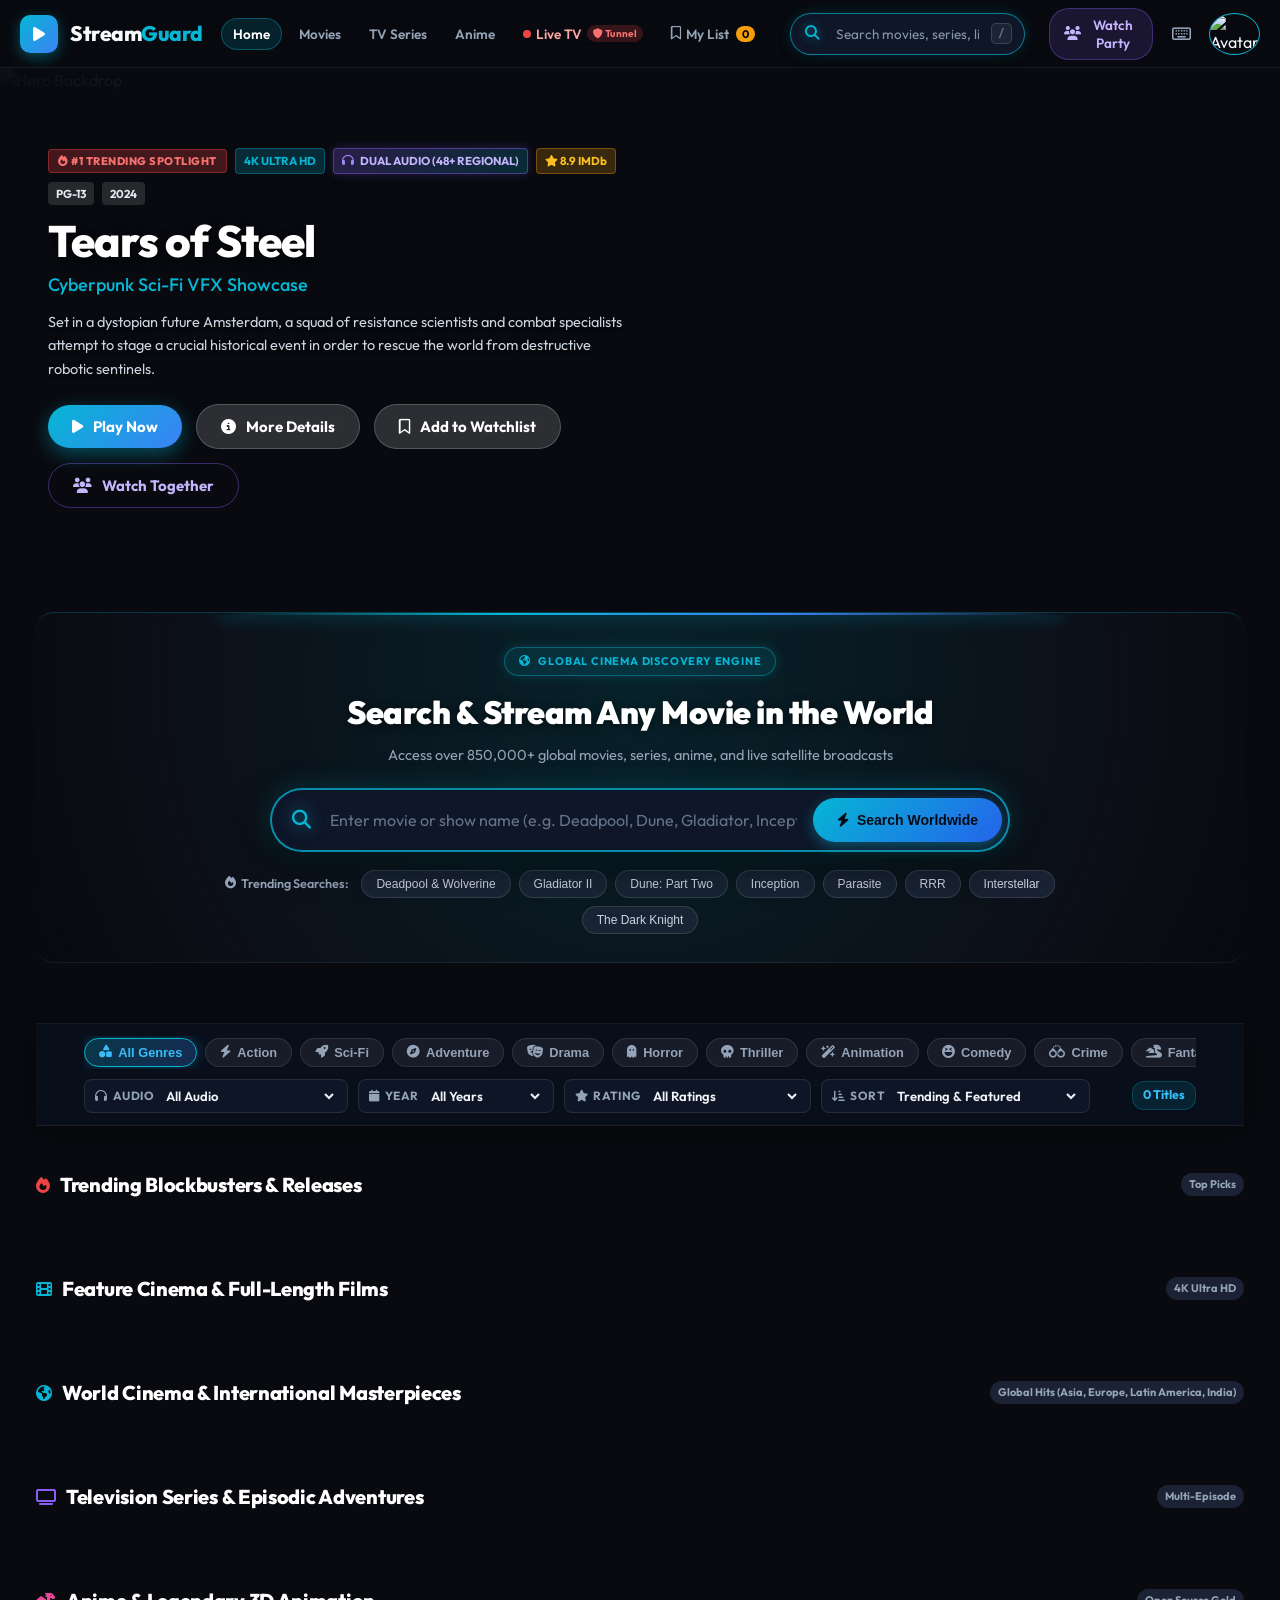
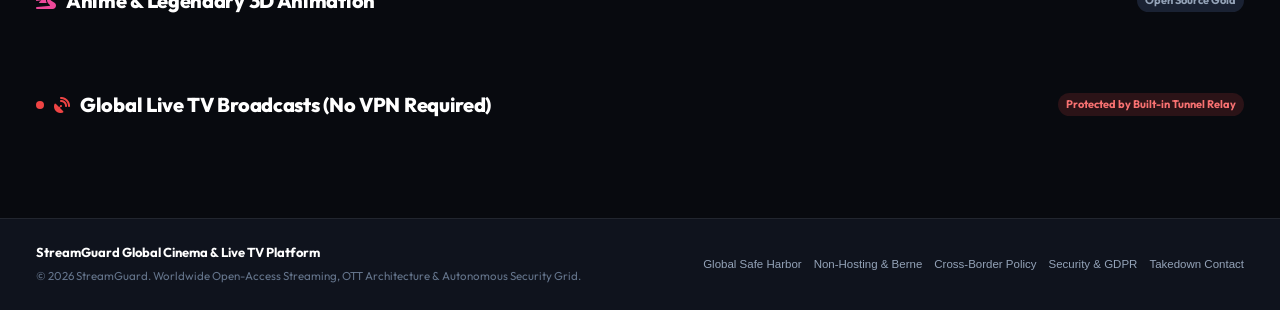
==== commit cfea139b: "Fix 4 Complete: Deploy Multi-Attribute Filter and Discovery Bar with Dynamic Genre Chips and Respons" ====
--- a/static/index.html
+++ b/static/index.html
@@ -270,6 +270,44 @@
           <i class="fa-solid fa-play"></i>
         </div>
 
+        <!-- Episodic Up Next Episode Countdown Overlay (Fix 3: Netflix/CineHD/MovieBoxHD Auto-Advance) -->
+        <div class="up-next-overlay" id="upNextOverlay" style="display:none;">
+          <div class="up-next-countdown-track">
+            <div class="up-next-countdown-fill" id="upNextCountdownFill"></div>
+          </div>
+          <div class="up-next-header">
+            <div class="up-next-badge-group">
+              <span class="up-next-badge"><i class="fa-solid fa-forward-step"></i> UP NEXT</span>
+              <span class="up-next-timer-label">in <strong id="upNextTimerPill">15</strong>s</span>
+            </div>
+            <button class="up-next-dismiss-btn" id="upNextDismissBtn" title="Dismiss countdown (Stay on current video)">
+              <i class="fa-solid fa-xmark"></i>
+            </button>
+          </div>
+          <div class="up-next-body" id="upNextBody" title="Click to play next episode now">
+            <div class="up-next-thumb-wrap">
+              <img id="upNextThumb" src="" alt="Next Episode Thumbnail">
+              <div class="up-next-thumb-play"><i class="fa-solid fa-play"></i></div>
+            </div>
+            <div class="up-next-info">
+              <div class="up-next-ep-num" id="upNextEpNum">Episode 2</div>
+              <div class="up-next-title" id="upNextTitle">Next Episode</div>
+              <div class="up-next-meta">
+                <span class="up-next-duration" id="upNextDuration">45m</span>
+                <span class="up-next-hd-badge">HD</span>
+              </div>
+            </div>
+          </div>
+          <div class="up-next-actions">
+            <button class="up-next-play-btn" id="upNextPlayBtn">
+              <i class="fa-solid fa-play"></i> Play Now
+            </button>
+            <button class="up-next-cancel-btn" id="upNextCancelBtn">
+              Stay Here
+            </button>
+          </div>
+        </div>
+
         <!-- Custom Controls Overlay -->
         <div class="player-controls-overlay" id="playerControls">
           <!-- Scrubber Timeline -->
@@ -331,11 +369,68 @@
                 <span id="activeLangCode">EN</span>
               </button>
 
-              <!-- Subtitle CC Toggle -->
-              <button class="ctrl-btn text-badge" id="ccToggleBtn" title="Toggle Subtitles [CC]">
-                <i class="fa-regular fa-closed-captioning"></i>
-                <span id="ccStatusText">CC</span>
-              </button>
+              <!-- Subtitle CC Selector & Customizer Popover (MovieBox & CineHD Style) -->
+              <div class="dropdown-wrapper cc-dropdown-wrapper" id="ccWrapper">
+                <button class="ctrl-btn text-badge" id="ccToggleBtn" title="Subtitles & Closed Captions [CC]">
+                  <i class="fa-regular fa-closed-captioning"></i>
+                  <span id="ccStatusText">CC</span>
+                  <i class="fa-solid fa-chevron-down" style="font-size: 0.65rem; margin-left: 3px;"></i>
+                </button>
+                <div class="dropdown-menu cc-dropdown-menu" id="ccDropdownMenu">
+                  <div class="cc-dropdown-header">
+                    <span><i class="fa-regular fa-closed-captioning"></i> Subtitles & Captions</span>
+                    <span class="cc-count-tag" id="ccCountTag">3 Tracks</span>
+                  </div>
+                  
+                  <!-- Subtitle Language Tracks List -->
+                  <div class="cc-tracks-list" id="ccTracksList">
+                    <!-- Populated dynamically: Off, English [CC], Hindi [CC], etc. -->
+                  </div>
+
+                  <!-- Subtitle Appearance Customizer (MovieBox Style) -->
+                  <div class="cc-customizer-section">
+                    <div class="cc-section-label"><i class="fa-solid fa-palette"></i> Caption Styling</div>
+                    
+                    <div class="cc-options-row">
+                      <span class="cc-opt-title">Color:</span>
+                      <div class="cc-chip-group" id="ccColorGroup">
+                        <button class="cc-chip active" data-color="white" title="White Text">White</button>
+                        <button class="cc-chip" data-color="yellow" title="Netflix Gold Yellow">Yellow</button>
+                        <button class="cc-chip" data-color="cyan" title="Cyan Cinema">Cyan</button>
+                      </div>
+                    </div>
+
+                    <div class="cc-options-row">
+                      <span class="cc-opt-title">Size:</span>
+                      <div class="cc-chip-group" id="ccSizeGroup">
+                        <button class="cc-chip" data-size="small">Small</button>
+                        <button class="cc-chip active" data-size="normal">Normal</button>
+                        <button class="cc-chip" data-size="large">Large</button>
+                      </div>
+                    </div>
+
+                    <div class="cc-options-row">
+                      <span class="cc-opt-title">Backdrop:</span>
+                      <div class="cc-chip-group" id="ccBgGroup">
+                        <button class="cc-chip" data-bg="none">None</button>
+                        <button class="cc-chip active" data-bg="semi">Semi</button>
+                        <button class="cc-chip" data-bg="solid">Solid</button>
+                      </div>
+                    </div>
+
+                    <!-- Audio-Sub Sync Offset Adjuster -->
+                    <div class="cc-options-row cc-sync-row">
+                      <span class="cc-opt-title">Sync Delay:</span>
+                      <div class="cc-sync-controls">
+                        <button class="cc-sync-btn" id="ccSyncMinus" title="Delay -0.5s">-0.5s</button>
+                        <span class="cc-sync-val" id="ccSyncVal">0.0s</span>
+                        <button class="cc-sync-btn" id="ccSyncPlus" title="Advance +0.5s">+0.5s</button>
+                        <button class="cc-sync-reset" id="ccSyncReset" title="Reset Sync"><i class="fa-solid fa-rotate-left"></i></button>
+                      </div>
+                    </div>
+                  </div>
+                </div>
+              </div>
 
               <!-- Playback Speed -->
               <div class="dropdown-wrapper" id="speedWrapper">
@@ -562,6 +657,113 @@
       </div>
     </section>
 
+    <!-- Multi-Attribute Discovery & Filter Bar (Fix 4: CineHD & MovieBoxHD Style) -->
+    <section class="discovery-filter-section" id="discoveryFilterSection">
+      <div class="discovery-filter-container">
+        
+        <!-- Primary Genre Chips Row (Horizontal Scroll) -->
+        <div class="filter-genre-scroll-wrapper">
+          <div class="filter-genre-chips" id="filterGenreChips">
+            <button class="genre-chip active" data-genre="all"><i class="fa-solid fa-shapes"></i> All Genres</button>
+            <button class="genre-chip" data-genre="action"><i class="fa-solid fa-bolt"></i> Action</button>
+            <button class="genre-chip" data-genre="sci-fi"><i class="fa-solid fa-rocket"></i> Sci-Fi</button>
+            <button class="genre-chip" data-genre="adventure"><i class="fa-solid fa-compass"></i> Adventure</button>
+            <button class="genre-chip" data-genre="drama"><i class="fa-solid fa-masks-theater"></i> Drama</button>
+            <button class="genre-chip" data-genre="horror"><i class="fa-solid fa-ghost"></i> Horror</button>
+            <button class="genre-chip" data-genre="thriller"><i class="fa-solid fa-skull"></i> Thriller</button>
+            <button class="genre-chip" data-genre="animation"><i class="fa-solid fa-wand-magic-sparkles"></i> Animation</button>
+            <button class="genre-chip" data-genre="comedy"><i class="fa-solid fa-face-laugh-squint"></i> Comedy</button>
+            <button class="genre-chip" data-genre="crime"><i class="fa-solid fa-handcuffs"></i> Crime</button>
+            <button class="genre-chip" data-genre="fantasy"><i class="fa-solid fa-dragon"></i> Fantasy</button>
+          </div>
+        </div>
+
+        <!-- Filter Dropdowns & Control Bar -->
+        <div class="filter-controls-row">
+          <div class="filter-dropdown-group">
+            
+            <!-- Audio Dub Filter -->
+            <div class="filter-dropdown-item">
+              <label for="filterAudioSelect"><i class="fa-solid fa-headphones"></i> Audio</label>
+              <select id="filterAudioSelect" class="filter-select">
+                <option value="all">All Audio</option>
+                <option value="dual">Dual Audio (Hindi + Eng)</option>
+                <option value="multi">Multi-Language Dub (12+)</option>
+                <option value="original">English Original</option>
+              </select>
+            </div>
+
+            <!-- Release Year Filter -->
+            <div class="filter-dropdown-item">
+              <label for="filterYearSelect"><i class="fa-solid fa-calendar"></i> Year</label>
+              <select id="filterYearSelect" class="filter-select">
+                <option value="all">All Years</option>
+                <option value="2024">2024 (Latest)</option>
+                <option value="2023">2023</option>
+                <option value="2022">2022</option>
+                <option value="2020-2021">2020 - 2021</option>
+                <option value="classic">Classic (&lt; 2020)</option>
+              </select>
+            </div>
+
+            <!-- Rating Filter -->
+            <div class="filter-dropdown-item">
+              <label for="filterRatingSelect"><i class="fa-solid fa-star"></i> Rating</label>
+              <select id="filterRatingSelect" class="filter-select">
+                <option value="all">All Ratings</option>
+                <option value="8.5">⭐ 8.5+ (Masterpiece)</option>
+                <option value="8.0">⭐ 8.0+ (Exceptional)</option>
+                <option value="7.5">⭐ 7.5+ (Great)</option>
+                <option value="7.0">⭐ 7.0+ (Good)</option>
+              </select>
+            </div>
+
+            <!-- Sort Order Filter -->
+            <div class="filter-dropdown-item">
+              <label for="filterSortSelect"><i class="fa-solid fa-arrow-down-short-wide"></i> Sort</label>
+              <select id="filterSortSelect" class="filter-select">
+                <option value="trending">Trending &amp; Featured</option>
+                <option value="rating">Rating (Highest First)</option>
+                <option value="newest">Release Year (Newest First)</option>
+                <option value="alpha">Alphabetical (A - Z)</option>
+              </select>
+            </div>
+
+          </div>
+
+          <!-- Active Filter Badge & Reset Button -->
+          <div class="filter-status-group">
+            <span class="filter-count-badge" id="filterCountBadge">47 Titles</span>
+            <button class="filter-reset-btn" id="filterResetBtn" style="display:none;" title="Clear all filters">
+              <i class="fa-solid fa-rotate-left"></i>
+              <span>Reset</span>
+            </button>
+          </div>
+        </div>
+
+      </div>
+    </section>
+
+    <!-- Filtered Results Grid Section (Displays when any non-default filter is active) -->
+    <section class="ott-rail filtered-results-section" id="filteredResultsSection" style="display:none;">
+      <div class="rail-header">
+        <div class="rail-title-group">
+          <i class="fa-solid fa-filter" style="color:var(--accent-cyan);"></i>
+          <h2 class="rail-title" id="filteredResultsTitle">Filtered Discovery Results</h2>
+        </div>
+        <span class="rail-badge" id="filteredResultsBadge">Matches</span>
+      </div>
+      <div class="filtered-results-grid" id="filteredResultsGrid">
+        <!-- Rendered dynamically -->
+      </div>
+      <div class="filtered-empty-state" id="filteredEmptyState" style="display:none;">
+        <i class="fa-solid fa-magnifying-glass"></i>
+        <h3>No titles found</h3>
+        <p>No movies or series match your selected filter criteria.</p>
+        <button class="empty-reset-btn" id="emptyResetBtn">Reset All Filters</button>
+      </div>
+    </section>
+
     <!-- Rail: Continue Watching (Stores playback state in localStorage) -->
     <section class="ott-rail" id="railContinueWatchingWrap" style="display:none;">
       <div class="rail-header">
--- a/static/style.css
+++ b/static/style.css
@@ -4578,3 +4578,782 @@
   background: rgba(255, 255, 255, 0.4);
   transform: scale(1.15);
 }
+
+/* ==========================================================================
+   MovieBox & CineHD Interactive Subtitle Track Menu & Customizer
+   ========================================================================== */
+.cc-dropdown-wrapper {
+  position: relative;
+}
+
+.cc-dropdown-menu {
+  position: absolute;
+  bottom: 44px;
+  right: 0;
+  background: #0d1522;
+  border: 1px solid rgba(6, 182, 212, 0.4);
+  border-radius: 12px;
+  min-width: 290px;
+  max-height: 480px;
+  overflow-y: auto;
+  box-shadow: 0 16px 45px rgba(0, 0, 0, 0.95);
+  display: none;
+  flex-direction: column;
+  z-index: 300;
+  padding: 8px 0;
+  scrollbar-width: thin;
+  scrollbar-color: rgba(6, 182, 212, 0.4) transparent;
+}
+
+.cc-dropdown-menu.show {
+  display: flex;
+}
+
+.cc-dropdown-header {
+  padding: 10px 16px;
+  font-size: 11px;
+  font-weight: 800;
+  text-transform: uppercase;
+  letter-spacing: 0.8px;
+  color: var(--accent-cyan);
+  border-bottom: 1px solid rgba(255, 255, 255, 0.08);
+  display: flex;
+  align-items: center;
+  justify-content: space-between;
+}
+
+.cc-count-tag {
+  font-size: 10px;
+  color: #fff;
+  background: rgba(6, 182, 212, 0.2);
+  padding: 2px 7px;
+  border-radius: 10px;
+  font-weight: 700;
+}
+
+.cc-tracks-list {
+  padding: 6px 0;
+  border-bottom: 1px solid rgba(255, 255, 255, 0.08);
+}
+
+.cc-track-opt {
+  width: 100%;
+  text-align: left;
+  background: none;
+  border: none;
+  color: var(--text-secondary);
+  font-family: var(--font-sans);
+  font-size: 12.5px;
+  padding: 8px 16px;
+  cursor: pointer;
+  display: flex;
+  align-items: center;
+  justify-content: space-between;
+  transition: all 0.15s ease;
+}
+
+.cc-track-opt:hover {
+  background: rgba(6, 182, 212, 0.12);
+  color: #fff;
+}
+
+.cc-track-opt.active {
+  background: rgba(6, 182, 212, 0.22);
+  color: var(--accent-cyan);
+  font-weight: 700;
+}
+
+.cc-customizer-section {
+  padding: 12px 16px;
+  background: rgba(0, 0, 0, 0.25);
+}
+
+.cc-section-label {
+  font-size: 10.5px;
+  font-weight: 800;
+  text-transform: uppercase;
+  letter-spacing: 0.6px;
+  color: #94a3b8;
+  margin-bottom: 10px;
+  display: flex;
+  align-items: center;
+  gap: 6px;
+}
+
+.cc-options-row {
+  display: flex;
+  align-items: center;
+  justify-content: space-between;
+  margin-bottom: 8px;
+}
+
+.cc-opt-title {
+  font-size: 11.5px;
+  color: #cbd5e1;
+  font-weight: 600;
+}
+
+.cc-chip-group {
+  display: flex;
+  gap: 5px;
+}
+
+.cc-chip {
+  background: rgba(255, 255, 255, 0.08);
+  border: 1px solid rgba(255, 255, 255, 0.12);
+  color: #cbd5e1;
+  font-size: 11px;
+  font-weight: 600;
+  padding: 3px 8px;
+  border-radius: 4px;
+  cursor: pointer;
+  transition: all 0.15s ease;
+}
+
+.cc-chip:hover {
+  background: rgba(255, 255, 255, 0.16);
+  color: #fff;
+}
+
+.cc-chip.active {
+  background: rgba(6, 182, 212, 0.25);
+  border-color: var(--accent-cyan);
+  color: var(--accent-cyan);
+  font-weight: 700;
+}
+
+.cc-sync-row {
+  margin-top: 10px;
+  padding-top: 8px;
+  border-top: 1px dashed rgba(255, 255, 255, 0.08);
+}
+
+.cc-sync-controls {
+  display: flex;
+  align-items: center;
+  gap: 6px;
+}
+
+.cc-sync-btn {
+  background: rgba(255, 255, 255, 0.08);
+  border: 1px solid rgba(255, 255, 255, 0.14);
+  color: #fff;
+  font-size: 10.5px;
+  font-weight: 700;
+  padding: 3px 7px;
+  border-radius: 4px;
+  cursor: pointer;
+  transition: all 0.15s ease;
+}
+
+.cc-sync-btn:hover {
+  background: rgba(6, 182, 212, 0.25);
+  border-color: var(--accent-cyan);
+}
+
+.cc-sync-val {
+  font-size: 11px;
+  font-weight: 700;
+  color: var(--accent-cyan);
+  min-width: 32px;
+  text-align: center;
+}
+
+.cc-sync-reset {
+  background: none;
+  border: none;
+  color: #64748b;
+  cursor: pointer;
+  font-size: 11px;
+  padding: 2px 4px;
+  transition: color 0.15s ease;
+}
+
+.cc-sync-reset:hover {
+  color: #ef4444;
+}
+
+/* Default Subtitle Cue Styler */
+video::cue {
+  background-color: rgba(0, 0, 0, 0.65);
+  color: #ffffff;
+  font-family: var(--font-sans);
+  font-size: 1.15rem;
+  line-height: 1.35;
+  text-shadow: 0 1px 3px rgba(0, 0, 0, 0.9);
+}
+
+/* ==========================================================================
+   Fix 3: Episodic Up Next Auto-Advance Countdown Overlay & Watched Badges
+   ========================================================================== */
+.up-next-overlay {
+  position: absolute;
+  bottom: 84px;
+  right: 24px;
+  width: 340px;
+  max-width: calc(100% - 32px);
+  background: rgba(15, 23, 42, 0.95);
+  backdrop-filter: blur(16px);
+  -webkit-backdrop-filter: blur(16px);
+  border: 1px solid rgba(255, 255, 255, 0.15);
+  border-radius: 12px;
+  padding: 14px 16px;
+  box-shadow: 0 20px 45px rgba(0, 0, 0, 0.8), 0 0 20px rgba(6, 182, 212, 0.2);
+  z-index: 60;
+  display: flex;
+  flex-direction: column;
+  gap: 10px;
+  animation: upNextSlideIn 0.35s cubic-bezier(0.16, 1, 0.3, 1) forwards;
+  overflow: hidden;
+  user-select: none;
+}
+
+@keyframes upNextSlideIn {
+  from {
+    opacity: 0;
+    transform: translateY(20px) scale(0.96);
+  }
+  to {
+    opacity: 1;
+    transform: translateY(0) scale(1);
+  }
+}
+
+.up-next-overlay.closing {
+  animation: upNextSlideOut 0.25s ease forwards;
+}
+
+@keyframes upNextSlideOut {
+  from {
+    opacity: 1;
+    transform: translateY(0) scale(1);
+  }
+  to {
+    opacity: 0;
+    transform: translateY(15px) scale(0.96);
+  }
+}
+
+.up-next-countdown-track {
+  position: absolute;
+  top: 0;
+  left: 0;
+  right: 0;
+  height: 3px;
+  background: rgba(255, 255, 255, 0.1);
+}
+
+.up-next-countdown-fill {
+  height: 100%;
+  width: 100%;
+  background: linear-gradient(90deg, #06b6d4, #3b82f6);
+  transition: width 1s linear;
+}
+
+.up-next-header {
+  display: flex;
+  align-items: center;
+  justify-content: space-between;
+  padding-top: 2px;
+}
+
+.up-next-badge-group {
+  display: flex;
+  align-items: center;
+  gap: 8px;
+}
+
+.up-next-badge {
+  display: inline-flex;
+  align-items: center;
+  gap: 5px;
+  font-size: 0.72rem;
+  font-weight: 800;
+  letter-spacing: 0.08em;
+  color: #06b6d4;
+  text-transform: uppercase;
+  background: rgba(6, 182, 212, 0.15);
+  padding: 3px 8px;
+  border-radius: 4px;
+}
+
+.up-next-timer-label {
+  font-size: 0.78rem;
+  color: #94a3b8;
+}
+
+.up-next-timer-label strong {
+  color: #f8fafc;
+  font-size: 0.85rem;
+}
+
+.up-next-dismiss-btn {
+  background: transparent;
+  border: none;
+  color: #94a3b8;
+  font-size: 1rem;
+  cursor: pointer;
+  padding: 4px 6px;
+  border-radius: 4px;
+  transition: all 0.2s ease;
+  line-height: 1;
+}
+
+.up-next-dismiss-btn:hover {
+  color: #ffffff;
+  background: rgba(255, 255, 255, 0.1);
+}
+
+.up-next-body {
+  display: flex;
+  align-items: center;
+  gap: 12px;
+  cursor: pointer;
+  border-radius: 8px;
+  padding: 2px;
+  transition: background 0.2s ease;
+}
+
+.up-next-body:hover {
+  background: rgba(255, 255, 255, 0.04);
+}
+
+.up-next-thumb-wrap {
+  position: relative;
+  width: 100px;
+  height: 58px;
+  border-radius: 8px;
+  overflow: hidden;
+  flex-shrink: 0;
+  background: #000;
+  border: 1px solid rgba(255, 255, 255, 0.1);
+}
+
+.up-next-thumb-wrap img {
+  width: 100%;
+  height: 100%;
+  object-fit: cover;
+  transition: transform 0.3s ease;
+}
+
+.up-next-body:hover .up-next-thumb-wrap img {
+  transform: scale(1.08);
+}
+
+.up-next-thumb-play {
+  position: absolute;
+  inset: 0;
+  display: flex;
+  align-items: center;
+  justify-content: center;
+  background: rgba(0, 0, 0, 0.4);
+  color: #ffffff;
+  font-size: 1rem;
+  opacity: 0;
+  transition: opacity 0.2s ease;
+}
+
+.up-next-body:hover .up-next-thumb-play {
+  opacity: 1;
+}
+
+.up-next-info {
+  display: flex;
+  flex-direction: column;
+  gap: 2px;
+  min-width: 0;
+  flex: 1;
+}
+
+.up-next-ep-num {
+  font-size: 0.72rem;
+  color: #38bdf8;
+  font-weight: 600;
+  text-transform: uppercase;
+  letter-spacing: 0.04em;
+}
+
+.up-next-title {
+  font-size: 0.88rem;
+  font-weight: 700;
+  color: #f8fafc;
+  white-space: nowrap;
+  overflow: hidden;
+  text-overflow: ellipsis;
+}
+
+.up-next-meta {
+  display: flex;
+  align-items: center;
+  gap: 8px;
+  margin-top: 2px;
+}
+
+.up-next-duration {
+  font-size: 0.72rem;
+  color: #94a3b8;
+}
+
+.up-next-hd-badge {
+  font-size: 0.65rem;
+  font-weight: 700;
+  background: rgba(255, 255, 255, 0.12);
+  color: #cbd5e1;
+  padding: 1px 5px;
+  border-radius: 3px;
+}
+
+.up-next-actions {
+  display: flex;
+  align-items: center;
+  gap: 8px;
+  margin-top: 2px;
+}
+
+.up-next-play-btn {
+  flex: 1;
+  display: inline-flex;
+  align-items: center;
+  justify-content: center;
+  gap: 6px;
+  background: linear-gradient(135deg, #06b6d4, #2563eb);
+  color: #ffffff;
+  border: none;
+  border-radius: 6px;
+  padding: 8px 14px;
+  font-size: 0.82rem;
+  font-weight: 700;
+  cursor: pointer;
+  box-shadow: 0 4px 14px rgba(6, 182, 212, 0.35);
+  transition: all 0.2s ease;
+}
+
+.up-next-play-btn:hover {
+  background: linear-gradient(135deg, #0891b2, #1d4ed8);
+  transform: translateY(-1px);
+  box-shadow: 0 6px 18px rgba(6, 182, 212, 0.45);
+}
+
+.up-next-cancel-btn {
+  background: rgba(255, 255, 255, 0.08);
+  color: #cbd5e1;
+  border: 1px solid rgba(255, 255, 255, 0.1);
+  border-radius: 6px;
+  padding: 8px 12px;
+  font-size: 0.82rem;
+  font-weight: 600;
+  cursor: pointer;
+  transition: all 0.2s ease;
+}
+
+.up-next-cancel-btn:hover {
+  background: rgba(255, 255, 255, 0.15);
+  color: #ffffff;
+}
+
+/* Watched Badges for Episodic Drawer & Details Modal */
+.episode-watched-badge {
+  position: absolute;
+  bottom: 4px;
+  right: 4px;
+  background: rgba(16, 185, 129, 0.92);
+  color: #ffffff;
+  font-size: 0.65rem;
+  font-weight: 700;
+  padding: 2px 6px;
+  border-radius: 4px;
+  display: inline-flex;
+  align-items: center;
+  gap: 3px;
+  box-shadow: 0 2px 6px rgba(0, 0, 0, 0.5);
+  letter-spacing: 0.03em;
+  z-index: 3;
+}
+
+@media (max-width: 640px) {
+  .up-next-overlay {
+    bottom: 70px;
+    right: 12px;
+    left: 12px;
+    width: auto;
+    padding: 10px 12px;
+  }
+  .up-next-thumb-wrap {
+    width: 80px;
+    height: 48px;
+  }
+  .up-next-title {
+    font-size: 0.82rem;
+  }
+}
+
+/* ==========================================================================
+   Fix 4: Multi-Attribute Filter & Discovery Bar (CineHD / MovieBoxHD Style)
+   ========================================================================== */
+.discovery-filter-section {
+  position: sticky;
+  top: var(--header-height, 60px);
+  z-index: 35;
+  background: rgba(10, 15, 29, 0.94);
+  backdrop-filter: blur(18px);
+  -webkit-backdrop-filter: blur(18px);
+  border-top: 1px solid rgba(255, 255, 255, 0.05);
+  border-bottom: 1px solid rgba(255, 255, 255, 0.08);
+  padding: 12px 4%;
+  margin-bottom: 8px;
+  box-shadow: 0 4px 25px rgba(0, 0, 0, 0.45);
+  transition: all 0.2s ease;
+}
+
+.discovery-filter-container {
+  max-width: 1600px;
+  margin: 0 auto;
+  display: flex;
+  flex-direction: column;
+  gap: 10px;
+}
+
+/* Horizontal Genre Chips */
+.filter-genre-scroll-wrapper {
+  overflow-x: auto;
+  scrollbar-width: none;
+  -ms-overflow-style: none;
+  padding: 2px 0;
+  -webkit-overflow-scrolling: touch;
+}
+
+.filter-genre-scroll-wrapper::-webkit-scrollbar {
+  display: none;
+}
+
+.filter-genre-chips {
+  display: flex;
+  align-items: center;
+  gap: 8px;
+  white-space: nowrap;
+}
+
+.genre-chip {
+  background: rgba(255, 255, 255, 0.06);
+  border: 1px solid rgba(255, 255, 255, 0.1);
+  color: #94a3b8;
+  padding: 6px 14px;
+  border-radius: 20px;
+  font-size: 0.8rem;
+  font-weight: 600;
+  cursor: pointer;
+  display: inline-flex;
+  align-items: center;
+  gap: 6px;
+  transition: all 0.2s ease;
+  user-select: none;
+}
+
+.genre-chip:hover {
+  background: rgba(6, 182, 212, 0.15);
+  border-color: rgba(6, 182, 212, 0.35);
+  color: #ffffff;
+}
+
+.genre-chip.active {
+  background: linear-gradient(135deg, rgba(6, 182, 212, 0.25), rgba(59, 130, 246, 0.25));
+  border-color: #06b6d4;
+  color: #38bdf8;
+  box-shadow: 0 0 14px rgba(6, 182, 212, 0.3);
+  font-weight: 700;
+}
+
+/* Dropdown Filters Row */
+.filter-controls-row {
+  display: flex;
+  align-items: center;
+  justify-content: space-between;
+  flex-wrap: wrap;
+  gap: 10px;
+}
+
+.filter-dropdown-group {
+  display: flex;
+  align-items: center;
+  flex-wrap: wrap;
+  gap: 10px;
+}
+
+.filter-dropdown-item {
+  display: flex;
+  align-items: center;
+  gap: 6px;
+  background: rgba(15, 23, 42, 0.9);
+  border: 1px solid rgba(255, 255, 255, 0.1);
+  border-radius: 8px;
+  padding: 4px 10px;
+  transition: all 0.2s ease;
+}
+
+.filter-dropdown-item:hover,
+.filter-dropdown-item:focus-within {
+  border-color: rgba(6, 182, 212, 0.5);
+  box-shadow: 0 0 10px rgba(6, 182, 212, 0.15);
+}
+
+.filter-dropdown-item label {
+  font-size: 0.74rem;
+  font-weight: 700;
+  color: #94a3b8;
+  display: flex;
+  align-items: center;
+  gap: 5px;
+  text-transform: uppercase;
+  letter-spacing: 0.04em;
+  user-select: none;
+}
+
+.filter-select {
+  background: transparent;
+  border: none;
+  color: #f1f5f9;
+  font-size: 0.82rem;
+  font-weight: 600;
+  font-family: inherit;
+  cursor: pointer;
+  outline: none;
+  padding: 3px 2px;
+}
+
+.filter-select option {
+  background: #0f172a;
+  color: #f1f5f9;
+  font-weight: 500;
+  padding: 6px;
+}
+
+.filter-status-group {
+  display: flex;
+  align-items: center;
+  gap: 10px;
+}
+
+.filter-count-badge {
+  font-size: 0.78rem;
+  font-weight: 700;
+  color: #38bdf8;
+  background: rgba(6, 182, 212, 0.12);
+  border: 1px solid rgba(6, 182, 212, 0.25);
+  border-radius: 12px;
+  padding: 4px 10px;
+  white-space: nowrap;
+}
+
+.filter-reset-btn {
+  background: rgba(239, 68, 68, 0.15);
+  border: 1px solid rgba(239, 68, 68, 0.35);
+  color: #fca5a5;
+  border-radius: 8px;
+  padding: 5px 12px;
+  font-size: 0.78rem;
+  font-weight: 700;
+  cursor: pointer;
+  display: inline-flex;
+  align-items: center;
+  gap: 5px;
+  transition: all 0.2s ease;
+  white-space: nowrap;
+}
+
+.filter-reset-btn:hover {
+  background: rgba(239, 68, 68, 0.3);
+  color: #ffffff;
+  transform: translateY(-1px);
+}
+
+/* Filtered Results Grid */
+.filtered-results-section {
+  padding-top: 10px;
+}
+
+.filtered-results-grid {
+  display: grid;
+  grid-template-columns: repeat(auto-fill, minmax(190px, 1fr));
+  gap: 18px;
+  padding: 14px 0 35px;
+}
+
+.filtered-empty-state {
+  text-align: center;
+  padding: 60px 20px;
+  color: #94a3b8;
+  background: rgba(15, 23, 42, 0.4);
+  border-radius: 12px;
+  border: 1px dashed rgba(255, 255, 255, 0.1);
+  margin: 15px 0 35px;
+}
+
+.filtered-empty-state i {
+  font-size: 2.8rem;
+  color: #475569;
+  margin-bottom: 12px;
+  display: block;
+}
+
+.filtered-empty-state h3 {
+  font-size: 1.25rem;
+  color: #f8fafc;
+  margin-bottom: 6px;
+  font-weight: 700;
+}
+
+.filtered-empty-state p {
+  font-size: 0.9rem;
+  color: #94a3b8;
+  max-width: 400px;
+  margin: 0 auto;
+}
+
+.empty-reset-btn {
+  margin-top: 16px;
+  background: linear-gradient(135deg, #06b6d4, #3b82f6);
+  border: none;
+  color: #ffffff;
+  padding: 8px 20px;
+  border-radius: 8px;
+  font-weight: 700;
+  font-size: 0.85rem;
+  cursor: pointer;
+  transition: all 0.2s ease;
+  box-shadow: 0 4px 14px rgba(6, 182, 212, 0.3);
+}
+
+.empty-reset-btn:hover {
+  transform: translateY(-1px);
+  box-shadow: 0 6px 18px rgba(6, 182, 212, 0.45);
+}
+
+@media (max-width: 768px) {
+  .discovery-filter-section {
+    padding: 10px 3%;
+  }
+  .filter-controls-row {
+    flex-direction: column;
+    align-items: stretch;
+  }
+  .filter-dropdown-group {
+    display: grid;
+    grid-template-columns: repeat(2, 1fr);
+    width: 100%;
+  }
+  .filter-status-group {
+    justify-content: space-between;
+    width: 100%;
+  }
+  .filtered-results-grid {
+    grid-template-columns: repeat(auto-fill, minmax(140px, 1fr));
+    gap: 12px;
+  }
+}
+
+@media (max-width: 480px) {
+  .filtered-results-grid {
+    grid-template-columns: repeat(2, 1fr);
+    gap: 10px;
+  }
+}
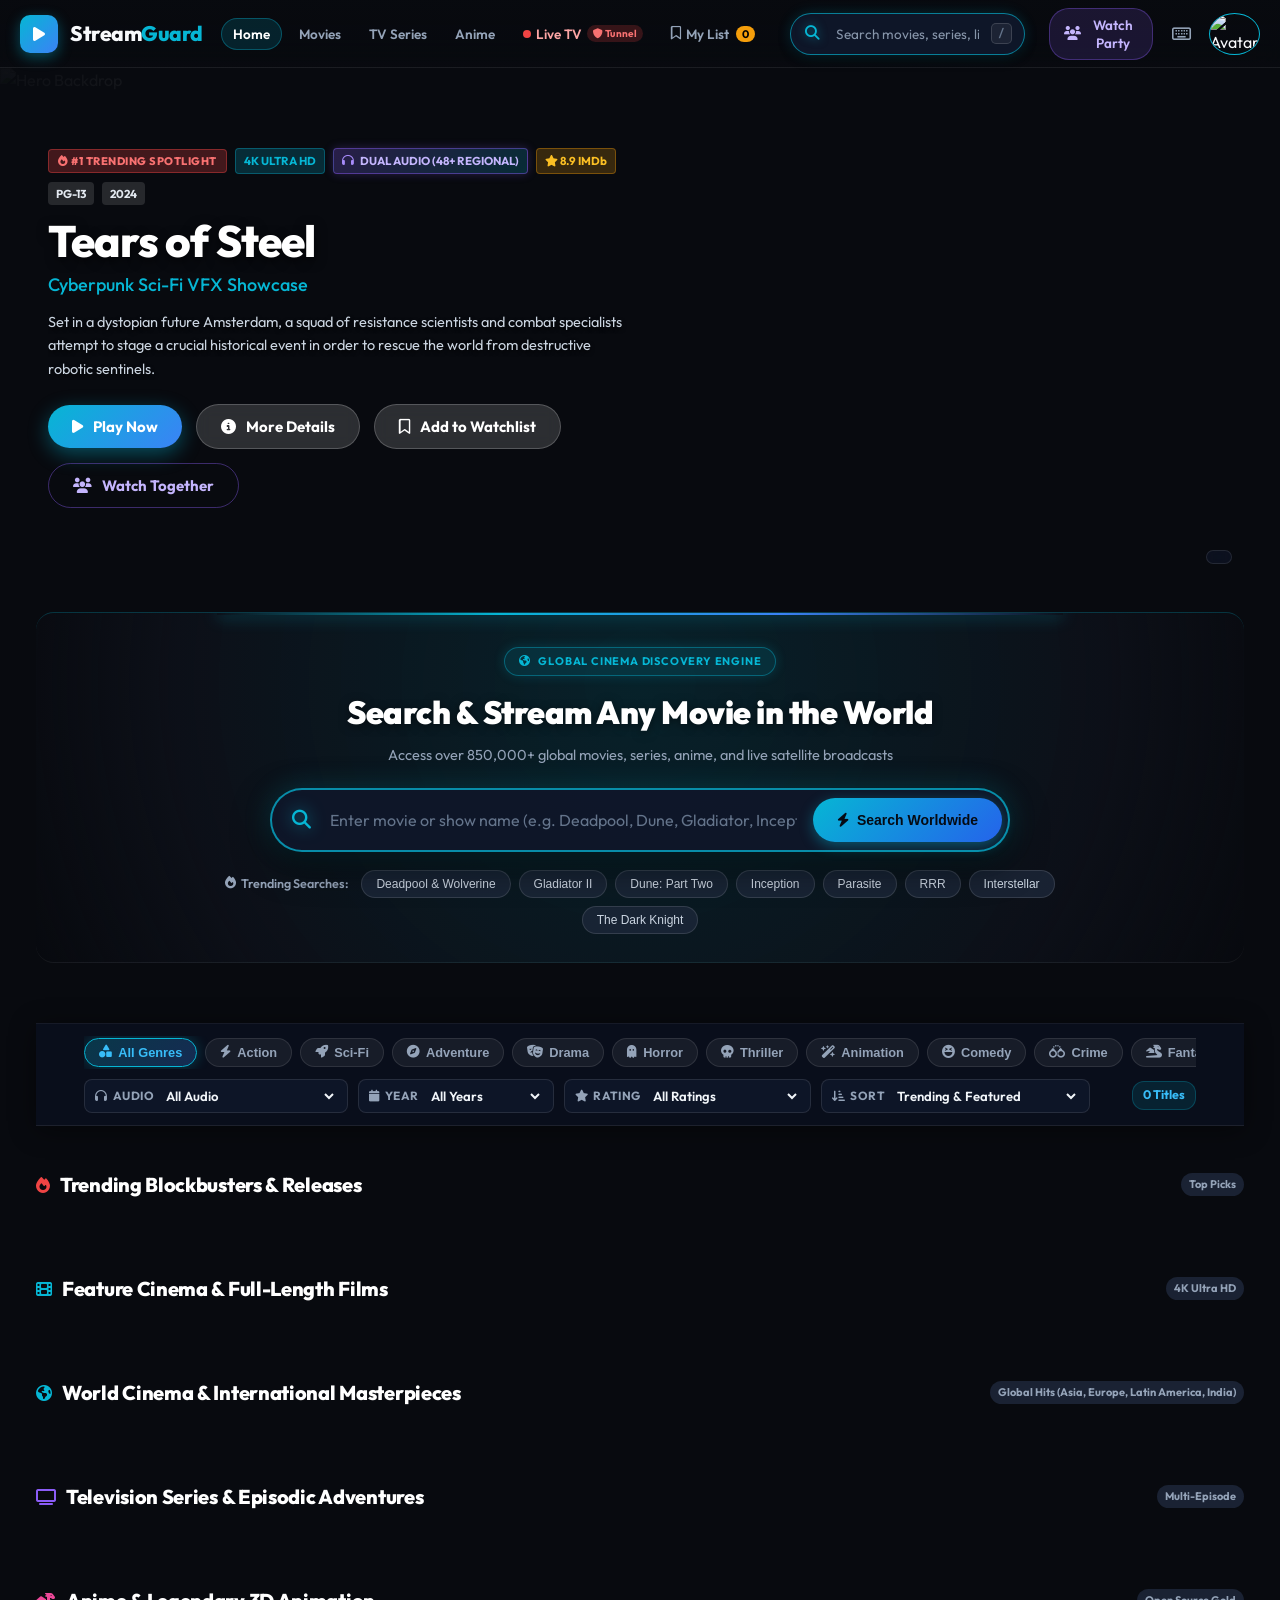
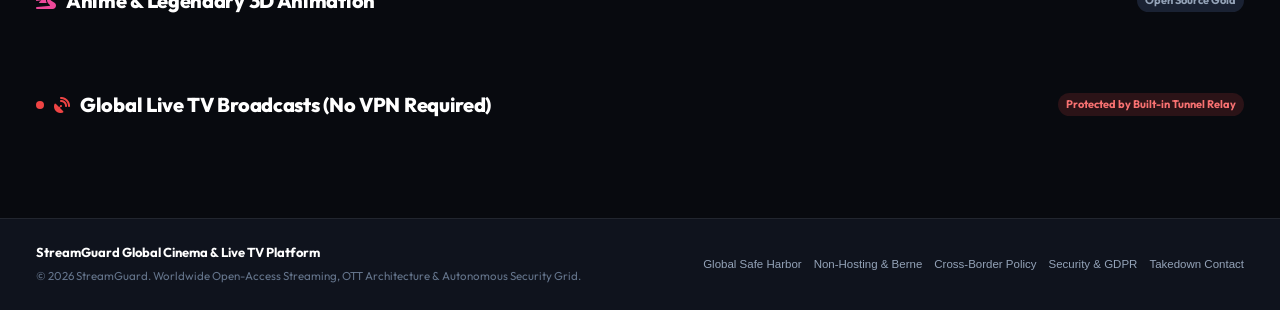
==== commit 32b1886d: "Fix 5 Complete: Deploy 5-Title Hero Rotating Billboard Carousel with Navigation Arrows, Pagination D" ====
--- a/static/index.html
+++ b/static/index.html
@@ -115,6 +115,19 @@
           <span>Watch Together</span>
         </button>
       </div>
+    </div>
+
+    <!-- Hero Billboard Carousel Navigation Arrows (Fix 5: CineHD / MovieBoxHD) -->
+    <button class="hero-carousel-arrow prev" id="heroPrevSlideBtn" aria-label="Previous Featured Title" title="Previous Spotlight">
+      <i class="fa-solid fa-chevron-left"></i>
+    </button>
+    <button class="hero-carousel-arrow next" id="heroNextSlideBtn" aria-label="Next Featured Title" title="Next Spotlight">
+      <i class="fa-solid fa-chevron-right"></i>
+    </button>
+
+    <!-- Carousel Indicator Pagination Dots -->
+    <div class="hero-carousel-dots" id="heroCarouselDots">
+      <!-- 5 Interactive slide dots populated dynamically -->
     </div>
   </section>
 
--- a/static/style.css
+++ b/static/style.css
@@ -5357,3 +5357,125 @@
     gap: 10px;
   }
 }
+
+/* ==========================================================================
+   Fix 5: 5-Title Hero Rotating Billboard Carousel (CineHD / MovieBoxHD)
+   ========================================================================== */
+.hero-carousel-arrow {
+  position: absolute;
+  top: 50%;
+  transform: translateY(-50%);
+  width: 46px;
+  height: 46px;
+  border-radius: 50%;
+  background: rgba(15, 23, 42, 0.7);
+  backdrop-filter: blur(12px);
+  -webkit-backdrop-filter: blur(12px);
+  border: 1px solid rgba(255, 255, 255, 0.15);
+  color: #f8fafc;
+  font-size: 1.15rem;
+  display: flex;
+  align-items: center;
+  justify-content: center;
+  cursor: pointer;
+  z-index: 15;
+  opacity: 0;
+  transition: all 0.25s cubic-bezier(0.16, 1, 0.3, 1);
+  box-shadow: 0 8px 24px rgba(0, 0, 0, 0.5);
+}
+
+.hero-billboard:hover .hero-carousel-arrow {
+  opacity: 1;
+}
+
+.hero-carousel-arrow.prev {
+  left: 20px;
+}
+
+.hero-carousel-arrow.next {
+  right: 20px;
+}
+
+.hero-carousel-arrow:hover {
+  background: rgba(6, 182, 212, 0.4);
+  border-color: #06b6d4;
+  color: #ffffff;
+  transform: translateY(-50%) scale(1.1);
+  box-shadow: 0 0 20px rgba(6, 182, 212, 0.45);
+}
+
+/* Pagination indicator dots */
+.hero-carousel-dots {
+  position: absolute;
+  bottom: 24px;
+  right: 48px;
+  display: flex;
+  align-items: center;
+  gap: 8px;
+  z-index: 15;
+  background: rgba(15, 23, 42, 0.6);
+  backdrop-filter: blur(8px);
+  -webkit-backdrop-filter: blur(8px);
+  padding: 6px 12px;
+  border-radius: 20px;
+  border: 1px solid rgba(255, 255, 255, 0.1);
+}
+
+.hero-dot {
+  width: 10px;
+  height: 8px;
+  border-radius: 4px;
+  background: rgba(255, 255, 255, 0.25);
+  border: none;
+  cursor: pointer;
+  padding: 0;
+  transition: all 0.3s cubic-bezier(0.16, 1, 0.3, 1);
+}
+
+.hero-dot:hover {
+  background: rgba(255, 255, 255, 0.6);
+}
+
+.hero-dot.active {
+  width: 30px;
+  background: linear-gradient(90deg, #06b6d4, #3b82f6);
+  box-shadow: 0 0 12px rgba(6, 182, 212, 0.6);
+}
+
+/* Smooth transition classes for slide changes */
+.hero-content {
+  transition: opacity 0.35s ease, transform 0.35s ease;
+}
+
+.hero-content.slide-transition {
+  opacity: 0;
+  transform: translateY(8px);
+}
+
+.hero-backdrop-img {
+  transition: opacity 0.5s ease, filter 0.5s ease;
+}
+
+.hero-backdrop-img.fade-out {
+  opacity: 0.2;
+}
+
+@media (max-width: 768px) {
+  .hero-carousel-arrow {
+    width: 38px;
+    height: 38px;
+    font-size: 0.95rem;
+    opacity: 0.85; /* Accessible on mobile touch screens */
+  }
+  .hero-carousel-arrow.prev {
+    left: 10px;
+  }
+  .hero-carousel-arrow.next {
+    right: 10px;
+  }
+  .hero-carousel-dots {
+    right: 50%;
+    transform: translateX(50%);
+    bottom: 14px;
+  }
+}
